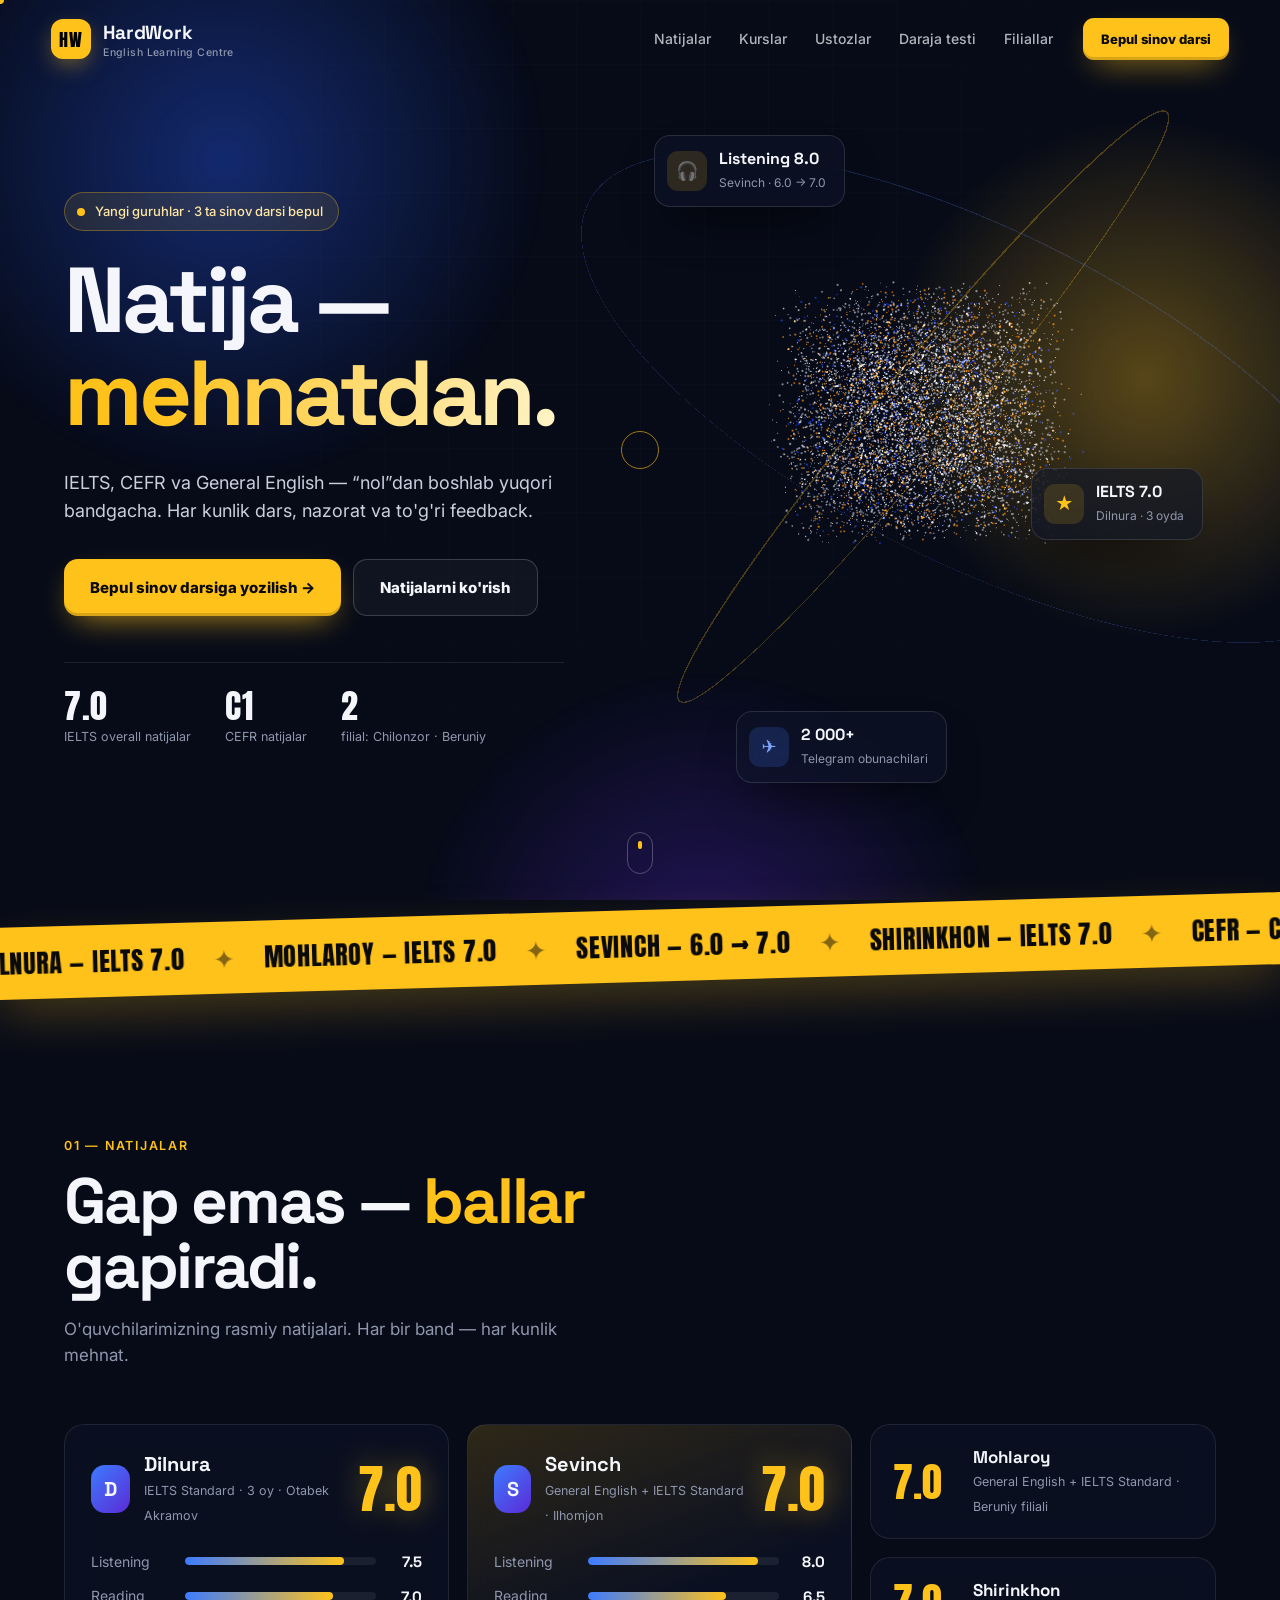
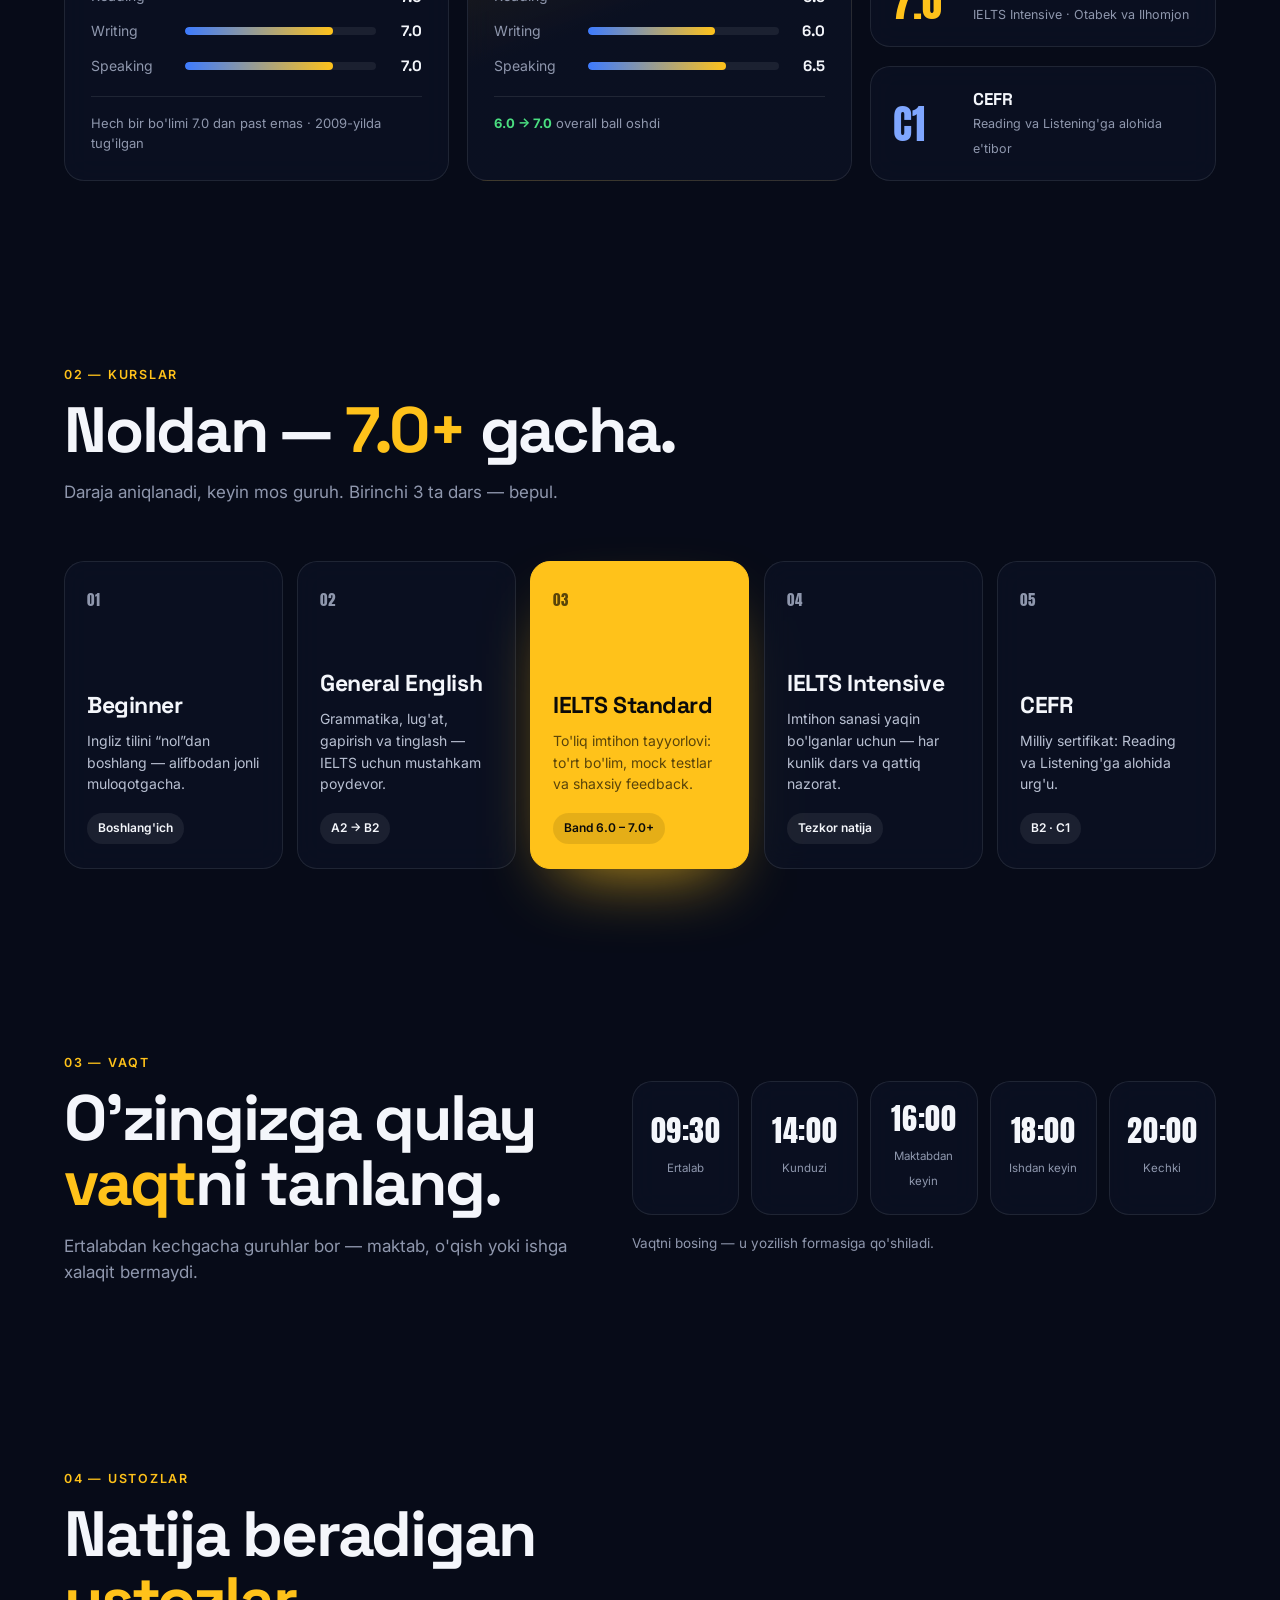
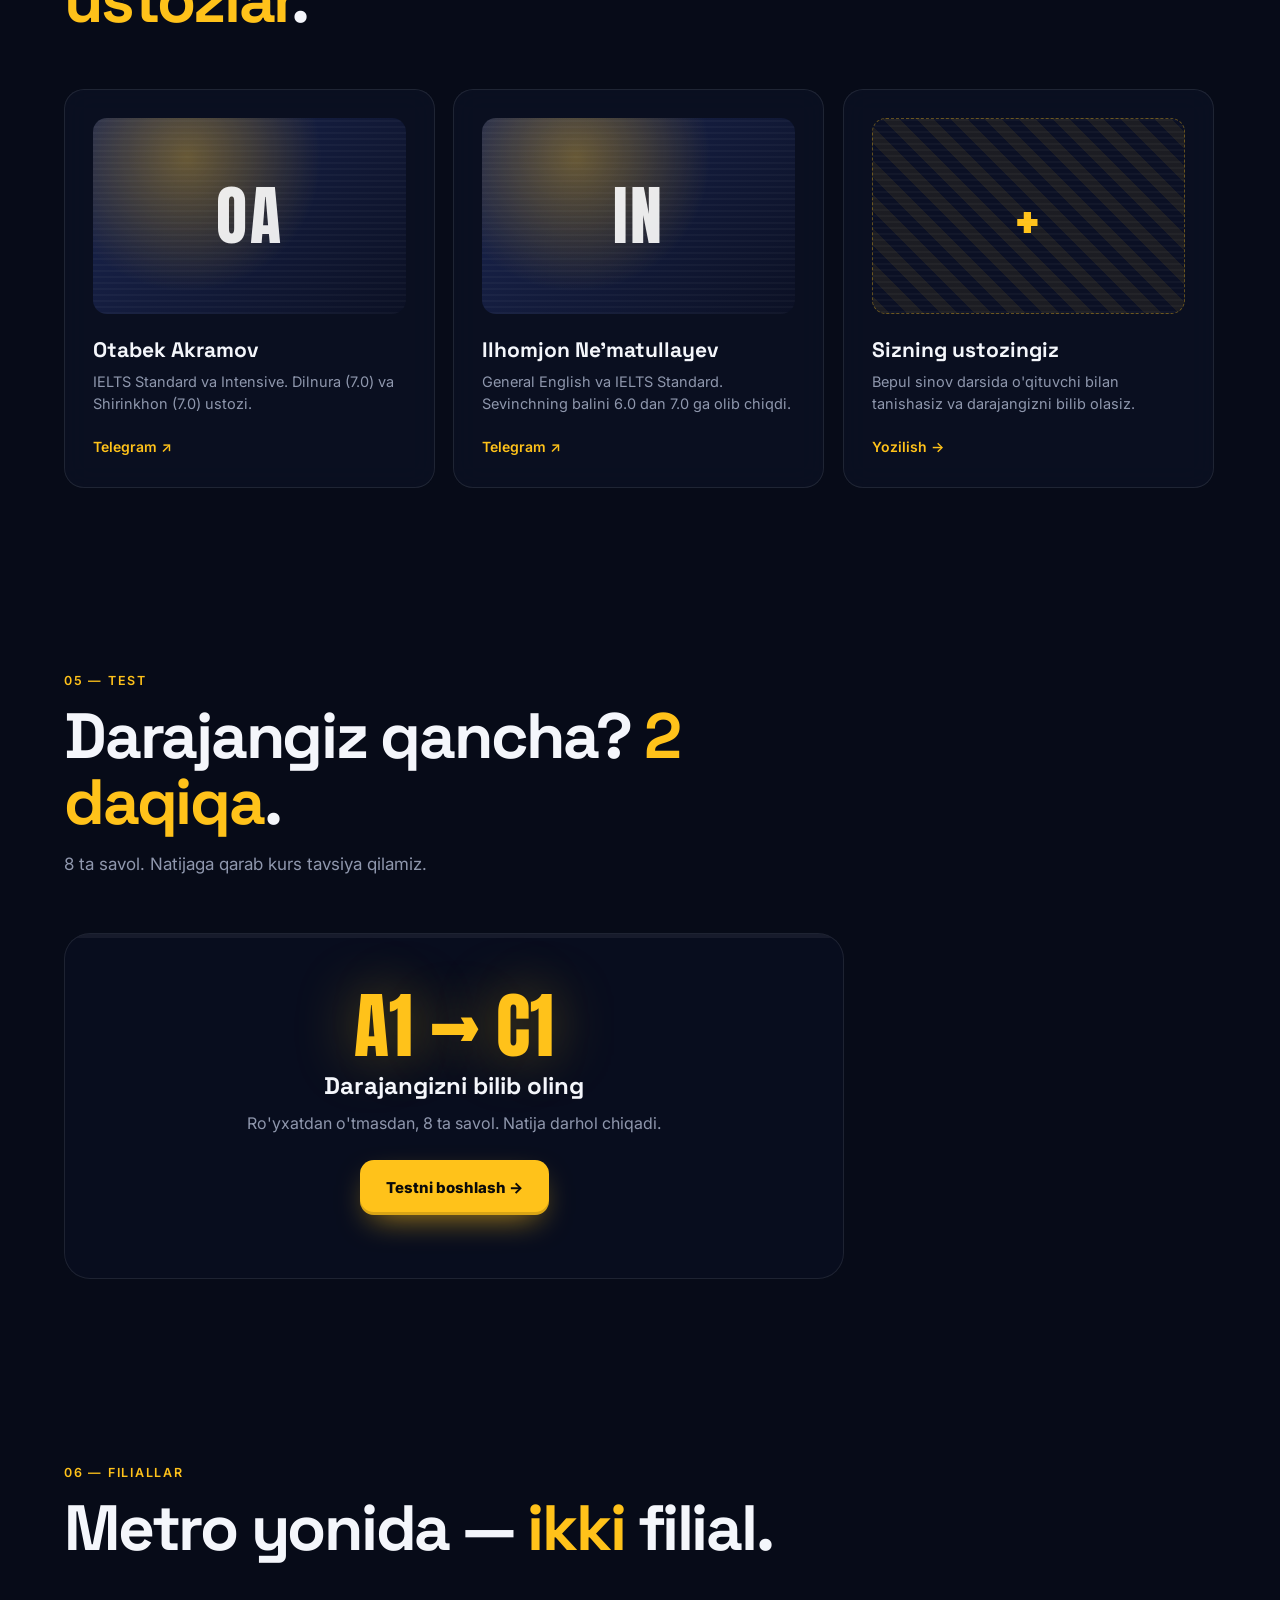
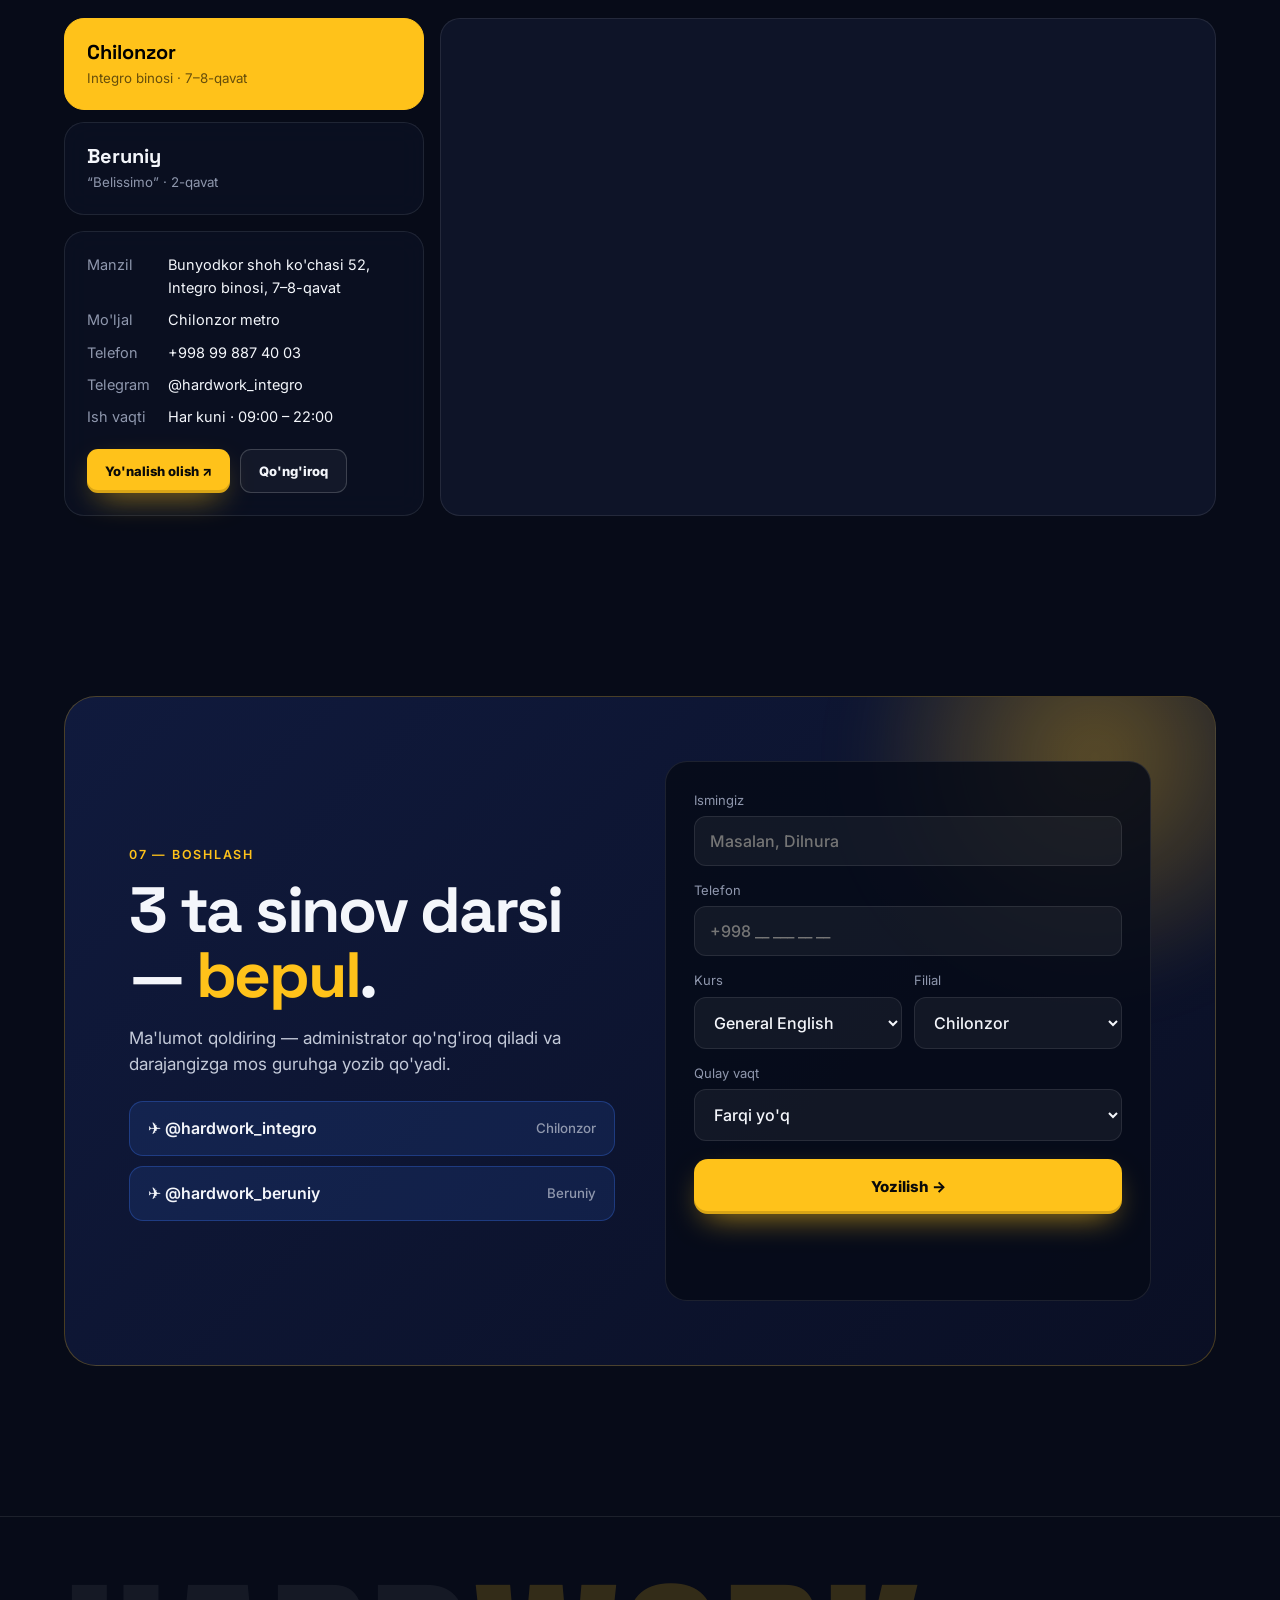
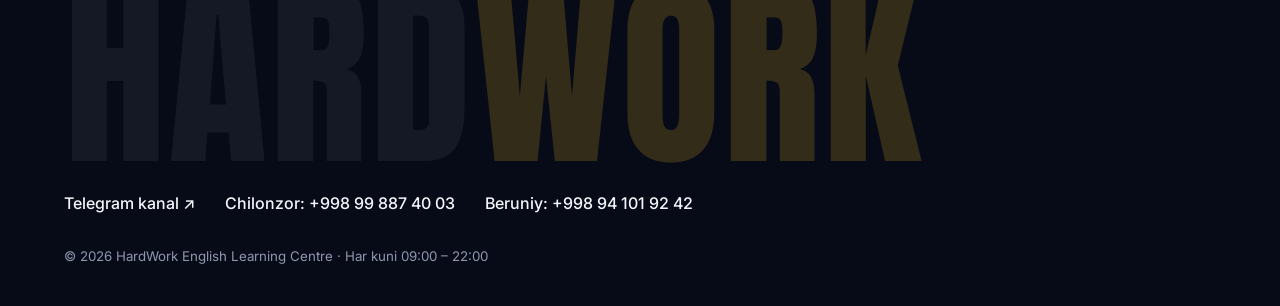
==== index.html @ 1907660a "HardWork ELC demo sayti: 3D zarrachalar, haqiqiy IELTS natijalari, filiallar, vaqt tanlash, mobil + " ====
<!DOCTYPE html>
<html lang="uz">
<head>
  <meta charset="UTF-8">
  <meta name="viewport" content="width=device-width, initial-scale=1, viewport-fit=cover">
  <title>HardWork ELC — IELTS, CEFR va General English | Chilonzor · Beruniy</title>
  <meta name="description" content="HardWork English Learning Centre — Toshkentda IELTS, CEFR va General English. Chilonzor (Integro, 7–8-qavat) va Beruniy (Belissimo) filiallari. 3 ta bepul sinov darsi.">
  <meta name="theme-color" content="#070b18">
  <link rel="preconnect" href="https://fonts.googleapis.com">
  <link rel="preconnect" href="https://fonts.gstatic.com" crossorigin>
  <link href="https://fonts.googleapis.com/css2?family=Space+Grotesk:wght@500;700&family=Inter:wght@400;500;600;800&family=Anton&display=swap" rel="stylesheet">
  <link rel="stylesheet" href="css/style.css">
</head>
<body>
  <!-- Fon: aurora + 3D zarrachalar -->
  <div class="aurora" aria-hidden="true"><i></i><i></i><i></i></div>
  <div class="setka" aria-hidden="true"></div>
  <canvas id="sahna" aria-hidden="true"></canvas>
  <div class="kursor" id="kursor" aria-hidden="true"></div>
  <div class="kursor-halqa" id="kursorHalqa" aria-hidden="true"></div>

  <div class="yuklash" id="yuklash"><div class="yuklash__matn"><span>HARD</span><span>WORK</span></div><div class="yuklash__chiziq"><i></i></div></div>

  <header class="nav" id="nav">
    <a href="#bosh" class="logo"><span class="logo__belgi">HW</span><span>HardWork<small>English Learning Centre</small></span></a>
    <nav class="nav__havola">
      <a href="#natijalar">Natijalar</a>
      <a href="#kurslar">Kurslar</a>
      <a href="#ustozlar">Ustozlar</a>
      <a href="#test">Daraja testi</a>
      <a href="#filiallar">Filiallar</a>
    </nav>
    <a href="#yozilish" class="tugma tugma--kichik">Bepul sinov darsi</a>
    <button class="burger" id="burger" aria-label="Menyu"><span></span><span></span></button>
  </header>

  <main>
    <!-- HERO -->
    <section class="hero" id="bosh">
      <div class="hero__sahna" aria-hidden="true"></div>
      <div class="hero__ichi">
        <p class="belgi"><span class="jonli"></span>Yangi guruhlar · 3 ta sinov darsi bepul</p>
        <h1 class="hero__sarlavha">
          <span class="qator">Natija —</span>
          <span class="qator"><em>mehnatdan.</em></span>
        </h1>
        <p class="hero__matn">IELTS, CEFR va General English — “nol”dan boshlab yuqori bandgacha. Har kunlik dars, nazorat va to'g'ri feedback.</p>
        <div class="hero__tugmalar">
          <a href="#yozilish" class="tugma">Bepul sinov darsiga yozilish →</a>
          <a href="#natijalar" class="tugma tugma--chiziq">Natijalarni ko'rish</a>
        </div>
        <ul class="hero__fakt">
          <li><b>7.0</b><span>IELTS overall natijalar</span></li>
          <li><b>C1</b><span>CEFR natijalar</span></li>
          <li><b>2</b><span>filial: Chilonzor · Beruniy</span></li>
        </ul>
      </div>
      <!-- Shisha yorliqlar (kompyuterda sichqonchaga qarab parallaks) -->
      <div class="chip chip--1" data-chuqurlik="30"><span class="chip__belgi">🎧</span><div><b>Listening 8.0</b><small>Sevinch · 6.0 → 7.0</small></div></div>
      <div class="chip chip--2" data-chuqurlik="55"><span class="chip__belgi">★</span><div><b>IELTS 7.0</b><small>Dilnura · 3 oyda</small></div></div>
      <div class="chip chip--3" data-chuqurlik="20"><span class="chip__belgi chip__belgi--tg">✈</span><div><b>2 000+</b><small>Telegram obunachilari</small></div></div>
      <div class="pastga" aria-hidden="true"><span></span></div>
    </section>

    <!-- NATIJALAR LENTASI -->
    <div class="lenta" aria-label="O'quvchilar natijalari">
      <div class="lenta__ichi">
        <span>Dilnura — IELTS 7.0</span><i>✦</i><span>Mohlaroy — IELTS 7.0</span><i>✦</i><span>Sevinch — 6.0 → 7.0</span><i>✦</i><span>Shirinkhon — IELTS 7.0</span><i>✦</i><span>CEFR — C1</span><i>✦</i><span>Reading 75/72</span><i>✦</i>
      </div>
    </div>

    <!-- NATIJALAR -->
    <section class="bolim" id="natijalar">
      <div class="bolim__bosh">
        <span class="bolim__teg">01 — Natijalar</span>
        <h2>Gap emas — <em>ballar</em> gapiradi.</h2>
        <p>O'quvchilarimizning rasmiy natijalari. Har bir band — har kunlik mehnat.</p>
      </div>
      <div class="natijalar">
        <article class="ball" data-egilish>
          <header><div class="ball__avatar">D</div><div><h3>Dilnura</h3><small>IELTS Standard · 3 oy · Otabek Akramov</small></div><b class="ball__umumiy">7.0</b></header>
          <ul class="ball__qism">
            <li><span>Listening</span><div class="ustun"><i style="--b:7.5"></i></div><b>7.5</b></li>
            <li><span>Reading</span><div class="ustun"><i style="--b:7"></i></div><b>7.0</b></li>
            <li><span>Writing</span><div class="ustun"><i style="--b:7"></i></div><b>7.0</b></li>
            <li><span>Speaking</span><div class="ustun"><i style="--b:7"></i></div><b>7.0</b></li>
          </ul>
          <p class="ball__izoh">Hech bir bo'limi 7.0 dan past emas · 2009-yilda tug'ilgan</p>
        </article>
        <article class="ball ball--asosiy" data-egilish>
          <header><div class="ball__avatar">S</div><div><h3>Sevinch</h3><small>General English + IELTS Standard · Ilhomjon</small></div><b class="ball__umumiy">7.0</b></header>
          <ul class="ball__qism">
            <li><span>Listening</span><div class="ustun"><i style="--b:8"></i></div><b>8.0</b></li>
            <li><span>Reading</span><div class="ustun"><i style="--b:6.5"></i></div><b>6.5</b></li>
            <li><span>Writing</span><div class="ustun"><i style="--b:6"></i></div><b>6.0</b></li>
            <li><span>Speaking</span><div class="ustun"><i style="--b:6.5"></i></div><b>6.5</b></li>
          </ul>
          <p class="ball__izoh"><span class="osish">6.0 → 7.0</span> overall ball oshdi</p>
        </article>
        <div class="natijalar__kichik">
          <article class="mini" data-egilish><b>7.0</b><div><h3>Mohlaroy</h3><small>General English + IELTS Standard · Beruniy filiali</small></div></article>
          <article class="mini" data-egilish><b>7.0</b><div><h3>Shirinkhon</h3><small>IELTS Intensive · Otabek va Ilhomjon</small></div></article>
          <article class="mini mini--cefr" data-egilish><b>C1</b><div><h3>CEFR</h3><small>Reading va Listening'ga alohida e'tibor</small></div></article>
        </div>
      </div>
    </section>

    <!-- KURSLAR -->
    <section class="bolim" id="kurslar">
      <div class="bolim__bosh">
        <span class="bolim__teg">02 — Kurslar</span>
        <h2>Noldan — <em>7.0+</em> gacha.</h2>
        <p>Daraja aniqlanadi, keyin mos guruh. Birinchi 3 ta dars — bepul.</p>
      </div>
      <div class="kurslar">
        <article class="kurs" data-egilish><span class="kurs__raqam">01</span><h3>Beginner</h3><p>Ingliz tilini “nol”dan boshlang — alifbodan jonli muloqotgacha.</p><span class="kurs__teg">Boshlang'ich</span></article>
        <article class="kurs" data-egilish><span class="kurs__raqam">02</span><h3>General English</h3><p>Grammatika, lug'at, gapirish va tinglash — IELTS uchun mustahkam poydevor.</p><span class="kurs__teg">A2 → B2</span></article>
        <article class="kurs kurs--asosiy" data-egilish><span class="kurs__raqam">03</span><h3>IELTS Standard</h3><p>To'liq imtihon tayyorlovi: to'rt bo'lim, mock testlar va shaxsiy feedback.</p><span class="kurs__teg">Band 6.0 – 7.0+</span></article>
        <article class="kurs" data-egilish><span class="kurs__raqam">04</span><h3>IELTS Intensive</h3><p>Imtihon sanasi yaqin bo'lganlar uchun — har kunlik dars va qattiq nazorat.</p><span class="kurs__teg">Tezkor natija</span></article>
        <article class="kurs" data-egilish><span class="kurs__raqam">05</span><h3>CEFR</h3><p>Milliy sertifikat: Reading va Listening'ga alohida urg'u.</p><span class="kurs__teg">B2 · C1</span></article>
      </div>
    </section>

    <!-- JADVAL -->
    <section class="bolim" id="jadval">
      <div class="jadval">
        <div>
          <span class="bolim__teg">03 — Vaqt</span>
          <h2>O'zingizga qulay <em>vaqt</em>ni tanlang.</h2>
          <p class="bolim__p">Ertalabdan kechgacha guruhlar bor — maktab, o'qish yoki ishga xalaqit bermaydi.</p>
        </div>
        <div class="vaqtlar" id="vaqtlar" role="radiogroup" aria-label="Dars vaqti">
          <button type="button" class="vaqt" data-vaqt="09:30"><b>09:30</b><small>Ertalab</small></button>
          <button type="button" class="vaqt" data-vaqt="14:00"><b>14:00</b><small>Kunduzi</small></button>
          <button type="button" class="vaqt" data-vaqt="16:00"><b>16:00</b><small>Maktabdan keyin</small></button>
          <button type="button" class="vaqt" data-vaqt="18:00"><b>18:00</b><small>Ishdan keyin</small></button>
          <button type="button" class="vaqt" data-vaqt="20:00"><b>20:00</b><small>Kechki</small></button>
          <p class="vaqtlar__izoh" id="vaqtIzoh">Vaqtni bosing — u yozilish formasiga qo'shiladi.</p>
        </div>
      </div>
    </section>

    <!-- USTOZLAR -->
    <section class="bolim" id="ustozlar">
      <div class="bolim__bosh">
        <span class="bolim__teg">04 — Ustozlar</span>
        <h2>Natija beradigan <em>ustozlar</em>.</h2>
      </div>
      <div class="ustozlar">
        <article class="ustoz" data-egilish>
          <div class="ustoz__rasm"><span>OA</span></div>
          <h3>Otabek Akramov</h3>
          <p>IELTS Standard va Intensive. Dilnura (7.0) va Shirinkhon (7.0) ustozi.</p>
          <a href="https://t.me/otabekakramovs" target="_blank" rel="noopener" class="ustoz__tg">Telegram ↗</a>
        </article>
        <article class="ustoz" data-egilish>
          <div class="ustoz__rasm"><span>IN</span></div>
          <h3>Ilhomjon Ne'matullayev</h3>
          <p>General English va IELTS Standard. Sevinchning balini 6.0 dan 7.0 ga olib chiqdi.</p>
          <a href="https://t.me/nematullive_me" target="_blank" rel="noopener" class="ustoz__tg">Telegram ↗</a>
        </article>
        <article class="ustoz ustoz--taklif" data-egilish>
          <div class="ustoz__rasm"><span>+</span></div>
          <h3>Sizning ustozingiz</h3>
          <p>Bepul sinov darsida o'qituvchi bilan tanishasiz va darajangizni bilib olasiz.</p>
          <a href="#yozilish" class="ustoz__tg">Yozilish →</a>
        </article>
      </div>
    </section>

    <!-- DARAJA TESTI -->
    <section class="bolim" id="test">
      <div class="bolim__bosh">
        <span class="bolim__teg">05 — Test</span>
        <h2>Darajangiz qancha? <em>2 daqiqa</em>.</h2>
        <p>8 ta savol. Natijaga qarab kurs tavsiya qilamiz.</p>
      </div>
      <div class="test" id="testQuti">
        <div class="test__chiziq"><span id="testChiziq"></span></div>
        <div class="test__ichi" id="testIchi"></div>
      </div>
    </section>

    <!-- FILIALLAR -->
    <section class="bolim" id="filiallar">
      <div class="bolim__bosh">
        <span class="bolim__teg">06 — Filiallar</span>
        <h2>Metro yonida — <em>ikki</em> filial.</h2>
      </div>
      <div class="filiallar">
        <div class="filial__tablar" role="tablist">
          <button class="filial__tab faol" role="tab" data-filial="chilonzor">
            <b>Chilonzor</b><small>Integro binosi · 7–8-qavat</small>
          </button>
          <button class="filial__tab" role="tab" data-filial="beruniy">
            <b>Beruniy</b><small>“Belissimo” · 2-qavat</small>
          </button>
        </div>
        <div class="filial__malumot" id="filialMalumot"></div>
        <div class="filial__xarita"><iframe id="filialXarita" title="Filial xaritada" loading="lazy" referrerpolicy="no-referrer-when-downgrade"></iframe></div>
      </div>
    </section>

    <!-- YOZILISH -->
    <section class="bolim" id="yozilish">
      <div class="yozilish">
        <div class="yozilish__chap">
          <span class="bolim__teg">07 — Boshlash</span>
          <h2>3 ta sinov darsi — <em>bepul</em>.</h2>
          <p>Ma'lumot qoldiring — administrator qo'ng'iroq qiladi va darajangizga mos guruhga yozib qo'yadi.</p>
          <div class="yozilish__tg">
            <a href="https://t.me/hardwork_integro" target="_blank" rel="noopener">✈ @hardwork_integro <small>Chilonzor</small></a>
            <a href="https://t.me/hardwork_beruniy" target="_blank" rel="noopener">✈ @hardwork_beruniy <small>Beruniy</small></a>
          </div>
        </div>
        <form class="forma" id="forma">
          <label>Ismingiz<input name="ism" required autocomplete="name" placeholder="Masalan, Dilnura"></label>
          <label>Telefon<input name="tel" required type="tel" autocomplete="tel" placeholder="+998 __ ___ __ __"></label>
          <div class="forma__qator">
            <label>Kurs
              <select name="kurs" id="formaKurs"><option>Beginner</option><option selected>General English</option><option>IELTS Standard</option><option>IELTS Intensive</option><option>CEFR</option></select>
            </label>
            <label>Filial
              <select name="filial" id="formaFilial"><option value="Chilonzor">Chilonzor</option><option value="Beruniy">Beruniy</option></select>
            </label>
          </div>
          <label>Qulay vaqt
            <select name="vaqt" id="formaVaqt"><option value="">Farqi yo'q</option><option>09:30</option><option>14:00</option><option>16:00</option><option>18:00</option><option>20:00</option></select>
          </label>
          <input type="hidden" name="daraja" id="formaDaraja">
          <button class="tugma" type="submit">Yozilish →</button>
          <p class="forma__xabar" id="formaXabar" role="status"></p>
        </form>
      </div>
    </section>
  </main>

  <footer class="pastki">
    <div class="pastki__logo">HARD<span>WORK</span></div>
    <div class="pastki__ustun">
      <a href="https://t.me/HardWorkELC" target="_blank" rel="noopener">Telegram kanal ↗</a>
      <a href="tel:+998998874003">Chilonzor: +998 99 887 40 03</a>
      <a href="tel:+998941019242">Beruniy: +998 94 101 92 42</a>
    </div>
    <small>© 2026 HardWork English Learning Centre · Har kuni 09:00 – 22:00</small>
  </footer>

  <div class="mobil-panel" id="mobilPanel">
    <a href="tel:+998998874003" class="mobil-panel__tel" aria-label="Qo'ng'iroq qilish">☎</a>
    <a href="#yozilish" class="tugma mobil-panel__cta">3 ta bepul dars →</a>
  </div>

  <script src="vendor/gsap.min.js"></script>
  <script src="vendor/ScrollTrigger.min.js"></script>
  <script type="module" src="js/sahna.js"></script>
  <script src="js/ilova.js"></script>
</body>
</html>
---- css/style.css ----
:root{
  --fon:#070b18;
  --fon2:#0e1428;
  --oq:#f4f6fb;
  --kul:#8f97ad;
  --sariq:#ffc21a;
  --sariq2:#ffd75e;
  --kok:#3d7bff;
  --chiziq:rgba(255,255,255,.09);
  --shisha:rgba(14,20,40,.55);
  --r:20px;
  --sarlavha:"Space Grotesk",system-ui,sans-serif;
}
*{box-sizing:border-box;margin:0;padding:0}
html{scroll-behavior:smooth}
body{background:var(--fon);color:var(--oq);font-family:Inter,system-ui,sans-serif;line-height:1.55;overflow-x:hidden;-webkit-font-smoothing:antialiased}
a{color:inherit;text-decoration:none}
button{font:inherit;color:inherit}
::selection{background:var(--sariq);color:#000}
em{font-style:normal;color:var(--sariq)}

/* ---------- fon qatlamlari ---------- */
.aurora{position:fixed;inset:0;z-index:0;overflow:hidden;pointer-events:none}
.aurora i{position:absolute;border-radius:50%;opacity:.6;will-change:transform}
.aurora i:nth-child(1){width:55vw;height:55vw;left:-10vw;top:-15vw;background:radial-gradient(circle,#1d3fa8,transparent 65%);animation:suz1 22s ease-in-out infinite}
.aurora i:nth-child(2){width:45vw;height:45vw;right:-12vw;top:10vh;background:radial-gradient(circle,rgba(255,194,26,.55),transparent 65%);animation:suz2 26s ease-in-out infinite}
.aurora i:nth-child(3){width:50vw;height:50vw;left:30vw;bottom:-30vw;background:radial-gradient(circle,#5b2bd6,transparent 65%);opacity:.35;animation:suz1 30s ease-in-out infinite reverse}
@keyframes suz1{50%{transform:translate(12vw,10vh) scale(1.15)}}
@keyframes suz2{50%{transform:translate(-10vw,14vh) scale(.9)}}
.setka{position:fixed;inset:0;z-index:0;pointer-events:none;opacity:.5;
  background-image:linear-gradient(rgba(255,255,255,.035) 1px,transparent 1px),linear-gradient(90deg,rgba(255,255,255,.035) 1px,transparent 1px);
  background-size:64px 64px;mask-image:radial-gradient(ellipse at 50% 30%,#000 20%,transparent 75%);-webkit-mask-image:radial-gradient(ellipse at 50% 30%,#000 20%,transparent 75%)}
#sahna{position:fixed;inset:0;width:100%;height:100%;z-index:1;pointer-events:none;display:block}
main,.pastki{position:relative;z-index:2}
main{overflow-x:clip}

/* ---------- kursor (kompyuter) ---------- */
.kursor,.kursor-halqa{position:fixed;left:0;top:0;z-index:100;pointer-events:none;border-radius:50%;opacity:0;transition:opacity .3s}
.kursor{width:8px;height:8px;margin:-4px 0 0 -4px;background:var(--sariq)}
.kursor-halqa{width:38px;height:38px;margin:-19px 0 0 -19px;border:1.5px solid rgba(255,194,26,.6);transition:opacity .3s,width .25s,height .25s,margin .25s,background .25s,border-color .25s}
.kursor-faol .kursor,.kursor-faol .kursor-halqa{opacity:1}
.kursor-faol,.kursor-faol a,.kursor-faol button{cursor:none}
.kursor-halqa.ustida{width:66px;height:66px;margin:-33px 0 0 -33px;background:rgba(255,194,26,.12);border-color:var(--sariq)}

/* ---------- yuklanish ---------- */
.yuklash{position:fixed;inset:0;z-index:200;background:var(--fon);display:grid;place-content:center;gap:22px;transition:clip-path 1s cubic-bezier(.8,0,.2,1) .1s;clip-path:inset(0 0 0 0)}
.yuklash.tayyor{clip-path:inset(0 0 100% 0)}
.yuklash__matn{font:400 clamp(64px,12vw,150px)/.9 Anton,sans-serif;letter-spacing:.02em;display:flex;flex-direction:column;align-items:center}
.yuklash__matn span{display:block;animation:kotar .9s cubic-bezier(.2,.8,.2,1) both}
.yuklash__matn span:last-child{color:var(--sariq);animation-delay:.12s}
@keyframes kotar{from{transform:translateY(60%);opacity:0}}
.yuklash__chiziq{width:180px;height:3px;background:rgba(255,255,255,.1);margin:0 auto;overflow:hidden;border-radius:3px}
.yuklash__chiziq i{display:block;height:100%;width:100%;background:var(--sariq);transform-origin:left;animation:yuk 1.6s cubic-bezier(.6,0,.2,1) both}
@keyframes yuk{from{transform:scaleX(0)}}

/* ---------- nav ---------- */
.nav{position:fixed;top:0;left:0;right:0;z-index:50;display:flex;align-items:center;gap:30px;padding:18px clamp(18px,4vw,56px);transition:background .4s,padding .4s,border-color .4s;border-bottom:1px solid transparent}
.nav.qotgan{background:rgba(7,11,24,.72);backdrop-filter:blur(16px);-webkit-backdrop-filter:blur(16px);padding-block:12px;border-color:var(--chiziq)}
.logo{display:flex;align-items:center;gap:12px;font:700 19px var(--sarlavha);letter-spacing:-.01em}
.logo small{display:block;font:500 10.5px Inter,sans-serif;color:var(--kul);letter-spacing:.04em;margin-top:1px}
.logo__belgi{display:grid;place-items:center;width:40px;height:40px;border-radius:12px;background:var(--sariq);color:#000;font:400 18px Anton,sans-serif;letter-spacing:.04em;box-shadow:0 8px 24px -6px rgba(255,194,26,.6)}
.nav__havola{display:flex;gap:28px;margin-left:auto;font-size:14px;font-weight:500}
.nav__havola a{opacity:.72;transition:opacity .2s}
.nav__havola a:hover{opacity:1}
.burger{display:none;background:none;border:0;width:40px;height:40px;margin-left:auto}
.burger span{display:block;height:2px;background:#fff;margin:8px 6px;transition:transform .3s}
.nav.ochiq .burger span:first-child{transform:translateY(5px) rotate(45deg)}
.nav.ochiq .burger span:last-child{transform:translateY(-5px) rotate(-45deg)}

/* ---------- tugma ---------- */
.tugma{display:inline-flex;align-items:center;justify-content:center;gap:8px;background:var(--sariq);color:#0a0a0a;font-weight:800;font-size:15px;padding:16px 26px;border-radius:14px;border:0;cursor:pointer;
  transition:transform .25s cubic-bezier(.2,.8,.2,1),box-shadow .25s,background .2s;box-shadow:0 12px 32px -12px rgba(255,194,26,.75),inset 0 -3px 0 rgba(0,0,0,.15)}
.tugma:hover{background:var(--sariq2);box-shadow:0 18px 44px -12px rgba(255,194,26,.9),inset 0 -3px 0 rgba(0,0,0,.15)}
.tugma--chiziq{background:rgba(255,255,255,.04);color:var(--oq);border:1px solid rgba(255,255,255,.18);box-shadow:none}
.tugma--chiziq:hover{background:rgba(255,255,255,.1);box-shadow:none}
.tugma--kichik{padding:11px 18px;font-size:13px;border-radius:11px}

/* ---------- hero ---------- */
.hero{min-height:100svh;position:relative;display:flex;align-items:center;padding:120px clamp(18px,5vw,80px) 80px}
.hero__sahna{display:none}
.hero__ichi{max-width:640px;position:relative;z-index:2}
.belgi{display:inline-flex;align-items:center;gap:10px;font-size:13px;font-weight:500;padding:8px 15px 8px 12px;border-radius:99px;background:rgba(255,194,26,.1);border:1px solid rgba(255,194,26,.3);color:#ffe7a3;margin-bottom:26px}
.jonli{width:8px;height:8px;border-radius:50%;background:var(--sariq);box-shadow:0 0 0 0 rgba(255,194,26,.7);animation:puls 1.8s infinite}
@keyframes puls{70%{box-shadow:0 0 0 10px rgba(255,194,26,0)}100%{box-shadow:0 0 0 0 rgba(255,194,26,0)}}
.hero__sarlavha{font:700 clamp(54px,7.2vw,112px)/.95 var(--sarlavha);letter-spacing:-.045em}
.hero__sarlavha .qator{display:block;overflow:hidden;padding-bottom:.06em}
.hero__sarlavha em{background:linear-gradient(100deg,var(--sariq) 10%,#fff3c4 50%,var(--sariq) 90%);background-size:200% 100%;-webkit-background-clip:text;background-clip:text;color:transparent;animation:yaltira 5s linear infinite}
@keyframes yaltira{to{background-position:-200% 0}}
.hero__matn{margin:26px 0 34px;color:#c9cfdd;font-size:18px;max-width:500px}
.hero__tugmalar{display:flex;gap:12px;flex-wrap:wrap}
.hero__fakt{list-style:none;display:flex;gap:34px;margin-top:46px;padding-top:26px;border-top:1px solid var(--chiziq)}
.hero__fakt b{display:block;font:400 34px/1 Anton,sans-serif;letter-spacing:.02em;color:var(--oq)}
.hero__fakt span{font-size:12.5px;color:var(--kul)}

.chip{position:absolute;z-index:3;display:flex;align-items:center;gap:12px;padding:12px 18px 12px 12px;border-radius:16px;background:rgba(14,20,40,.6);
  border:1px solid rgba(255,255,255,.12);backdrop-filter:blur(14px);-webkit-backdrop-filter:blur(14px);box-shadow:0 24px 50px -20px rgba(0,0,0,.8);will-change:transform}
.chip b{display:block;font:700 16px var(--sarlavha)}
.chip small{color:var(--kul);font-size:12px}
.chip__belgi{display:grid;place-items:center;width:40px;height:40px;border-radius:11px;background:rgba(255,194,26,.14);color:var(--sariq);font-size:18px}
.chip__belgi--tg{background:rgba(61,123,255,.18);color:#7fa6ff}
.chip--1{right:34%;top:15%}
.chip--2{right:6%;top:52%}
.chip--3{right:26%;bottom:13%}
.pastga{position:absolute;left:50%;bottom:26px;width:26px;height:42px;margin-left:-13px;border:1.5px solid rgba(255,255,255,.25);border-radius:14px}
.pastga span{position:absolute;left:50%;top:8px;width:4px;height:8px;margin-left:-2px;border-radius:2px;background:var(--sariq);animation:gildirak 1.8s infinite}
@keyframes gildirak{60%{transform:translateY(12px);opacity:0}100%{opacity:0}}

/* ---------- lenta ---------- */
.lenta{position:relative;z-index:2;overflow:hidden;background:var(--sariq);color:#0a0a0a;transform:rotate(-1.6deg);margin:10px -20px 0;padding:16px 0;box-shadow:0 20px 60px -20px rgba(255,194,26,.5)}
.lenta__ichi{display:flex;gap:28px;width:max-content;animation:lentaYur 34s linear infinite;font:400 26px Anton,sans-serif;letter-spacing:.03em;text-transform:uppercase;white-space:nowrap}
.lenta i{font-style:normal;opacity:.5}
@keyframes lentaYur{to{transform:translateX(-50%)}}

/* ---------- bo'limlar ---------- */
.bolim{padding:150px clamp(18px,5vw,80px) 30px}
.bolim__bosh{max-width:720px;margin-bottom:56px}
.bolim__teg{display:inline-block;font:600 12.5px Inter,sans-serif;letter-spacing:.14em;text-transform:uppercase;color:var(--sariq);margin-bottom:16px}
.bolim h2{font:700 clamp(36px,5vw,68px)/1.02 var(--sarlavha);letter-spacing:-.035em;margin-bottom:16px}
.bolim__bosh p,.bolim__p{color:var(--kul);font-size:17px;max-width:520px}

.karta{border-radius:var(--r);background:var(--shisha);border:1px solid var(--chiziq);backdrop-filter:blur(14px);-webkit-backdrop-filter:blur(14px)}

/* natijalar */
.natijalar{display:grid;grid-template-columns:1fr 1fr 0.9fr;gap:18px;perspective:1200px}
.ball,.mini,.kurs,.ustoz,.vaqt,.filial__tab{border-radius:var(--r);background:var(--shisha);border:1px solid var(--chiziq);backdrop-filter:blur(14px);-webkit-backdrop-filter:blur(14px)}
[data-egilish]{transition:transform .2s ease-out,border-color .3s;transform-style:preserve-3d;will-change:transform;position:relative}
[data-egilish]::before{content:"";position:absolute;inset:0;border-radius:inherit;pointer-events:none;opacity:0;transition:opacity .3s;
  background:radial-gradient(380px circle at var(--mx,50%) var(--my,50%),rgba(255,194,26,.14),transparent 45%)}
[data-egilish]:hover::before{opacity:1}
[data-egilish]:hover{border-color:rgba(255,194,26,.35)}
.ball{padding:26px}
.ball--asosiy{background:linear-gradient(160deg,rgba(255,194,26,.16),rgba(14,20,40,.6) 50%)}
.ball header{display:flex;align-items:center;gap:14px;margin-bottom:24px}
.ball__avatar{width:48px;height:48px;border-radius:14px;display:grid;place-items:center;font:700 20px var(--sarlavha);background:linear-gradient(135deg,var(--kok),#5b2bd6)}
.ball h3{font:700 20px var(--sarlavha)}
.ball header small{color:var(--kul);font-size:12.5px}
.ball__umumiy{margin-left:auto;font:400 52px/1 Anton,sans-serif;color:var(--sariq);text-shadow:0 0 30px rgba(255,194,26,.4)}
.ball__qism{list-style:none;display:grid;gap:13px}
.ball__qism li{display:grid;grid-template-columns:82px 1fr 34px;align-items:center;gap:12px;font-size:14px}
.ball__qism li span{color:var(--kul)}
.ball__qism li b{text-align:right;font:700 15px var(--sarlavha)}
.ustun{height:8px;border-radius:8px;background:rgba(255,255,255,.07);overflow:hidden}
.ustun i{display:block;height:100%;width:0;border-radius:8px;background:linear-gradient(90deg,var(--kok),var(--sariq));transition:width 1.4s cubic-bezier(.2,.8,.2,1)}
.korindi .ustun i{width:calc(var(--b) / 9 * 100%)}
.ball__izoh{margin-top:20px;padding-top:16px;border-top:1px solid var(--chiziq);color:var(--kul);font-size:13px}
.osish{color:#4ade80;font-weight:700}
.natijalar__kichik{display:grid;gap:18px}
.mini{display:flex;align-items:center;gap:18px;padding:20px 22px}
.mini b{font:400 40px/1 Anton,sans-serif;color:var(--sariq);min-width:62px}
.mini--cefr b{color:#7fa6ff}
.mini h3{font:700 17px var(--sarlavha)}
.mini small{color:var(--kul);font-size:12.5px}

/* kurslar */
.kurslar{display:grid;grid-template-columns:repeat(5,1fr);gap:14px;perspective:1200px}
.kurs{padding:26px 22px 24px;display:flex;flex-direction:column;min-height:300px}
.kurs__raqam{font:400 15px Anton,sans-serif;color:var(--kul);letter-spacing:.08em}
.kurs h3{font:700 23px/1.1 var(--sarlavha);margin:auto 0 12px;padding-top:60px;letter-spacing:-.02em}
.kurs p{color:#b9c0d2;font-size:14px;margin-bottom:18px}
.kurs__teg{align-self:flex-start;font-size:12px;font-weight:600;padding:6px 11px;border-radius:99px;background:rgba(255,255,255,.07)}
.kurs--asosiy{background:var(--sariq);color:#0a0a0a;border-color:var(--sariq);box-shadow:0 30px 70px -30px rgba(255,194,26,.8)}
.kurs--asosiy p,.kurs--asosiy .kurs__raqam{color:rgba(0,0,0,.65)}
.kurs--asosiy .kurs__teg{background:rgba(0,0,0,.1)}

/* jadval */
.jadval{display:grid;grid-template-columns:1fr 1.15fr;gap:60px;align-items:center}
.vaqtlar{display:grid;grid-template-columns:repeat(5,1fr);gap:12px}
.vaqt{padding:22px 10px;cursor:pointer;text-align:center;transition:transform .25s,background .25s,border-color .25s}
.vaqt b{display:block;font:400 30px/1 Anton,sans-serif;letter-spacing:.02em;margin-bottom:8px}
.vaqt small{color:var(--kul);font-size:11.5px}
.vaqt:hover{transform:translateY(-4px);border-color:rgba(255,194,26,.4)}
.vaqt.tanlangan{background:var(--sariq);color:#000;border-color:var(--sariq);box-shadow:0 20px 40px -18px rgba(255,194,26,.9)}
.vaqt.tanlangan small{color:rgba(0,0,0,.6)}
.vaqtlar__izoh{grid-column:1/-1;color:var(--kul);font-size:13.5px;margin-top:6px}

/* ustozlar */
.ustozlar{display:grid;grid-template-columns:repeat(3,1fr);gap:18px;max-width:1150px;perspective:1200px}
.ustoz{padding:28px}
.ustoz__rasm{width:100%;aspect-ratio:16/10;border-radius:14px;margin-bottom:22px;display:grid;place-items:center;overflow:hidden;position:relative;
  background:radial-gradient(circle at 30% 20%,rgba(255,194,26,.35),transparent 50%),linear-gradient(135deg,#1a2550,#0b1024)}
.ustoz__rasm span{font:400 64px Anton,sans-serif;letter-spacing:.04em;color:rgba(255,255,255,.9);transform:translateZ(40px)}
.ustoz__rasm::after{content:"";position:absolute;inset:0;background:repeating-linear-gradient(0deg,rgba(255,255,255,.03) 0 2px,transparent 2px 6px)}
.ustoz h3{font:700 21px var(--sarlavha);margin-bottom:8px}
.ustoz p{color:var(--kul);font-size:14.5px;margin-bottom:18px}
.ustoz__tg{font-weight:600;font-size:14px;color:var(--sariq)}
.ustoz--taklif .ustoz__rasm{background:repeating-linear-gradient(45deg,rgba(255,194,26,.07) 0 12px,transparent 12px 24px),#0b1024;border:1px dashed rgba(255,194,26,.35)}
.ustoz--taklif .ustoz__rasm span{color:var(--sariq)}

/* test */
.test{max-width:780px;border-radius:26px;border:1px solid var(--chiziq);background:rgba(10,15,32,.78);backdrop-filter:blur(18px);-webkit-backdrop-filter:blur(18px);overflow:hidden}
.test__chiziq{height:4px;background:rgba(255,255,255,.06)}
.test__chiziq span{display:block;height:100%;width:0;background:var(--sariq);transition:width .5s cubic-bezier(.2,.7,.2,1);box-shadow:0 0 14px var(--sariq)}
.test__ichi{padding:clamp(24px,4vw,46px);min-height:340px}
.test__raqam{font-size:13px;color:var(--kul);margin-bottom:10px}
.test__savol{font:700 clamp(21px,2.6vw,30px)/1.3 var(--sarlavha);margin-bottom:26px;letter-spacing:-.02em}
.test__savol u{text-decoration:none;border-bottom:2px dashed var(--sariq)}
.variantlar{display:grid;grid-template-columns:1fr 1fr;gap:12px}
.variant{text-align:left;font:500 16px Inter,sans-serif;background:rgba(255,255,255,.04);border:1px solid var(--chiziq);padding:16px 18px;border-radius:13px;cursor:pointer;transition:all .2s}
.variant:hover{border-color:rgba(255,255,255,.35);background:rgba(255,255,255,.08)}
.variant.togri{border-color:#4ade80;background:rgba(74,222,128,.14)}
.variant.notogri{border-color:#f87171;background:rgba(248,113,113,.14)}
.natija{text-align:center;padding:6px 0}
.natija__daraja{font:400 clamp(80px,13vw,140px)/1 Anton,sans-serif;color:var(--sariq);text-shadow:0 0 60px rgba(255,194,26,.4)}
.natija h3{font:700 24px var(--sarlavha);margin:8px 0 10px}
.natija p{color:var(--kul);max-width:460px;margin:0 auto 24px}
.natija .tugmalar{display:flex;gap:12px;justify-content:center;flex-wrap:wrap}

/* filiallar */
.filiallar{display:grid;grid-template-columns:360px 1fr;grid-template-rows:auto 1fr;gap:16px}
.filial__tablar{display:grid;gap:12px}
.filial__tab{text-align:left;padding:20px 22px;cursor:pointer;transition:all .25s}
.filial__tab b{display:block;font:700 20px var(--sarlavha)}
.filial__tab small{color:var(--kul)}
.filial__tab.faol{background:var(--sariq);color:#000;border-color:var(--sariq)}
.filial__tab.faol small{color:rgba(0,0,0,.6)}
.filial__malumot{grid-column:1;padding:22px;border-radius:var(--r);border:1px solid var(--chiziq);background:var(--shisha);backdrop-filter:blur(14px);-webkit-backdrop-filter:blur(14px)}
.filial__malumot dl{display:grid;grid-template-columns:auto 1fr;gap:10px 18px;font-size:14.5px;margin-bottom:20px}
.filial__malumot dt{color:var(--kul)}
.filial__malumot .tugmalar{display:flex;gap:10px;flex-wrap:wrap}
.filial__xarita{grid-column:2;grid-row:1/3;border-radius:var(--r);overflow:hidden;border:1px solid var(--chiziq);min-height:440px;background:#0e1428}
.filial__xarita iframe{width:100%;height:100%;min-height:440px;border:0;filter:invert(.9) hue-rotate(185deg) saturate(.7) contrast(.92)}

/* yozilish */
.yozilish{display:grid;grid-template-columns:1fr 1fr;gap:50px;align-items:center;padding:clamp(28px,5vw,64px);border-radius:32px;position:relative;overflow:hidden;
  background:linear-gradient(135deg,#101a3d,#0a0f24);border:1px solid rgba(255,194,26,.25)}
.yozilish::before{content:"";position:absolute;width:520px;height:520px;right:-140px;top:-200px;border-radius:50%;background:radial-gradient(circle,rgba(255,194,26,.35),transparent 65%);filter:blur(30px)}
.yozilish>*{position:relative}
.yozilish p{color:#c3c9d8;font-size:17px;margin-bottom:24px}
.yozilish__tg{display:grid;gap:10px}
.yozilish__tg a{display:flex;align-items:center;justify-content:space-between;gap:10px;padding:14px 18px;border-radius:14px;background:rgba(61,123,255,.12);border:1px solid rgba(61,123,255,.3);font-weight:600;transition:background .2s}
.yozilish__tg a:hover{background:rgba(61,123,255,.22)}
.yozilish__tg small{color:var(--kul);font-weight:500}
.forma{display:grid;gap:14px;background:rgba(7,11,24,.85);padding:28px;border-radius:22px;border:1px solid var(--chiziq)}
.forma__qator{display:grid;grid-template-columns:1fr 1fr;gap:12px}
.forma label{display:grid;gap:6px;font-size:13px;color:var(--kul)}
.forma input,.forma select{font:500 16px Inter,sans-serif;color:var(--oq);background:rgba(255,255,255,.05);border:1px solid var(--chiziq);border-radius:12px;padding:14px 15px;outline:none;transition:border-color .2s;width:100%}
.forma input:focus,.forma select:focus{border-color:var(--sariq)}
.forma select option{background:var(--fon2)}
.forma .tugma{margin-top:4px}
.forma__xabar{font-size:14px;color:#4ade80;min-height:20px}

/* pastki */
.pastki{margin-top:120px;padding:70px clamp(18px,5vw,80px) 40px;border-top:1px solid var(--chiziq);display:grid;gap:30px}
.pastki__logo{font:400 clamp(70px,16vw,240px)/.85 Anton,sans-serif;letter-spacing:.01em;color:rgba(255,255,255,.06)}
.pastki__logo span{color:rgba(255,194,26,.18)}
.pastki__ustun{display:flex;gap:30px;flex-wrap:wrap;font-weight:500}
.pastki__ustun a:hover{color:var(--sariq)}
.pastki small{color:var(--kul)}

.mobil-panel{display:none}

@media (max-width:1180px){
  .kurslar{grid-template-columns:repeat(3,1fr)}
  .natijalar{grid-template-columns:1fr 1fr}
  .natijalar__kichik{grid-column:1/-1;grid-template-columns:repeat(3,1fr)}
  .chip--1{right:6%;top:18%}
  .chip--3{right:8%;bottom:10%}
}
@media (max-width:900px){
  .jadval,.yozilish{grid-template-columns:1fr;gap:34px}
  .filiallar{grid-template-columns:1fr}
  .filial__xarita{grid-column:1;grid-row:auto;min-height:320px}
  .filial__xarita iframe{min-height:320px}
  .ustozlar{grid-template-columns:1fr 1fr}
}
@media (max-width:760px){
  .nav{padding:14px 16px}
  .nav__havola,.nav>.tugma--kichik{display:none}
  .burger{display:block}
  .nav.ochiq{background:rgba(7,11,24,.97)}
  .nav.ochiq .nav__havola{display:flex;position:fixed;inset:68px 0 auto 0;flex-direction:column;gap:0;background:rgba(7,11,24,.97);padding:6px 20px 22px;border-bottom:1px solid var(--chiziq)}
  .nav.ochiq .nav__havola a{padding:15px 0;font-size:19px;border-bottom:1px solid var(--chiziq);opacity:1}
  .logo small{display:none}

  /* hero: tepada 3D sahna oynasi, pastda matn — bo'sh joy qolmaydi */
  .hero{flex-direction:column;align-items:stretch;min-height:auto;padding:84px 18px 46px;gap:8px}
  .hero__sahna{display:block;height:min(46vh,360px);position:relative;border-radius:24px;border:1px solid var(--chiziq);
    background:radial-gradient(ellipse at 50% 55%,rgba(255,194,26,.12),transparent 60%),rgba(14,20,40,.35);overflow:hidden}
  .hero__sahna::after{content:"";position:absolute;inset:0;background-image:linear-gradient(rgba(255,255,255,.04) 1px,transparent 1px),linear-gradient(90deg,rgba(255,255,255,.04) 1px,transparent 1px);background-size:32px 32px}
  .hero__ichi{margin-top:-46px}
  .belgi{font-size:12px;margin-bottom:18px;background:rgba(7,11,24,.85);backdrop-filter:blur(8px)}
  .hero__sarlavha{font-size:clamp(50px,15vw,72px)}
  .hero__matn{font-size:16px;margin:18px 0 24px}
  .hero__tugmalar .tugma{flex:1 1 100%}
  .hero__fakt{gap:18px;margin-top:30px;justify-content:space-between}
  .hero__fakt b{font-size:28px}
  .hero__fakt span{font-size:11px;display:block;max-width:100px}
  .chip{display:none}
  .pastga{display:none}

  .lenta__ichi{font-size:20px}
  .bolim{padding:96px 18px 20px}
  .bolim__bosh{margin-bottom:34px}
  .natijalar,.natijalar__kichik,.ustozlar{grid-template-columns:1fr}
  .kurslar{grid-template-columns:1fr 1fr}
  .kurs{min-height:220px;padding:20px 18px}
  .kurs h3{font-size:19px;padding-top:30px}
  .kurs--asosiy{grid-column:1/-1}
  .vaqtlar{grid-template-columns:repeat(3,1fr)}
  .vaqt b{font-size:24px}
  .variantlar,.forma__qator{grid-template-columns:1fr}
  .forma{padding:20px}
  .yozilish{padding:24px 18px;border-radius:24px}

  .mobil-panel{display:flex;gap:10px;position:fixed;left:12px;right:12px;bottom:max(12px,env(safe-area-inset-bottom));z-index:60;padding:8px;border-radius:20px;
    background:rgba(7,11,24,.85);backdrop-filter:blur(16px);-webkit-backdrop-filter:blur(16px);border:1px solid rgba(255,255,255,.12);
    box-shadow:0 20px 50px -10px rgba(0,0,0,.8);transform:translateY(150%);transition:transform .5s cubic-bezier(.2,.8,.2,1)}
  .mobil-panel.korinadi{transform:none}
  .mobil-panel__tel{flex:0 0 52px;height:52px;border-radius:14px;display:grid;place-items:center;font-size:20px;background:rgba(255,255,255,.08)}
  .mobil-panel__cta{flex:1}
  .pastki{padding-bottom:120px}
}
@media (prefers-reduced-motion:reduce){*{animation:none!important;transition:none!important}}
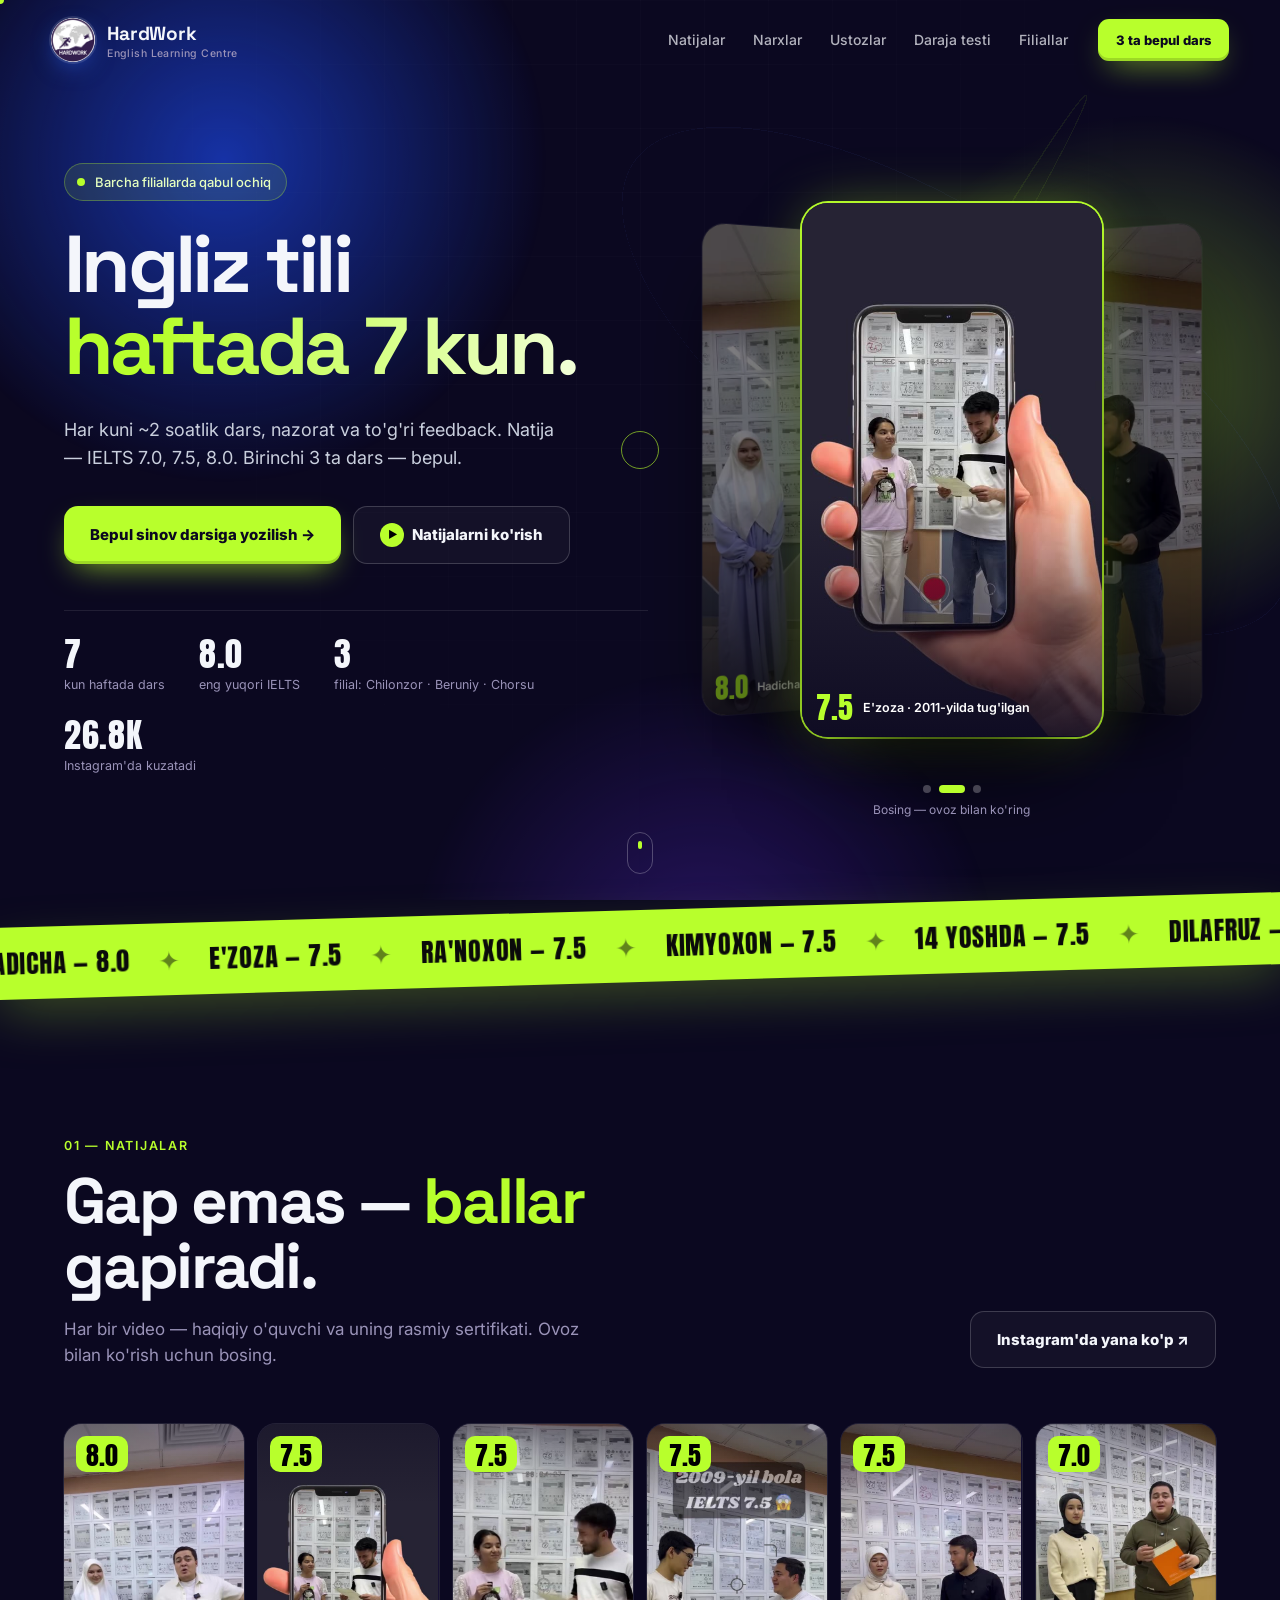
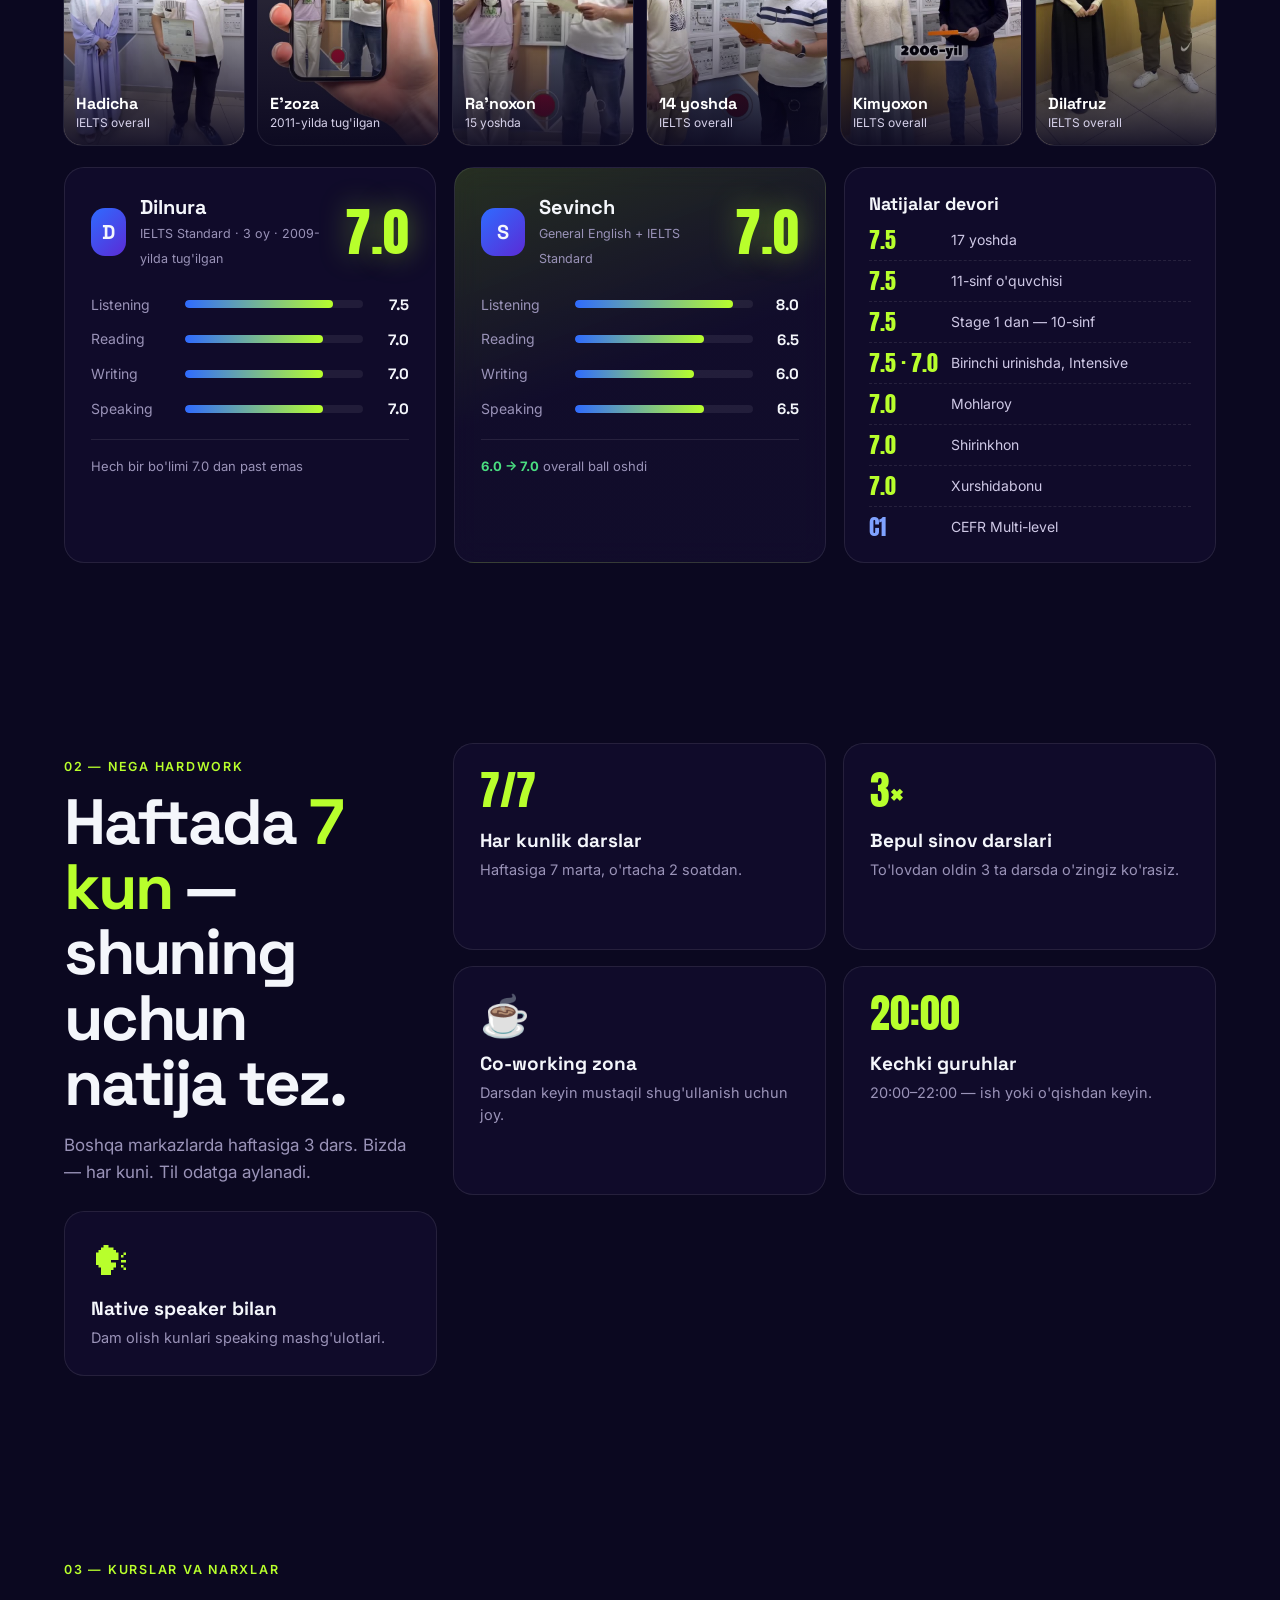
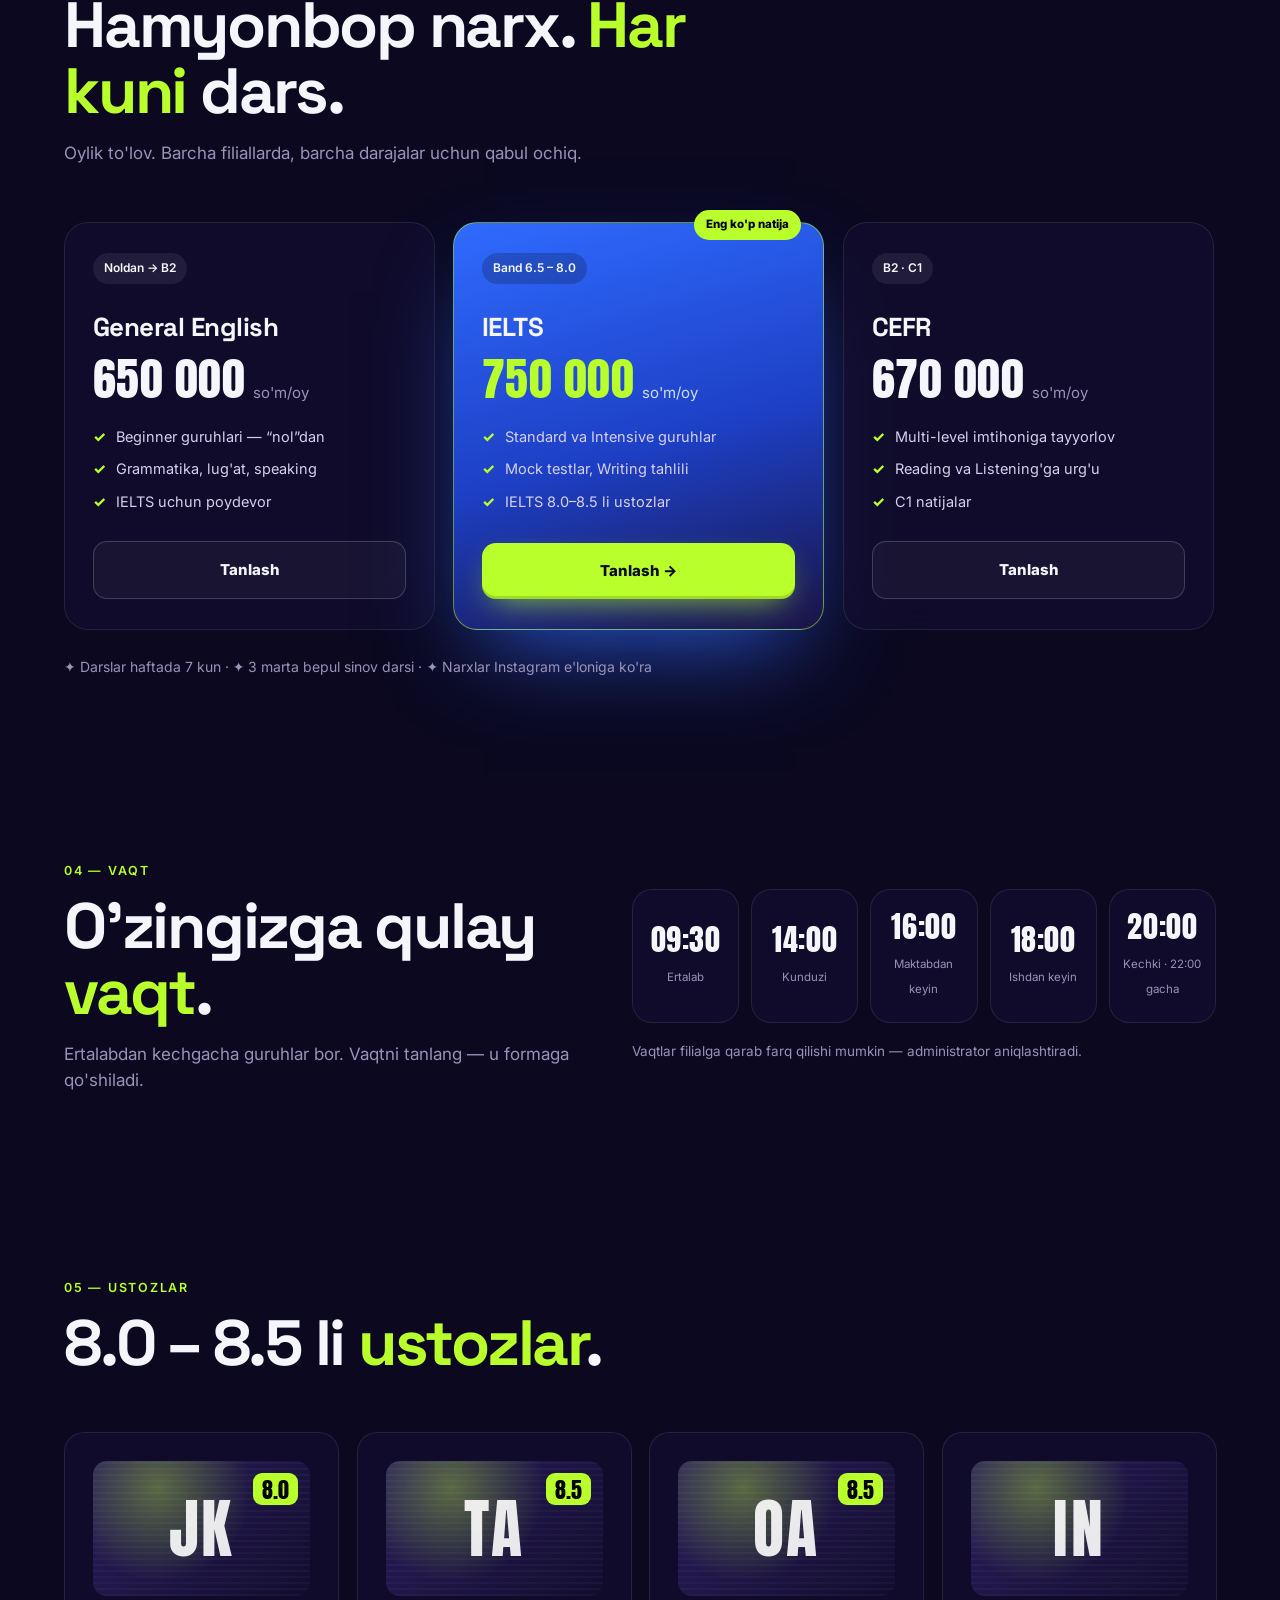
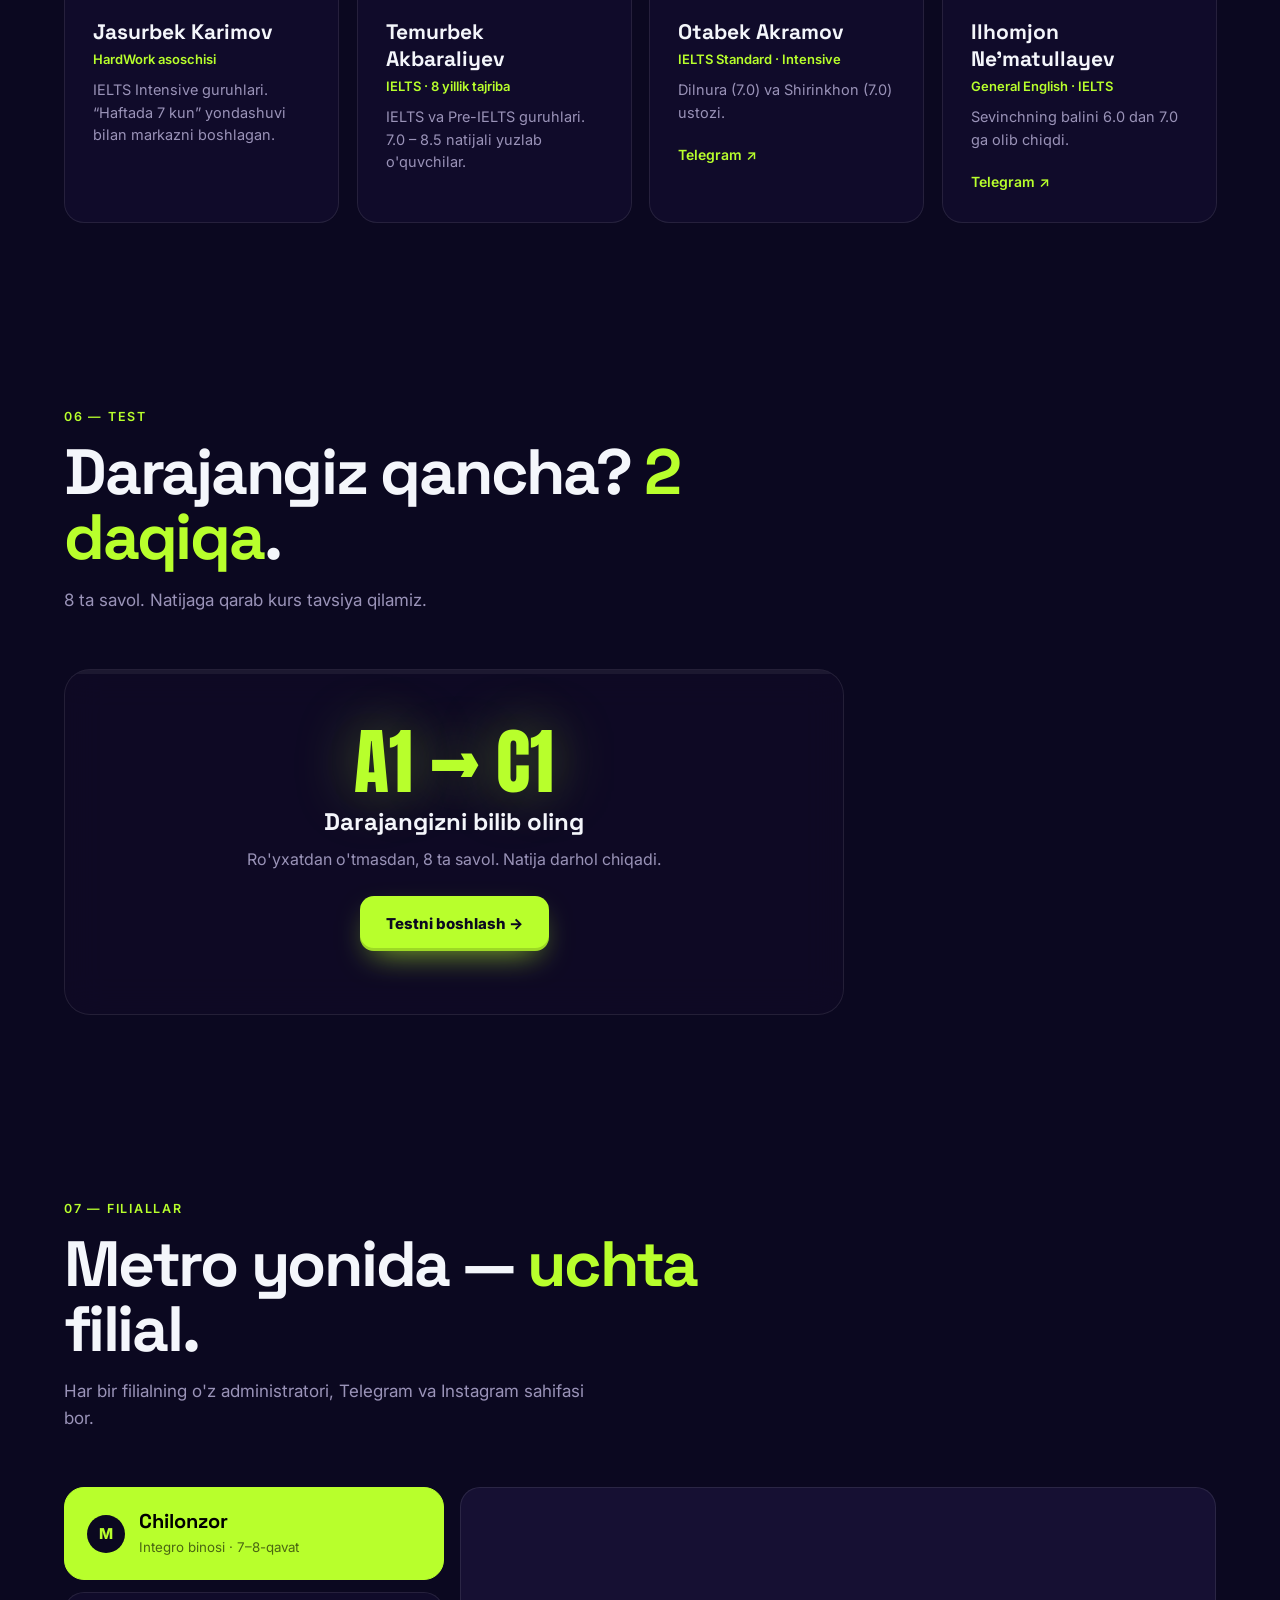
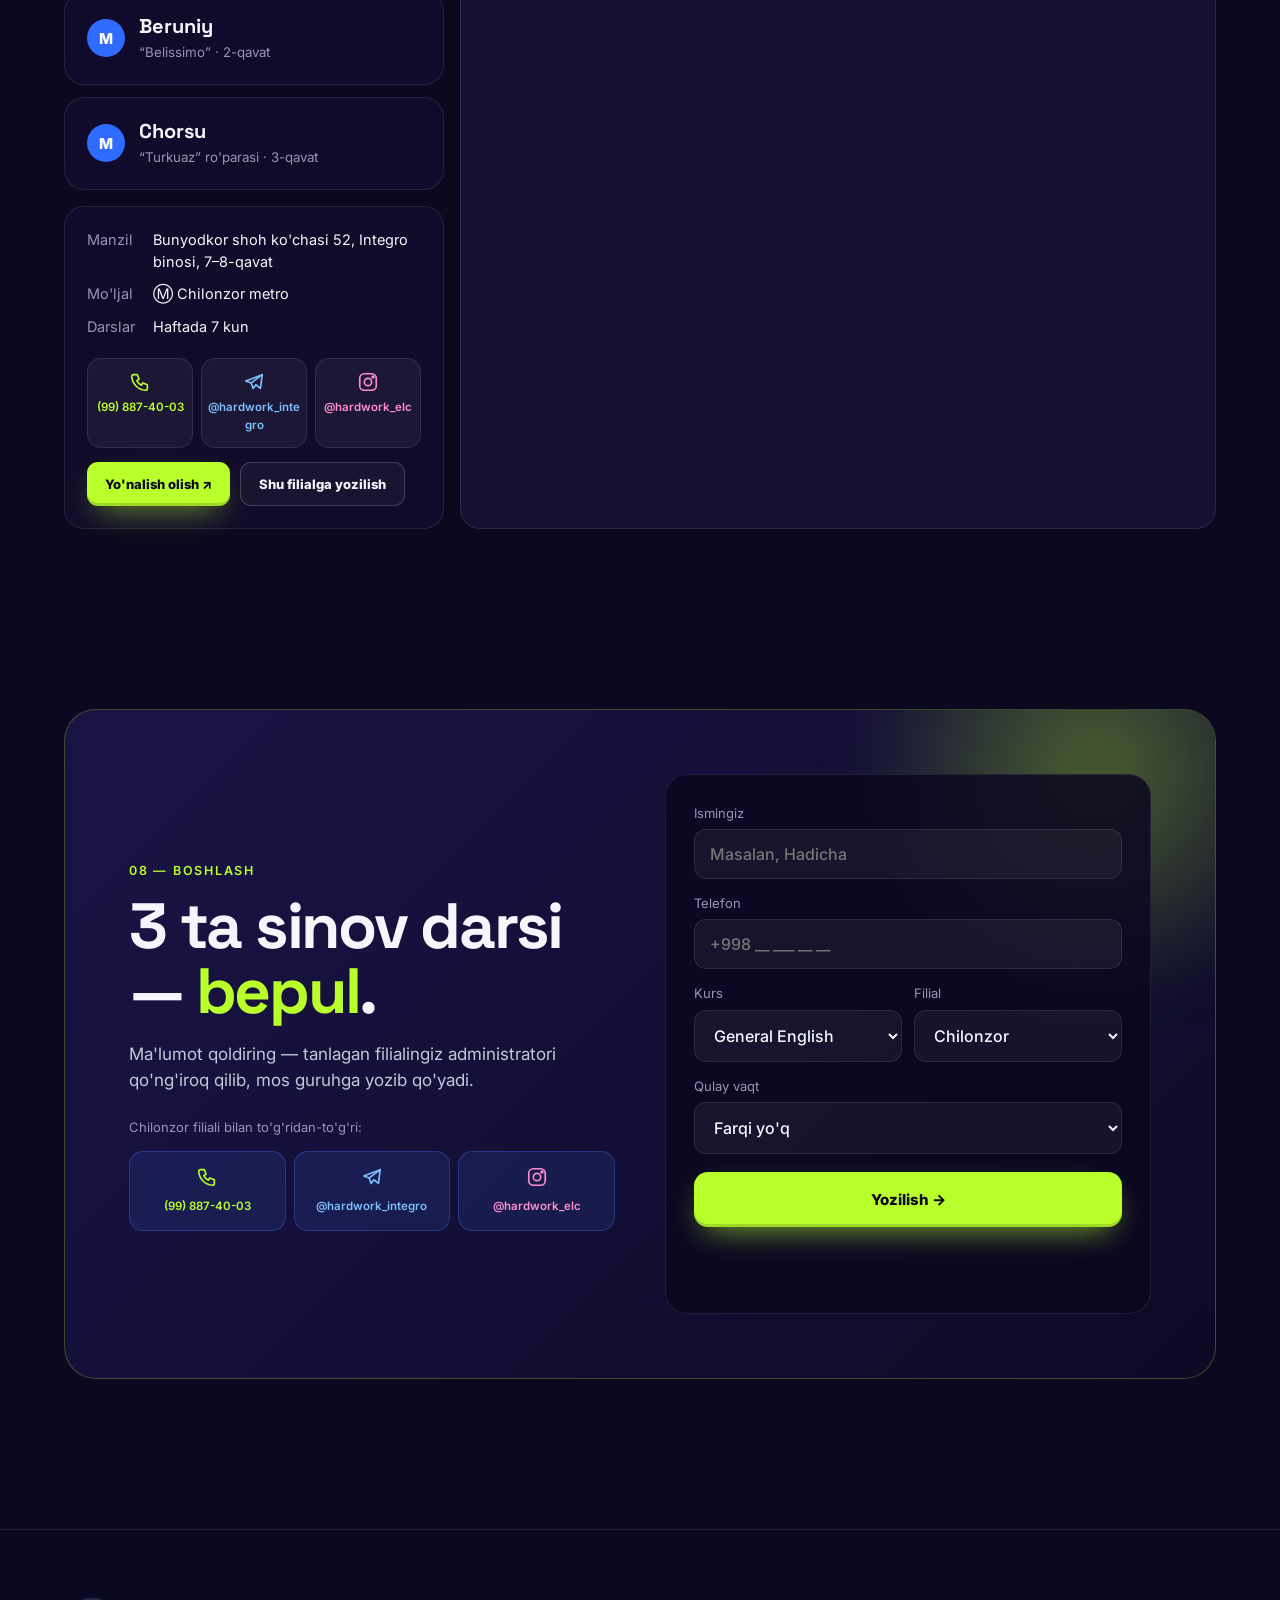
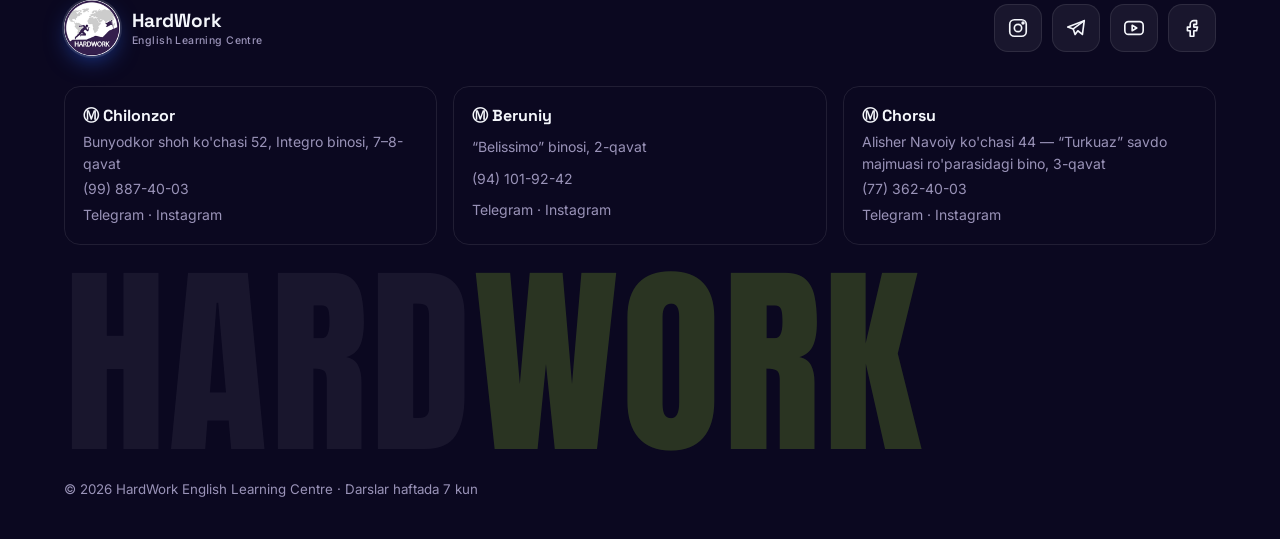
==== commit 7bbb3293: "v2: HardWork brendi va logosi, Instagram natija videolari (3D stek + reels + lightbox), narxlar, 3 f" ====
--- a/index.html
+++ b/index.html
@@ -3,92 +3,116 @@
 <head>
   <meta charset="UTF-8">
   <meta name="viewport" content="width=device-width, initial-scale=1, viewport-fit=cover">
-  <title>HardWork ELC — IELTS, CEFR va General English | Chilonzor · Beruniy</title>
-  <meta name="description" content="HardWork English Learning Centre — Toshkentda IELTS, CEFR va General English. Chilonzor (Integro, 7–8-qavat) va Beruniy (Belissimo) filiallari. 3 ta bepul sinov darsi.">
-  <meta name="theme-color" content="#070b18">
+  <title>HardWork ELC — Ingliz tili haftada 7 kun | IELTS, CEFR, General English · Chilonzor · Beruniy · Chorsu</title>
+  <meta name="description" content="HardWork English Learning Centre: ingliz tili haftada 7 kun, IELTS 7.0–8.0 natijalar. Chilonzor, Beruniy va Chorsu filiallari. 3 marta bepul sinov darslari.">
+  <meta name="theme-color" content="#0b0820">
+  <link rel="icon" href="media/logo-96.png">
+  <link rel="apple-touch-icon" href="media/apple-touch-icon.png">
+  <meta property="og:image" content="media/logo.png">
   <link rel="preconnect" href="https://fonts.googleapis.com">
   <link rel="preconnect" href="https://fonts.gstatic.com" crossorigin>
   <link href="https://fonts.googleapis.com/css2?family=Space+Grotesk:wght@500;700&family=Inter:wght@400;500;600;800&family=Anton&display=swap" rel="stylesheet">
   <link rel="stylesheet" href="css/style.css">
+  <link rel="stylesheet" href="css/v2.css">
 </head>
 <body>
-  <!-- Fon: aurora + 3D zarrachalar -->
   <div class="aurora" aria-hidden="true"><i></i><i></i><i></i></div>
   <div class="setka" aria-hidden="true"></div>
   <canvas id="sahna" aria-hidden="true"></canvas>
   <div class="kursor" id="kursor" aria-hidden="true"></div>
   <div class="kursor-halqa" id="kursorHalqa" aria-hidden="true"></div>
 
-  <div class="yuklash" id="yuklash"><div class="yuklash__matn"><span>HARD</span><span>WORK</span></div><div class="yuklash__chiziq"><i></i></div></div>
+  <div class="yuklash" id="yuklash">
+    <img src="media/logo.png" alt="" class="yuklash__logo" width="120" height="120">
+    <div class="yuklash__matn"><span>HARD</span><span>WORK</span></div>
+    <div class="yuklash__chiziq"><i></i></div>
+  </div>
 
   <header class="nav" id="nav">
-    <a href="#bosh" class="logo"><span class="logo__belgi">HW</span><span>HardWork<small>English Learning Centre</small></span></a>
+    <a href="#bosh" class="logo"><img src="media/logo-96.png" alt="HardWork logotipi" width="44" height="44"><span>HardWork<small>English Learning Centre</small></span></a>
     <nav class="nav__havola">
       <a href="#natijalar">Natijalar</a>
-      <a href="#kurslar">Kurslar</a>
+      <a href="#kurslar">Narxlar</a>
       <a href="#ustozlar">Ustozlar</a>
       <a href="#test">Daraja testi</a>
       <a href="#filiallar">Filiallar</a>
     </nav>
-    <a href="#yozilish" class="tugma tugma--kichik">Bepul sinov darsi</a>
+    <a href="#yozilish" class="tugma tugma--kichik">3 ta bepul dars</a>
     <button class="burger" id="burger" aria-label="Menyu"><span></span><span></span></button>
   </header>
 
   <main>
     <!-- HERO -->
     <section class="hero" id="bosh">
-      <div class="hero__sahna" aria-hidden="true"></div>
       <div class="hero__ichi">
-        <p class="belgi"><span class="jonli"></span>Yangi guruhlar · 3 ta sinov darsi bepul</p>
+        <p class="belgi"><span class="jonli"></span>Barcha filiallarda qabul ochiq</p>
         <h1 class="hero__sarlavha">
-          <span class="qator">Natija —</span>
-          <span class="qator"><em>mehnatdan.</em></span>
+          <span class="qator">Ingliz tili</span>
+          <span class="qator"><em>haftada 7 kun.</em></span>
         </h1>
-        <p class="hero__matn">IELTS, CEFR va General English — “nol”dan boshlab yuqori bandgacha. Har kunlik dars, nazorat va to'g'ri feedback.</p>
+        <p class="hero__matn">Har kuni ~2 soatlik dars, nazorat va to'g'ri feedback. Natija — IELTS 7.0, 7.5, 8.0. Birinchi 3 ta dars — bepul.</p>
         <div class="hero__tugmalar">
           <a href="#yozilish" class="tugma">Bepul sinov darsiga yozilish →</a>
-          <a href="#natijalar" class="tugma tugma--chiziq">Natijalarni ko'rish</a>
+          <a href="#natijalar" class="tugma tugma--chiziq"><span class="play">▶</span> Natijalarni ko'rish</a>
         </div>
         <ul class="hero__fakt">
-          <li><b>7.0</b><span>IELTS overall natijalar</span></li>
-          <li><b>C1</b><span>CEFR natijalar</span></li>
-          <li><b>2</b><span>filial: Chilonzor · Beruniy</span></li>
+          <li><b>7</b><span>kun haftada dars</span></li>
+          <li><b>8.0</b><span>eng yuqori IELTS</span></li>
+          <li><b>3</b><span>filial: Chilonzor · Beruniy · Chorsu</span></li>
+          <li><b>26.8K</b><span>Instagram'da kuzatadi</span></li>
         </ul>
       </div>
-      <!-- Shisha yorliqlar (kompyuterda sichqonchaga qarab parallaks) -->
-      <div class="chip chip--1" data-chuqurlik="30"><span class="chip__belgi">🎧</span><div><b>Listening 8.0</b><small>Sevinch · 6.0 → 7.0</small></div></div>
-      <div class="chip chip--2" data-chuqurlik="55"><span class="chip__belgi">★</span><div><b>IELTS 7.0</b><small>Dilnura · 3 oyda</small></div></div>
-      <div class="chip chip--3" data-chuqurlik="20"><span class="chip__belgi chip__belgi--tg">✈</span><div><b>2 000+</b><small>Telegram obunachilari</small></div></div>
+
+      <!-- 3D reels stack: haqiqiy natija videolari -->
+      <div class="stek" id="stek" aria-label="O'quvchilar natijalari videolari">
+        <button class="stek__karta" data-video="DOD6uQsjCZD" data-ism="Hadicha" data-ball="8.0"><video muted playsinline loop preload="none" poster="media/natija/DOD6uQsjCZD.jpg" data-src="media/natija/DOD6uQsjCZD_q.mp4"></video><span class="stek__yorliq"><b>8.0</b>Hadicha · IELTS</span></button>
+        <button class="stek__karta" data-video="DJEjGJhitzo" data-ism="E'zoza" data-ball="7.5"><video muted playsinline loop preload="none" poster="media/natija/DJEjGJhitzo.jpg" data-src="media/natija/DJEjGJhitzo_q.mp4"></video><span class="stek__yorliq"><b>7.5</b>E'zoza · 2011-yilda tug'ilgan</span></button>
+        <button class="stek__karta" data-video="DTVKir_DHi-" data-ism="Kimyoxon" data-ball="7.5"><video muted playsinline loop preload="none" poster="media/natija/DTVKir_DHi-.jpg" data-src="media/natija/DTVKir_DHi-_q.mp4"></video><span class="stek__yorliq"><b>7.5</b>Kimyoxon · IELTS</span></button>
+        <div class="stek__boshqaruv"><span class="stek__nuqtalar" id="stekNuqtalar"></span><small>Bosing — ovoz bilan ko'ring</small></div>
+      </div>
       <div class="pastga" aria-hidden="true"><span></span></div>
     </section>
 
-    <!-- NATIJALAR LENTASI -->
-    <div class="lenta" aria-label="O'quvchilar natijalari">
+    <!-- LENTA -->
+    <div class="lenta" aria-label="Natijalar">
       <div class="lenta__ichi">
-        <span>Dilnura — IELTS 7.0</span><i>✦</i><span>Mohlaroy — IELTS 7.0</span><i>✦</i><span>Sevinch — 6.0 → 7.0</span><i>✦</i><span>Shirinkhon — IELTS 7.0</span><i>✦</i><span>CEFR — C1</span><i>✦</i><span>Reading 75/72</span><i>✦</i>
+        <span>Hadicha — 8.0</span><i>✦</i><span>E'zoza — 7.5</span><i>✦</i><span>Ra'noxon — 7.5</span><i>✦</i><span>Kimyoxon — 7.5</span><i>✦</i><span>14 yoshda — 7.5</span><i>✦</i><span>Dilafruz — 7.0</span><i>✦</i><span>Dilnura — 7.0</span><i>✦</i><span>Sevinch — 6.0 → 7.0</span><i>✦</i><span>CEFR — C1</span><i>✦</i>
       </div>
     </div>
 
     <!-- NATIJALAR -->
     <section class="bolim" id="natijalar">
-      <div class="bolim__bosh">
-        <span class="bolim__teg">01 — Natijalar</span>
-        <h2>Gap emas — <em>ballar</em> gapiradi.</h2>
-        <p>O'quvchilarimizning rasmiy natijalari. Har bir band — har kunlik mehnat.</p>
-      </div>
+      <div class="bolim__bosh bolim__bosh--qator">
+        <div>
+          <span class="bolim__teg">01 — Natijalar</span>
+          <h2>Gap emas — <em>ballar</em> gapiradi.</h2>
+          <p>Har bir video — haqiqiy o'quvchi va uning rasmiy sertifikati. Ovoz bilan ko'rish uchun bosing.</p>
+        </div>
+        <a class="tugma tugma--chiziq" href="https://www.instagram.com/hardwork_elc/" target="_blank" rel="noopener">Instagram'da yana ko'p ↗</a>
+      </div>
+
+      <div class="reels" id="reels">
+        <button class="reel" data-video="DOD6uQsjCZD"><video muted playsinline loop preload="none" poster="media/natija/DOD6uQsjCZD.jpg" data-src="media/natija/DOD6uQsjCZD_q.mp4"></video><span class="reel__ball">8.0</span><span class="reel__matn"><b>Hadicha</b>IELTS overall</span><span class="reel__play">▶</span></button>
+        <button class="reel" data-video="DJEjGJhitzo"><video muted playsinline loop preload="none" poster="media/natija/DJEjGJhitzo.jpg" data-src="media/natija/DJEjGJhitzo_q.mp4"></video><span class="reel__ball">7.5</span><span class="reel__matn"><b>E'zoza</b>2011-yilda tug'ilgan</span><span class="reel__play">▶</span></button>
+        <button class="reel" data-video="DI2_SooCygq"><video muted playsinline loop preload="none" poster="media/natija/DI2_SooCygq.jpg" data-src="media/natija/DI2_SooCygq_q.mp4"></video><span class="reel__ball">7.5</span><span class="reel__matn"><b>Ra'noxon</b>15 yoshda</span><span class="reel__play">▶</span></button>
+        <button class="reel" data-video="C7V2L1NNUGY"><video muted playsinline loop preload="none" poster="media/natija/C7V2L1NNUGY.jpg" data-src="media/natija/C7V2L1NNUGY_q.mp4"></video><span class="reel__ball">7.5</span><span class="reel__matn"><b>14 yoshda</b>IELTS overall</span><span class="reel__play">▶</span></button>
+        <button class="reel" data-video="DTVKir_DHi-"><video muted playsinline loop preload="none" poster="media/natija/DTVKir_DHi-.jpg" data-src="media/natija/DTVKir_DHi-_q.mp4"></video><span class="reel__ball">7.5</span><span class="reel__matn"><b>Kimyoxon</b>IELTS overall</span><span class="reel__play">▶</span></button>
+        <button class="reel" data-video="DT0hpbqDMrV"><video muted playsinline loop preload="none" poster="media/natija/DT0hpbqDMrV.jpg" data-src="media/natija/DT0hpbqDMrV_q.mp4"></video><span class="reel__ball">7.0</span><span class="reel__matn"><b>Dilafruz</b>IELTS overall</span><span class="reel__play">▶</span></button>
+      </div>
+
       <div class="natijalar">
         <article class="ball" data-egilish>
-          <header><div class="ball__avatar">D</div><div><h3>Dilnura</h3><small>IELTS Standard · 3 oy · Otabek Akramov</small></div><b class="ball__umumiy">7.0</b></header>
+          <header><div class="ball__avatar">D</div><div><h3>Dilnura</h3><small>IELTS Standard · 3 oy · 2009-yilda tug'ilgan</small></div><b class="ball__umumiy">7.0</b></header>
           <ul class="ball__qism">
             <li><span>Listening</span><div class="ustun"><i style="--b:7.5"></i></div><b>7.5</b></li>
             <li><span>Reading</span><div class="ustun"><i style="--b:7"></i></div><b>7.0</b></li>
             <li><span>Writing</span><div class="ustun"><i style="--b:7"></i></div><b>7.0</b></li>
             <li><span>Speaking</span><div class="ustun"><i style="--b:7"></i></div><b>7.0</b></li>
           </ul>
-          <p class="ball__izoh">Hech bir bo'limi 7.0 dan past emas · 2009-yilda tug'ilgan</p>
+          <p class="ball__izoh">Hech bir bo'limi 7.0 dan past emas</p>
         </article>
         <article class="ball ball--asosiy" data-egilish>
-          <header><div class="ball__avatar">S</div><div><h3>Sevinch</h3><small>General English + IELTS Standard · Ilhomjon</small></div><b class="ball__umumiy">7.0</b></header>
+          <header><div class="ball__avatar">S</div><div><h3>Sevinch</h3><small>General English + IELTS Standard</small></div><b class="ball__umumiy">7.0</b></header>
           <ul class="ball__qism">
             <li><span>Listening</span><div class="ustun"><i style="--b:8"></i></div><b>8.0</b></li>
             <li><span>Reading</span><div class="ustun"><i style="--b:6.5"></i></div><b>6.5</b></li>
@@ -97,45 +121,87 @@
           </ul>
           <p class="ball__izoh"><span class="osish">6.0 → 7.0</span> overall ball oshdi</p>
         </article>
-        <div class="natijalar__kichik">
-          <article class="mini" data-egilish><b>7.0</b><div><h3>Mohlaroy</h3><small>General English + IELTS Standard · Beruniy filiali</small></div></article>
-          <article class="mini" data-egilish><b>7.0</b><div><h3>Shirinkhon</h3><small>IELTS Intensive · Otabek va Ilhomjon</small></div></article>
-          <article class="mini mini--cefr" data-egilish><b>C1</b><div><h3>CEFR</h3><small>Reading va Listening'ga alohida e'tibor</small></div></article>
-        </div>
-      </div>
-    </section>
-
-    <!-- KURSLAR -->
+        <div class="devor" aria-label="Boshqa natijalar">
+          <h3>Natijalar devori</h3>
+          <ul>
+            <li><b>7.5</b>17 yoshda</li>
+            <li><b>7.5</b>11-sinf o'quvchisi</li>
+            <li><b>7.5</b>Stage 1 dan — 10-sinf</li>
+            <li><b>7.5 · 7.0</b>Birinchi urinishda, Intensive</li>
+            <li><b>7.0</b>Mohlaroy</li>
+            <li><b>7.0</b>Shirinkhon</li>
+            <li><b>7.0</b>Xurshidabonu</li>
+            <li><b class="kok">C1</b>CEFR Multi-level</li>
+          </ul>
+        </div>
+      </div>
+    </section>
+
+    <!-- AFZALLIKLAR -->
+    <section class="bolim" id="nega">
+      <div class="nega">
+        <div class="nega__katta">
+          <span class="bolim__teg">02 — Nega HardWork</span>
+          <h2>Haftada <em>7 kun</em> — shuning uchun natija tez.</h2>
+          <p class="bolim__p">Boshqa markazlarda haftasiga 3 dars. Bizda — har kuni. Til odatga aylanadi.</p>
+        </div>
+        <div class="nega__karta" data-egilish><b>7/7</b><h3>Har kunlik darslar</h3><p>Haftasiga 7 marta, o'rtacha 2 soatdan.</p></div>
+        <div class="nega__karta" data-egilish><b>3×</b><h3>Bepul sinov darslari</h3><p>To'lovdan oldin 3 ta darsda o'zingiz ko'rasiz.</p></div>
+        <div class="nega__karta" data-egilish><b>☕</b><h3>Co-working zona</h3><p>Darsdan keyin mustaqil shug'ullanish uchun joy.</p></div>
+        <div class="nega__karta" data-egilish><b>20:00</b><h3>Kechki guruhlar</h3><p>20:00–22:00 — ish yoki o'qishdan keyin.</p></div>
+        <div class="nega__karta" data-egilish><b>🗣</b><h3>Native speaker bilan</h3><p>Dam olish kunlari speaking mashg'ulotlari.</p></div>
+      </div>
+    </section>
+
+    <!-- NARXLAR -->
     <section class="bolim" id="kurslar">
       <div class="bolim__bosh">
-        <span class="bolim__teg">02 — Kurslar</span>
-        <h2>Noldan — <em>7.0+</em> gacha.</h2>
-        <p>Daraja aniqlanadi, keyin mos guruh. Birinchi 3 ta dars — bepul.</p>
-      </div>
-      <div class="kurslar">
-        <article class="kurs" data-egilish><span class="kurs__raqam">01</span><h3>Beginner</h3><p>Ingliz tilini “nol”dan boshlang — alifbodan jonli muloqotgacha.</p><span class="kurs__teg">Boshlang'ich</span></article>
-        <article class="kurs" data-egilish><span class="kurs__raqam">02</span><h3>General English</h3><p>Grammatika, lug'at, gapirish va tinglash — IELTS uchun mustahkam poydevor.</p><span class="kurs__teg">A2 → B2</span></article>
-        <article class="kurs kurs--asosiy" data-egilish><span class="kurs__raqam">03</span><h3>IELTS Standard</h3><p>To'liq imtihon tayyorlovi: to'rt bo'lim, mock testlar va shaxsiy feedback.</p><span class="kurs__teg">Band 6.0 – 7.0+</span></article>
-        <article class="kurs" data-egilish><span class="kurs__raqam">04</span><h3>IELTS Intensive</h3><p>Imtihon sanasi yaqin bo'lganlar uchun — har kunlik dars va qattiq nazorat.</p><span class="kurs__teg">Tezkor natija</span></article>
-        <article class="kurs" data-egilish><span class="kurs__raqam">05</span><h3>CEFR</h3><p>Milliy sertifikat: Reading va Listening'ga alohida urg'u.</p><span class="kurs__teg">B2 · C1</span></article>
-      </div>
-    </section>
-
-    <!-- JADVAL -->
+        <span class="bolim__teg">03 — Kurslar va narxlar</span>
+        <h2>Hamyonbop narx. <em>Har kuni</em> dars.</h2>
+        <p>Oylik to'lov. Barcha filiallarda, barcha darajalar uchun qabul ochiq.</p>
+      </div>
+      <div class="narxlar">
+        <article class="narx" data-egilish>
+          <span class="narx__teg">Noldan → B2</span>
+          <h3>General English</h3>
+          <p class="narx__summa"><b>650 000</b> so'm/oy</p>
+          <ul><li>Beginner guruhlari — “nol”dan</li><li>Grammatika, lug'at, speaking</li><li>IELTS uchun poydevor</li></ul>
+          <a href="#yozilish" class="tugma tugma--chiziq" data-kurs="General English">Tanlash</a>
+        </article>
+        <article class="narx narx--asosiy" data-egilish>
+          <span class="narx__belgi">Eng ko'p natija</span>
+          <span class="narx__teg">Band 6.5 – 8.0</span>
+          <h3>IELTS</h3>
+          <p class="narx__summa"><b>750 000</b> so'm/oy</p>
+          <ul><li>Standard va Intensive guruhlar</li><li>Mock testlar, Writing tahlili</li><li>IELTS 8.0–8.5 li ustozlar</li></ul>
+          <a href="#yozilish" class="tugma" data-kurs="IELTS">Tanlash →</a>
+        </article>
+        <article class="narx" data-egilish>
+          <span class="narx__teg">B2 · C1</span>
+          <h3>CEFR</h3>
+          <p class="narx__summa"><b>670 000</b> so'm/oy</p>
+          <ul><li>Multi-level imtihoniga tayyorlov</li><li>Reading va Listening'ga urg'u</li><li>C1 natijalar</li></ul>
+          <a href="#yozilish" class="tugma tugma--chiziq" data-kurs="CEFR">Tanlash</a>
+        </article>
+      </div>
+      <p class="narxlar__izoh">✦ Darslar haftada 7 kun · ✦ 3 marta bepul sinov darsi · ✦ Narxlar Instagram e'loniga ko'ra</p>
+    </section>
+
+    <!-- VAQT -->
     <section class="bolim" id="jadval">
       <div class="jadval">
         <div>
-          <span class="bolim__teg">03 — Vaqt</span>
-          <h2>O'zingizga qulay <em>vaqt</em>ni tanlang.</h2>
-          <p class="bolim__p">Ertalabdan kechgacha guruhlar bor — maktab, o'qish yoki ishga xalaqit bermaydi.</p>
+          <span class="bolim__teg">04 — Vaqt</span>
+          <h2>O'zingizga qulay <em>vaqt</em>.</h2>
+          <p class="bolim__p">Ertalabdan kechgacha guruhlar bor. Vaqtni tanlang — u formaga qo'shiladi.</p>
         </div>
         <div class="vaqtlar" id="vaqtlar" role="radiogroup" aria-label="Dars vaqti">
           <button type="button" class="vaqt" data-vaqt="09:30"><b>09:30</b><small>Ertalab</small></button>
           <button type="button" class="vaqt" data-vaqt="14:00"><b>14:00</b><small>Kunduzi</small></button>
           <button type="button" class="vaqt" data-vaqt="16:00"><b>16:00</b><small>Maktabdan keyin</small></button>
           <button type="button" class="vaqt" data-vaqt="18:00"><b>18:00</b><small>Ishdan keyin</small></button>
-          <button type="button" class="vaqt" data-vaqt="20:00"><b>20:00</b><small>Kechki</small></button>
-          <p class="vaqtlar__izoh" id="vaqtIzoh">Vaqtni bosing — u yozilish formasiga qo'shiladi.</p>
+          <button type="button" class="vaqt" data-vaqt="20:00"><b>20:00</b><small>Kechki · 22:00 gacha</small></button>
+          <p class="vaqtlar__izoh" id="vaqtIzoh">Vaqtlar filialga qarab farq qilishi mumkin — administrator aniqlashtiradi.</p>
         </div>
       </div>
     </section>
@@ -143,35 +209,39 @@
     <!-- USTOZLAR -->
     <section class="bolim" id="ustozlar">
       <div class="bolim__bosh">
-        <span class="bolim__teg">04 — Ustozlar</span>
-        <h2>Natija beradigan <em>ustozlar</em>.</h2>
+        <span class="bolim__teg">05 — Ustozlar</span>
+        <h2>8.0 – 8.5 li <em>ustozlar</em>.</h2>
       </div>
       <div class="ustozlar">
         <article class="ustoz" data-egilish>
-          <div class="ustoz__rasm"><span>OA</span></div>
-          <h3>Otabek Akramov</h3>
-          <p>IELTS Standard va Intensive. Dilnura (7.0) va Shirinkhon (7.0) ustozi.</p>
+          <div class="ustoz__rasm"><span>JK</span><b class="ustoz__ball">8.0</b></div>
+          <h3>Jasurbek Karimov</h3><p class="ustoz__rol">HardWork asoschisi</p>
+          <p>IELTS Intensive guruhlari. “Haftada 7 kun” yondashuvi bilan markazni boshlagan.</p>
+        </article>
+        <article class="ustoz" data-egilish>
+          <div class="ustoz__rasm"><span>TA</span><b class="ustoz__ball">8.5</b></div>
+          <h3>Temurbek Akbaraliyev</h3><p class="ustoz__rol">IELTS · 8 yillik tajriba</p>
+          <p>IELTS va Pre-IELTS guruhlari. 7.0 – 8.5 natijali yuzlab o'quvchilar.</p>
+        </article>
+        <article class="ustoz" data-egilish>
+          <div class="ustoz__rasm"><span>OA</span><b class="ustoz__ball">8.5</b></div>
+          <h3>Otabek Akramov</h3><p class="ustoz__rol">IELTS Standard · Intensive</p>
+          <p>Dilnura (7.0) va Shirinkhon (7.0) ustozi.</p>
           <a href="https://t.me/otabekakramovs" target="_blank" rel="noopener" class="ustoz__tg">Telegram ↗</a>
         </article>
         <article class="ustoz" data-egilish>
           <div class="ustoz__rasm"><span>IN</span></div>
-          <h3>Ilhomjon Ne'matullayev</h3>
-          <p>General English va IELTS Standard. Sevinchning balini 6.0 dan 7.0 ga olib chiqdi.</p>
+          <h3>Ilhomjon Ne'matullayev</h3><p class="ustoz__rol">General English · IELTS</p>
+          <p>Sevinchning balini 6.0 dan 7.0 ga olib chiqdi.</p>
           <a href="https://t.me/nematullive_me" target="_blank" rel="noopener" class="ustoz__tg">Telegram ↗</a>
         </article>
-        <article class="ustoz ustoz--taklif" data-egilish>
-          <div class="ustoz__rasm"><span>+</span></div>
-          <h3>Sizning ustozingiz</h3>
-          <p>Bepul sinov darsida o'qituvchi bilan tanishasiz va darajangizni bilib olasiz.</p>
-          <a href="#yozilish" class="ustoz__tg">Yozilish →</a>
-        </article>
-      </div>
-    </section>
-
-    <!-- DARAJA TESTI -->
+      </div>
+    </section>
+
+    <!-- TEST -->
     <section class="bolim" id="test">
       <div class="bolim__bosh">
-        <span class="bolim__teg">05 — Test</span>
+        <span class="bolim__teg">06 — Test</span>
         <h2>Darajangiz qancha? <em>2 daqiqa</em>.</h2>
         <p>8 ta savol. Natijaga qarab kurs tavsiya qilamiz.</p>
       </div>
@@ -184,17 +254,15 @@
     <!-- FILIALLAR -->
     <section class="bolim" id="filiallar">
       <div class="bolim__bosh">
-        <span class="bolim__teg">06 — Filiallar</span>
-        <h2>Metro yonida — <em>ikki</em> filial.</h2>
+        <span class="bolim__teg">07 — Filiallar</span>
+        <h2>Metro yonida — <em>uchta</em> filial.</h2>
+        <p>Har bir filialning o'z administratori, Telegram va Instagram sahifasi bor.</p>
       </div>
       <div class="filiallar">
         <div class="filial__tablar" role="tablist">
-          <button class="filial__tab faol" role="tab" data-filial="chilonzor">
-            <b>Chilonzor</b><small>Integro binosi · 7–8-qavat</small>
-          </button>
-          <button class="filial__tab" role="tab" data-filial="beruniy">
-            <b>Beruniy</b><small>“Belissimo” · 2-qavat</small>
-          </button>
+          <button class="filial__tab faol" role="tab" data-filial="chilonzor"><span class="filial__m">M</span><span><b>Chilonzor</b><small>Integro binosi · 7–8-qavat</small></span></button>
+          <button class="filial__tab" role="tab" data-filial="beruniy"><span class="filial__m">M</span><span><b>Beruniy</b><small>“Belissimo” · 2-qavat</small></span></button>
+          <button class="filial__tab" role="tab" data-filial="chorsu"><span class="filial__m">M</span><span><b>Chorsu</b><small>“Turkuaz” ro'parasi · 3-qavat</small></span></button>
         </div>
         <div class="filial__malumot" id="filialMalumot"></div>
         <div class="filial__xarita"><iframe id="filialXarita" title="Filial xaritada" loading="lazy" referrerpolicy="no-referrer-when-downgrade"></iframe></div>
@@ -205,23 +273,20 @@
     <section class="bolim" id="yozilish">
       <div class="yozilish">
         <div class="yozilish__chap">
-          <span class="bolim__teg">07 — Boshlash</span>
+          <span class="bolim__teg">08 — Boshlash</span>
           <h2>3 ta sinov darsi — <em>bepul</em>.</h2>
-          <p>Ma'lumot qoldiring — administrator qo'ng'iroq qiladi va darajangizga mos guruhga yozib qo'yadi.</p>
-          <div class="yozilish__tg">
-            <a href="https://t.me/hardwork_integro" target="_blank" rel="noopener">✈ @hardwork_integro <small>Chilonzor</small></a>
-            <a href="https://t.me/hardwork_beruniy" target="_blank" rel="noopener">✈ @hardwork_beruniy <small>Beruniy</small></a>
-          </div>
+          <p>Ma'lumot qoldiring — tanlagan filialingiz administratori qo'ng'iroq qilib, mos guruhga yozib qo'yadi.</p>
+          <div class="yozilish__tg" id="yozilishTg"></div>
         </div>
         <form class="forma" id="forma">
-          <label>Ismingiz<input name="ism" required autocomplete="name" placeholder="Masalan, Dilnura"></label>
+          <label>Ismingiz<input name="ism" required autocomplete="name" placeholder="Masalan, Hadicha"></label>
           <label>Telefon<input name="tel" required type="tel" autocomplete="tel" placeholder="+998 __ ___ __ __"></label>
           <div class="forma__qator">
             <label>Kurs
-              <select name="kurs" id="formaKurs"><option>Beginner</option><option selected>General English</option><option>IELTS Standard</option><option>IELTS Intensive</option><option>CEFR</option></select>
+              <select name="kurs" id="formaKurs"><option>General English</option><option>IELTS</option><option>CEFR</option><option>Beginner (noldan)</option></select>
             </label>
             <label>Filial
-              <select name="filial" id="formaFilial"><option value="Chilonzor">Chilonzor</option><option value="Beruniy">Beruniy</option></select>
+              <select name="filial" id="formaFilial"><option value="chilonzor">Chilonzor</option><option value="beruniy">Beruniy</option><option value="chorsu">Chorsu</option></select>
             </label>
           </div>
           <label>Qulay vaqt
@@ -236,17 +301,30 @@
   </main>
 
   <footer class="pastki">
+    <div class="pastki__yuqori">
+      <a href="#bosh" class="logo"><img src="media/logo-96.png" alt="" width="56" height="56"><span>HardWork<small>English Learning Centre</small></span></a>
+      <div class="ijtimoiy">
+        <a href="https://www.instagram.com/hardwork_elc/" target="_blank" rel="noopener" aria-label="Instagram"><svg viewBox="0 0 24 24"><rect x="3" y="3" width="18" height="18" rx="5"/><circle cx="12" cy="12" r="4"/><circle cx="17.5" cy="6.5" r="1"/></svg></a>
+        <a href="https://t.me/HardWorkELC" target="_blank" rel="noopener" aria-label="Telegram"><svg viewBox="0 0 24 24"><path d="M21 4 3 11l6 2 2 6 3-4 5 4z"/><path d="m9 13 12-9"/></svg></a>
+        <a href="https://www.youtube.com/channel/UCwM2awWByu_pxcK66UBWW6A" target="_blank" rel="noopener" aria-label="YouTube"><svg viewBox="0 0 24 24"><rect x="2" y="5" width="20" height="14" rx="4"/><path d="m10 9 5 3-5 3z"/></svg></a>
+        <a href="https://www.facebook.com/HardworkLC" target="_blank" rel="noopener" aria-label="Facebook"><svg viewBox="0 0 24 24"><path d="M14 8h3V4h-3a4 4 0 0 0-4 4v3H7v4h3v6h4v-6h3l1-4h-4V8z"/></svg></a>
+      </div>
+    </div>
+    <div class="pastki__filiallar" id="pastkiFiliallar"></div>
     <div class="pastki__logo">HARD<span>WORK</span></div>
-    <div class="pastki__ustun">
-      <a href="https://t.me/HardWorkELC" target="_blank" rel="noopener">Telegram kanal ↗</a>
-      <a href="tel:+998998874003">Chilonzor: +998 99 887 40 03</a>
-      <a href="tel:+998941019242">Beruniy: +998 94 101 92 42</a>
-    </div>
-    <small>© 2026 HardWork English Learning Centre · Har kuni 09:00 – 22:00</small>
+    <small>© 2026 HardWork English Learning Centre · Darslar haftada 7 kun</small>
   </footer>
 
+  <!-- Video oynasi -->
+  <div class="oyna" id="oyna" role="dialog" aria-modal="true" aria-label="Natija videosi" hidden>
+    <button class="oyna__yop" id="oynaYop" aria-label="Yopish">✕</button>
+    <button class="oyna__strelka oyna__strelka--chap" id="oynaOldingi" aria-label="Oldingi">‹</button>
+    <div class="oyna__ichi"><video id="oynaVideo" controls playsinline></video><div class="oyna__matn" id="oynaMatn"></div></div>
+    <button class="oyna__strelka oyna__strelka--ong" id="oynaKeyingi" aria-label="Keyingi">›</button>
+  </div>
+
   <div class="mobil-panel" id="mobilPanel">
-    <a href="tel:+998998874003" class="mobil-panel__tel" aria-label="Qo'ng'iroq qilish">☎</a>
+    <a href="tel:+998998874003" class="mobil-panel__tel" id="mobilTel" aria-label="Qo'ng'iroq qilish">☎</a>
     <a href="#yozilish" class="tugma mobil-panel__cta">3 ta bepul dars →</a>
   </div>
 
--- a/css/style.css
+++ b/css/style.css
@@ -1,13 +1,13 @@
 :root{
-  --fon:#070b18;
-  --fon2:#0e1428;
+  --fon:#0b0820;
+  --fon2:#161033;
   --oq:#f4f6fb;
-  --kul:#8f97ad;
-  --sariq:#ffc21a;
-  --sariq2:#ffd75e;
-  --kok:#3d7bff;
+  --kul:#9a93b8;
+  --sariq:#b8ff2c;
+  --sariq2:#d2ff74;
+  --kok:#2f6bff;
   --chiziq:rgba(255,255,255,.09);
-  --shisha:rgba(14,20,40,.55);
+  --shisha:rgba(22,16,51,.55);
   --r:20px;
   --sarlavha:"Space Grotesk",system-ui,sans-serif;
 }
@@ -22,8 +22,8 @@
 /* ---------- fon qatlamlari ---------- */
 .aurora{position:fixed;inset:0;z-index:0;overflow:hidden;pointer-events:none}
 .aurora i{position:absolute;border-radius:50%;opacity:.6;will-change:transform}
-.aurora i:nth-child(1){width:55vw;height:55vw;left:-10vw;top:-15vw;background:radial-gradient(circle,#1d3fa8,transparent 65%);animation:suz1 22s ease-in-out infinite}
-.aurora i:nth-child(2){width:45vw;height:45vw;right:-12vw;top:10vh;background:radial-gradient(circle,rgba(255,194,26,.55),transparent 65%);animation:suz2 26s ease-in-out infinite}
+.aurora i:nth-child(1){width:55vw;height:55vw;left:-10vw;top:-15vw;background:radial-gradient(circle,#1f4fff,transparent 65%);animation:suz1 22s ease-in-out infinite}
+.aurora i:nth-child(2){width:45vw;height:45vw;right:-12vw;top:10vh;background:radial-gradient(circle,rgba(184,255,44,.55),transparent 65%);animation:suz2 26s ease-in-out infinite}
 .aurora i:nth-child(3){width:50vw;height:50vw;left:30vw;bottom:-30vw;background:radial-gradient(circle,#5b2bd6,transparent 65%);opacity:.35;animation:suz1 30s ease-in-out infinite reverse}
 @keyframes suz1{50%{transform:translate(12vw,10vh) scale(1.15)}}
 @keyframes suz2{50%{transform:translate(-10vw,14vh) scale(.9)}}
@@ -37,10 +37,10 @@
 /* ---------- kursor (kompyuter) ---------- */
 .kursor,.kursor-halqa{position:fixed;left:0;top:0;z-index:100;pointer-events:none;border-radius:50%;opacity:0;transition:opacity .3s}
 .kursor{width:8px;height:8px;margin:-4px 0 0 -4px;background:var(--sariq)}
-.kursor-halqa{width:38px;height:38px;margin:-19px 0 0 -19px;border:1.5px solid rgba(255,194,26,.6);transition:opacity .3s,width .25s,height .25s,margin .25s,background .25s,border-color .25s}
+.kursor-halqa{width:38px;height:38px;margin:-19px 0 0 -19px;border:1.5px solid rgba(184,255,44,.6);transition:opacity .3s,width .25s,height .25s,margin .25s,background .25s,border-color .25s}
 .kursor-faol .kursor,.kursor-faol .kursor-halqa{opacity:1}
 .kursor-faol,.kursor-faol a,.kursor-faol button{cursor:none}
-.kursor-halqa.ustida{width:66px;height:66px;margin:-33px 0 0 -33px;background:rgba(255,194,26,.12);border-color:var(--sariq)}
+.kursor-halqa.ustida{width:66px;height:66px;margin:-33px 0 0 -33px;background:rgba(184,255,44,.12);border-color:var(--sariq)}
 
 /* ---------- yuklanish ---------- */
 .yuklash{position:fixed;inset:0;z-index:200;background:var(--fon);display:grid;place-content:center;gap:22px;transition:clip-path 1s cubic-bezier(.8,0,.2,1) .1s;clip-path:inset(0 0 0 0)}
@@ -55,10 +55,10 @@
 
 /* ---------- nav ---------- */
 .nav{position:fixed;top:0;left:0;right:0;z-index:50;display:flex;align-items:center;gap:30px;padding:18px clamp(18px,4vw,56px);transition:background .4s,padding .4s,border-color .4s;border-bottom:1px solid transparent}
-.nav.qotgan{background:rgba(7,11,24,.72);backdrop-filter:blur(16px);-webkit-backdrop-filter:blur(16px);padding-block:12px;border-color:var(--chiziq)}
+.nav.qotgan{background:rgba(11,8,32,.72);backdrop-filter:blur(16px);-webkit-backdrop-filter:blur(16px);padding-block:12px;border-color:var(--chiziq)}
 .logo{display:flex;align-items:center;gap:12px;font:700 19px var(--sarlavha);letter-spacing:-.01em}
 .logo small{display:block;font:500 10.5px Inter,sans-serif;color:var(--kul);letter-spacing:.04em;margin-top:1px}
-.logo__belgi{display:grid;place-items:center;width:40px;height:40px;border-radius:12px;background:var(--sariq);color:#000;font:400 18px Anton,sans-serif;letter-spacing:.04em;box-shadow:0 8px 24px -6px rgba(255,194,26,.6)}
+.logo__belgi{display:grid;place-items:center;width:40px;height:40px;border-radius:12px;background:var(--sariq);color:#000;font:400 18px Anton,sans-serif;letter-spacing:.04em;box-shadow:0 8px 24px -6px rgba(184,255,44,.6)}
 .nav__havola{display:flex;gap:28px;margin-left:auto;font-size:14px;font-weight:500}
 .nav__havola a{opacity:.72;transition:opacity .2s}
 .nav__havola a:hover{opacity:1}
@@ -69,8 +69,8 @@
 
 /* ---------- tugma ---------- */
 .tugma{display:inline-flex;align-items:center;justify-content:center;gap:8px;background:var(--sariq);color:#0a0a0a;font-weight:800;font-size:15px;padding:16px 26px;border-radius:14px;border:0;cursor:pointer;
-  transition:transform .25s cubic-bezier(.2,.8,.2,1),box-shadow .25s,background .2s;box-shadow:0 12px 32px -12px rgba(255,194,26,.75),inset 0 -3px 0 rgba(0,0,0,.15)}
-.tugma:hover{background:var(--sariq2);box-shadow:0 18px 44px -12px rgba(255,194,26,.9),inset 0 -3px 0 rgba(0,0,0,.15)}
+  transition:transform .25s cubic-bezier(.2,.8,.2,1),box-shadow .25s,background .2s;box-shadow:0 12px 32px -12px rgba(184,255,44,.75),inset 0 -3px 0 rgba(0,0,0,.15)}
+.tugma:hover{background:var(--sariq2);box-shadow:0 18px 44px -12px rgba(184,255,44,.9),inset 0 -3px 0 rgba(0,0,0,.15)}
 .tugma--chiziq{background:rgba(255,255,255,.04);color:var(--oq);border:1px solid rgba(255,255,255,.18);box-shadow:none}
 .tugma--chiziq:hover{background:rgba(255,255,255,.1);box-shadow:none}
 .tugma--kichik{padding:11px 18px;font-size:13px;border-radius:11px}
@@ -79,12 +79,12 @@
 .hero{min-height:100svh;position:relative;display:flex;align-items:center;padding:120px clamp(18px,5vw,80px) 80px}
 .hero__sahna{display:none}
 .hero__ichi{max-width:640px;position:relative;z-index:2}
-.belgi{display:inline-flex;align-items:center;gap:10px;font-size:13px;font-weight:500;padding:8px 15px 8px 12px;border-radius:99px;background:rgba(255,194,26,.1);border:1px solid rgba(255,194,26,.3);color:#ffe7a3;margin-bottom:26px}
-.jonli{width:8px;height:8px;border-radius:50%;background:var(--sariq);box-shadow:0 0 0 0 rgba(255,194,26,.7);animation:puls 1.8s infinite}
-@keyframes puls{70%{box-shadow:0 0 0 10px rgba(255,194,26,0)}100%{box-shadow:0 0 0 0 rgba(255,194,26,0)}}
+.belgi{display:inline-flex;align-items:center;gap:10px;font-size:13px;font-weight:500;padding:8px 15px 8px 12px;border-radius:99px;background:rgba(184,255,44,.1);border:1px solid rgba(184,255,44,.3);color:#e6ffbf;margin-bottom:26px}
+.jonli{width:8px;height:8px;border-radius:50%;background:var(--sariq);box-shadow:0 0 0 0 rgba(184,255,44,.7);animation:puls 1.8s infinite}
+@keyframes puls{70%{box-shadow:0 0 0 10px rgba(184,255,44,0)}100%{box-shadow:0 0 0 0 rgba(184,255,44,0)}}
 .hero__sarlavha{font:700 clamp(54px,7.2vw,112px)/.95 var(--sarlavha);letter-spacing:-.045em}
 .hero__sarlavha .qator{display:block;overflow:hidden;padding-bottom:.06em}
-.hero__sarlavha em{background:linear-gradient(100deg,var(--sariq) 10%,#fff3c4 50%,var(--sariq) 90%);background-size:200% 100%;-webkit-background-clip:text;background-clip:text;color:transparent;animation:yaltira 5s linear infinite}
+.hero__sarlavha em{background:linear-gradient(100deg,var(--sariq) 10%,#f1ffd6 50%,var(--sariq) 90%);background-size:200% 100%;-webkit-background-clip:text;background-clip:text;color:transparent;animation:yaltira 5s linear infinite}
 @keyframes yaltira{to{background-position:-200% 0}}
 .hero__matn{margin:26px 0 34px;color:#c9cfdd;font-size:18px;max-width:500px}
 .hero__tugmalar{display:flex;gap:12px;flex-wrap:wrap}
@@ -92,11 +92,11 @@
 .hero__fakt b{display:block;font:400 34px/1 Anton,sans-serif;letter-spacing:.02em;color:var(--oq)}
 .hero__fakt span{font-size:12.5px;color:var(--kul)}
 
-.chip{position:absolute;z-index:3;display:flex;align-items:center;gap:12px;padding:12px 18px 12px 12px;border-radius:16px;background:rgba(14,20,40,.6);
+.chip{position:absolute;z-index:3;display:flex;align-items:center;gap:12px;padding:12px 18px 12px 12px;border-radius:16px;background:rgba(22,16,51,.6);
   border:1px solid rgba(255,255,255,.12);backdrop-filter:blur(14px);-webkit-backdrop-filter:blur(14px);box-shadow:0 24px 50px -20px rgba(0,0,0,.8);will-change:transform}
 .chip b{display:block;font:700 16px var(--sarlavha)}
 .chip small{color:var(--kul);font-size:12px}
-.chip__belgi{display:grid;place-items:center;width:40px;height:40px;border-radius:11px;background:rgba(255,194,26,.14);color:var(--sariq);font-size:18px}
+.chip__belgi{display:grid;place-items:center;width:40px;height:40px;border-radius:11px;background:rgba(184,255,44,.14);color:var(--sariq);font-size:18px}
 .chip__belgi--tg{background:rgba(61,123,255,.18);color:#7fa6ff}
 .chip--1{right:34%;top:15%}
 .chip--2{right:6%;top:52%}
@@ -106,7 +106,7 @@
 @keyframes gildirak{60%{transform:translateY(12px);opacity:0}100%{opacity:0}}
 
 /* ---------- lenta ---------- */
-.lenta{position:relative;z-index:2;overflow:hidden;background:var(--sariq);color:#0a0a0a;transform:rotate(-1.6deg);margin:10px -20px 0;padding:16px 0;box-shadow:0 20px 60px -20px rgba(255,194,26,.5)}
+.lenta{position:relative;z-index:2;overflow:hidden;background:var(--sariq);color:#0a0a0a;transform:rotate(-1.6deg);margin:10px -20px 0;padding:16px 0;box-shadow:0 20px 60px -20px rgba(184,255,44,.5)}
 .lenta__ichi{display:flex;gap:28px;width:max-content;animation:lentaYur 34s linear infinite;font:400 26px Anton,sans-serif;letter-spacing:.03em;text-transform:uppercase;white-space:nowrap}
 .lenta i{font-style:normal;opacity:.5}
 @keyframes lentaYur{to{transform:translateX(-50%)}}
@@ -125,16 +125,16 @@
 .ball,.mini,.kurs,.ustoz,.vaqt,.filial__tab{border-radius:var(--r);background:var(--shisha);border:1px solid var(--chiziq);backdrop-filter:blur(14px);-webkit-backdrop-filter:blur(14px)}
 [data-egilish]{transition:transform .2s ease-out,border-color .3s;transform-style:preserve-3d;will-change:transform;position:relative}
 [data-egilish]::before{content:"";position:absolute;inset:0;border-radius:inherit;pointer-events:none;opacity:0;transition:opacity .3s;
-  background:radial-gradient(380px circle at var(--mx,50%) var(--my,50%),rgba(255,194,26,.14),transparent 45%)}
+  background:radial-gradient(380px circle at var(--mx,50%) var(--my,50%),rgba(184,255,44,.14),transparent 45%)}
 [data-egilish]:hover::before{opacity:1}
-[data-egilish]:hover{border-color:rgba(255,194,26,.35)}
+[data-egilish]:hover{border-color:rgba(184,255,44,.35)}
 .ball{padding:26px}
-.ball--asosiy{background:linear-gradient(160deg,rgba(255,194,26,.16),rgba(14,20,40,.6) 50%)}
+.ball--asosiy{background:linear-gradient(160deg,rgba(184,255,44,.16),rgba(22,16,51,.6) 50%)}
 .ball header{display:flex;align-items:center;gap:14px;margin-bottom:24px}
 .ball__avatar{width:48px;height:48px;border-radius:14px;display:grid;place-items:center;font:700 20px var(--sarlavha);background:linear-gradient(135deg,var(--kok),#5b2bd6)}
 .ball h3{font:700 20px var(--sarlavha)}
 .ball header small{color:var(--kul);font-size:12.5px}
-.ball__umumiy{margin-left:auto;font:400 52px/1 Anton,sans-serif;color:var(--sariq);text-shadow:0 0 30px rgba(255,194,26,.4)}
+.ball__umumiy{margin-left:auto;font:400 52px/1 Anton,sans-serif;color:var(--sariq);text-shadow:0 0 30px rgba(184,255,44,.4)}
 .ball__qism{list-style:none;display:grid;gap:13px}
 .ball__qism li{display:grid;grid-template-columns:82px 1fr 34px;align-items:center;gap:12px;font-size:14px}
 .ball__qism li span{color:var(--kul)}
@@ -158,7 +158,7 @@
 .kurs h3{font:700 23px/1.1 var(--sarlavha);margin:auto 0 12px;padding-top:60px;letter-spacing:-.02em}
 .kurs p{color:#b9c0d2;font-size:14px;margin-bottom:18px}
 .kurs__teg{align-self:flex-start;font-size:12px;font-weight:600;padding:6px 11px;border-radius:99px;background:rgba(255,255,255,.07)}
-.kurs--asosiy{background:var(--sariq);color:#0a0a0a;border-color:var(--sariq);box-shadow:0 30px 70px -30px rgba(255,194,26,.8)}
+.kurs--asosiy{background:var(--sariq);color:#0a0a0a;border-color:var(--sariq);box-shadow:0 30px 70px -30px rgba(184,255,44,.8)}
 .kurs--asosiy p,.kurs--asosiy .kurs__raqam{color:rgba(0,0,0,.65)}
 .kurs--asosiy .kurs__teg{background:rgba(0,0,0,.1)}
 
@@ -168,8 +168,8 @@
 .vaqt{padding:22px 10px;cursor:pointer;text-align:center;transition:transform .25s,background .25s,border-color .25s}
 .vaqt b{display:block;font:400 30px/1 Anton,sans-serif;letter-spacing:.02em;margin-bottom:8px}
 .vaqt small{color:var(--kul);font-size:11.5px}
-.vaqt:hover{transform:translateY(-4px);border-color:rgba(255,194,26,.4)}
-.vaqt.tanlangan{background:var(--sariq);color:#000;border-color:var(--sariq);box-shadow:0 20px 40px -18px rgba(255,194,26,.9)}
+.vaqt:hover{transform:translateY(-4px);border-color:rgba(184,255,44,.4)}
+.vaqt.tanlangan{background:var(--sariq);color:#000;border-color:var(--sariq);box-shadow:0 20px 40px -18px rgba(184,255,44,.9)}
 .vaqt.tanlangan small{color:rgba(0,0,0,.6)}
 .vaqtlar__izoh{grid-column:1/-1;color:var(--kul);font-size:13.5px;margin-top:6px}
 
@@ -177,17 +177,17 @@
 .ustozlar{display:grid;grid-template-columns:repeat(3,1fr);gap:18px;max-width:1150px;perspective:1200px}
 .ustoz{padding:28px}
 .ustoz__rasm{width:100%;aspect-ratio:16/10;border-radius:14px;margin-bottom:22px;display:grid;place-items:center;overflow:hidden;position:relative;
-  background:radial-gradient(circle at 30% 20%,rgba(255,194,26,.35),transparent 50%),linear-gradient(135deg,#1a2550,#0b1024)}
+  background:radial-gradient(circle at 30% 20%,rgba(184,255,44,.35),transparent 50%),linear-gradient(135deg,#2a1d5c,#120d2e)}
 .ustoz__rasm span{font:400 64px Anton,sans-serif;letter-spacing:.04em;color:rgba(255,255,255,.9);transform:translateZ(40px)}
 .ustoz__rasm::after{content:"";position:absolute;inset:0;background:repeating-linear-gradient(0deg,rgba(255,255,255,.03) 0 2px,transparent 2px 6px)}
 .ustoz h3{font:700 21px var(--sarlavha);margin-bottom:8px}
 .ustoz p{color:var(--kul);font-size:14.5px;margin-bottom:18px}
 .ustoz__tg{font-weight:600;font-size:14px;color:var(--sariq)}
-.ustoz--taklif .ustoz__rasm{background:repeating-linear-gradient(45deg,rgba(255,194,26,.07) 0 12px,transparent 12px 24px),#0b1024;border:1px dashed rgba(255,194,26,.35)}
+.ustoz--taklif .ustoz__rasm{background:repeating-linear-gradient(45deg,rgba(184,255,44,.07) 0 12px,transparent 12px 24px),#120d2e;border:1px dashed rgba(184,255,44,.35)}
 .ustoz--taklif .ustoz__rasm span{color:var(--sariq)}
 
 /* test */
-.test{max-width:780px;border-radius:26px;border:1px solid var(--chiziq);background:rgba(10,15,32,.78);backdrop-filter:blur(18px);-webkit-backdrop-filter:blur(18px);overflow:hidden}
+.test{max-width:780px;border-radius:26px;border:1px solid var(--chiziq);background:rgba(16,11,38,.78);backdrop-filter:blur(18px);-webkit-backdrop-filter:blur(18px);overflow:hidden}
 .test__chiziq{height:4px;background:rgba(255,255,255,.06)}
 .test__chiziq span{display:block;height:100%;width:0;background:var(--sariq);transition:width .5s cubic-bezier(.2,.7,.2,1);box-shadow:0 0 14px var(--sariq)}
 .test__ichi{padding:clamp(24px,4vw,46px);min-height:340px}
@@ -200,7 +200,7 @@
 .variant.togri{border-color:#4ade80;background:rgba(74,222,128,.14)}
 .variant.notogri{border-color:#f87171;background:rgba(248,113,113,.14)}
 .natija{text-align:center;padding:6px 0}
-.natija__daraja{font:400 clamp(80px,13vw,140px)/1 Anton,sans-serif;color:var(--sariq);text-shadow:0 0 60px rgba(255,194,26,.4)}
+.natija__daraja{font:400 clamp(80px,13vw,140px)/1 Anton,sans-serif;color:var(--sariq);text-shadow:0 0 60px rgba(184,255,44,.4)}
 .natija h3{font:700 24px var(--sarlavha);margin:8px 0 10px}
 .natija p{color:var(--kul);max-width:460px;margin:0 auto 24px}
 .natija .tugmalar{display:flex;gap:12px;justify-content:center;flex-wrap:wrap}
@@ -217,20 +217,20 @@
 .filial__malumot dl{display:grid;grid-template-columns:auto 1fr;gap:10px 18px;font-size:14.5px;margin-bottom:20px}
 .filial__malumot dt{color:var(--kul)}
 .filial__malumot .tugmalar{display:flex;gap:10px;flex-wrap:wrap}
-.filial__xarita{grid-column:2;grid-row:1/3;border-radius:var(--r);overflow:hidden;border:1px solid var(--chiziq);min-height:440px;background:#0e1428}
+.filial__xarita{grid-column:2;grid-row:1/3;border-radius:var(--r);overflow:hidden;border:1px solid var(--chiziq);min-height:440px;background:#161033}
 .filial__xarita iframe{width:100%;height:100%;min-height:440px;border:0;filter:invert(.9) hue-rotate(185deg) saturate(.7) contrast(.92)}
 
 /* yozilish */
 .yozilish{display:grid;grid-template-columns:1fr 1fr;gap:50px;align-items:center;padding:clamp(28px,5vw,64px);border-radius:32px;position:relative;overflow:hidden;
-  background:linear-gradient(135deg,#101a3d,#0a0f24);border:1px solid rgba(255,194,26,.25)}
-.yozilish::before{content:"";position:absolute;width:520px;height:520px;right:-140px;top:-200px;border-radius:50%;background:radial-gradient(circle,rgba(255,194,26,.35),transparent 65%);filter:blur(30px)}
+  background:linear-gradient(135deg,#1a1446,#0d0a26);border:1px solid rgba(184,255,44,.25)}
+.yozilish::before{content:"";position:absolute;width:520px;height:520px;right:-140px;top:-200px;border-radius:50%;background:radial-gradient(circle,rgba(184,255,44,.35),transparent 65%);filter:blur(30px)}
 .yozilish>*{position:relative}
 .yozilish p{color:#c3c9d8;font-size:17px;margin-bottom:24px}
 .yozilish__tg{display:grid;gap:10px}
 .yozilish__tg a{display:flex;align-items:center;justify-content:space-between;gap:10px;padding:14px 18px;border-radius:14px;background:rgba(61,123,255,.12);border:1px solid rgba(61,123,255,.3);font-weight:600;transition:background .2s}
 .yozilish__tg a:hover{background:rgba(61,123,255,.22)}
 .yozilish__tg small{color:var(--kul);font-weight:500}
-.forma{display:grid;gap:14px;background:rgba(7,11,24,.85);padding:28px;border-radius:22px;border:1px solid var(--chiziq)}
+.forma{display:grid;gap:14px;background:rgba(11,8,32,.85);padding:28px;border-radius:22px;border:1px solid var(--chiziq)}
 .forma__qator{display:grid;grid-template-columns:1fr 1fr;gap:12px}
 .forma label{display:grid;gap:6px;font-size:13px;color:var(--kul)}
 .forma input,.forma select{font:500 16px Inter,sans-serif;color:var(--oq);background:rgba(255,255,255,.05);border:1px solid var(--chiziq);border-radius:12px;padding:14px 15px;outline:none;transition:border-color .2s;width:100%}
@@ -242,7 +242,7 @@
 /* pastki */
 .pastki{margin-top:120px;padding:70px clamp(18px,5vw,80px) 40px;border-top:1px solid var(--chiziq);display:grid;gap:30px}
 .pastki__logo{font:400 clamp(70px,16vw,240px)/.85 Anton,sans-serif;letter-spacing:.01em;color:rgba(255,255,255,.06)}
-.pastki__logo span{color:rgba(255,194,26,.18)}
+.pastki__logo span{color:rgba(184,255,44,.18)}
 .pastki__ustun{display:flex;gap:30px;flex-wrap:wrap;font-weight:500}
 .pastki__ustun a:hover{color:var(--sariq)}
 .pastki small{color:var(--kul)}
@@ -267,18 +267,18 @@
   .nav{padding:14px 16px}
   .nav__havola,.nav>.tugma--kichik{display:none}
   .burger{display:block}
-  .nav.ochiq{background:rgba(7,11,24,.97)}
-  .nav.ochiq .nav__havola{display:flex;position:fixed;inset:68px 0 auto 0;flex-direction:column;gap:0;background:rgba(7,11,24,.97);padding:6px 20px 22px;border-bottom:1px solid var(--chiziq)}
+  .nav.ochiq{background:rgba(11,8,32,.97)}
+  .nav.ochiq .nav__havola{display:flex;position:fixed;inset:68px 0 auto 0;flex-direction:column;gap:0;background:rgba(11,8,32,.97);padding:6px 20px 22px;border-bottom:1px solid var(--chiziq)}
   .nav.ochiq .nav__havola a{padding:15px 0;font-size:19px;border-bottom:1px solid var(--chiziq);opacity:1}
   .logo small{display:none}
 
   /* hero: tepada 3D sahna oynasi, pastda matn — bo'sh joy qolmaydi */
   .hero{flex-direction:column;align-items:stretch;min-height:auto;padding:84px 18px 46px;gap:8px}
   .hero__sahna{display:block;height:min(46vh,360px);position:relative;border-radius:24px;border:1px solid var(--chiziq);
-    background:radial-gradient(ellipse at 50% 55%,rgba(255,194,26,.12),transparent 60%),rgba(14,20,40,.35);overflow:hidden}
+    background:radial-gradient(ellipse at 50% 55%,rgba(184,255,44,.12),transparent 60%),rgba(22,16,51,.35);overflow:hidden}
   .hero__sahna::after{content:"";position:absolute;inset:0;background-image:linear-gradient(rgba(255,255,255,.04) 1px,transparent 1px),linear-gradient(90deg,rgba(255,255,255,.04) 1px,transparent 1px);background-size:32px 32px}
   .hero__ichi{margin-top:-46px}
-  .belgi{font-size:12px;margin-bottom:18px;background:rgba(7,11,24,.85);backdrop-filter:blur(8px)}
+  .belgi{font-size:12px;margin-bottom:18px;background:rgba(11,8,32,.85);backdrop-filter:blur(8px)}
   .hero__sarlavha{font-size:clamp(50px,15vw,72px)}
   .hero__matn{font-size:16px;margin:18px 0 24px}
   .hero__tugmalar .tugma{flex:1 1 100%}
@@ -303,7 +303,7 @@
   .yozilish{padding:24px 18px;border-radius:24px}
 
   .mobil-panel{display:flex;gap:10px;position:fixed;left:12px;right:12px;bottom:max(12px,env(safe-area-inset-bottom));z-index:60;padding:8px;border-radius:20px;
-    background:rgba(7,11,24,.85);backdrop-filter:blur(16px);-webkit-backdrop-filter:blur(16px);border:1px solid rgba(255,255,255,.12);
+    background:rgba(11,8,32,.85);backdrop-filter:blur(16px);-webkit-backdrop-filter:blur(16px);border:1px solid rgba(255,255,255,.12);
     box-shadow:0 20px 50px -10px rgba(0,0,0,.8);transform:translateY(150%);transition:transform .5s cubic-bezier(.2,.8,.2,1)}
   .mobil-panel.korinadi{transform:none}
   .mobil-panel__tel{flex:0 0 52px;height:52px;border-radius:14px;display:grid;place-items:center;font-size:20px;background:rgba(255,255,255,.08)}
--- a/css/v2.css
+++ b/css/v2.css
@@ -0,0 +1,168 @@
+/* ===================== v2: HardWork brendi, videolar, 3 filial ===================== */
+.logo img{width:44px;height:44px;border-radius:50%;box-shadow:0 0 0 2px rgba(255,255,255,.12),0 8px 24px -6px rgba(47,107,255,.6);background:#fff}
+.yuklash__logo{width:110px;height:110px;margin:0 auto 6px;border-radius:50%;background:#fff;animation:kotar .9s cubic-bezier(.2,.8,.2,1) both;box-shadow:0 0 0 6px rgba(184,255,44,.15),0 20px 60px -10px rgba(47,107,255,.7)}
+.yuklash__matn{flex-direction:row;gap:.18em}
+.play{display:inline-grid;place-items:center;width:24px;height:24px;border-radius:50%;background:var(--sariq);color:#000;font-size:10px;padding-left:2px}
+.tugma{color:#0b0820}
+.tugma--chiziq{color:var(--oq)}
+
+/* hero: matn + 3D video stek */
+.hero{display:grid;grid-template-columns:minmax(0,1.05fr) minmax(0,.95fr);gap:40px;align-items:center}
+.hero__fakt{flex-wrap:wrap;gap:22px 34px}
+.stek{position:relative;height:min(74vh,640px);perspective:1400px;display:flex;align-items:center;justify-content:center}
+.stek__karta{position:absolute;width:min(300px,24vw);aspect-ratio:9/16;border-radius:26px;overflow:hidden;border:0;padding:0;cursor:pointer;background:#161033;
+  box-shadow:0 40px 90px -30px rgba(0,0,0,.9),0 0 0 1px rgba(255,255,255,.12);transition:transform .9s cubic-bezier(.2,.8,.2,1),filter .9s,box-shadow .9s}
+.stek__karta video{width:100%;height:100%;object-fit:cover;display:block;background:#161033}
+.stek__karta::after{content:"";position:absolute;inset:0;background:linear-gradient(180deg,transparent 55%,rgba(11,8,32,.85));pointer-events:none}
+.stek__karta[data-o="0"]{transform:translateX(0) translateZ(0) rotateY(0);z-index:3;box-shadow:0 50px 100px -30px rgba(0,0,0,.95),0 0 0 2px var(--sariq),0 0 60px -10px rgba(184,255,44,.45)}
+.stek__karta[data-o="1"]{transform:translateX(44%) translateZ(-170px) rotateY(-24deg);z-index:2;filter:brightness(.5)}
+.stek__karta[data-o="2"]{transform:translateX(-44%) translateZ(-170px) rotateY(24deg);z-index:1;filter:brightness(.5)}
+.stek__yorliq{position:absolute;left:14px;right:14px;bottom:14px;z-index:2;display:flex;align-items:center;gap:10px;text-align:left;font-size:12.5px;font-weight:600;color:#fff}
+.stek__yorliq b{font:400 30px/1 Anton,sans-serif;color:var(--sariq)}
+.stek__boshqaruv{position:absolute;bottom:-6px;left:0;right:0;display:flex;flex-direction:column;align-items:center;gap:8px;z-index:4;pointer-events:none}
+.stek__boshqaruv small{color:var(--kul);font-size:12px}
+.stek__nuqtalar{display:flex;gap:8px}
+.stek__nuqtalar i{width:8px;height:8px;border-radius:8px;background:rgba(255,255,255,.25);transition:width .4s,background .4s}
+.stek__nuqtalar i.faol{width:26px;background:var(--sariq)}
+
+/* reels galereya */
+.bolim__bosh--qator{display:flex;align-items:flex-end;justify-content:space-between;gap:30px;max-width:none}
+.bolim__bosh--qator>div{max-width:680px}
+.reels{display:grid;grid-template-columns:repeat(6,1fr);gap:14px;margin-bottom:22px}
+.reel{position:relative;aspect-ratio:9/16;border-radius:18px;overflow:hidden;border:0;padding:0;cursor:pointer;background:#161033;box-shadow:0 0 0 1px rgba(255,255,255,.1);transition:transform .35s cubic-bezier(.2,.8,.2,1),box-shadow .35s}
+.reel:hover{transform:translateY(-8px) scale(1.02);box-shadow:0 0 0 2px var(--sariq),0 30px 60px -20px rgba(184,255,44,.4)}
+.reel video{width:100%;height:100%;object-fit:cover;display:block}
+.reel::after{content:"";position:absolute;inset:0;background:linear-gradient(180deg,rgba(11,8,32,.35) 0%,transparent 25%,transparent 55%,rgba(11,8,32,.92));pointer-events:none}
+.reel__ball{position:absolute;top:12px;left:12px;z-index:2;font:400 26px/1 Anton,sans-serif;color:#000;background:var(--sariq);padding:6px 10px 4px;border-radius:10px}
+.reel__matn{position:absolute;left:12px;right:12px;bottom:12px;z-index:2;text-align:left;font-size:12px;color:#d6d1ea}
+.reel__matn b{display:block;font:700 16px var(--sarlavha);color:#fff}
+.reel__play{position:absolute;top:50%;left:50%;width:54px;height:54px;margin:-27px 0 0 -27px;border-radius:50%;display:grid;place-items:center;z-index:2;
+  background:rgba(255,255,255,.18);backdrop-filter:blur(8px);-webkit-backdrop-filter:blur(8px);color:#fff;font-size:16px;padding-left:3px;opacity:0;transform:scale(.7);transition:all .3s}
+.reel:hover .reel__play{opacity:1;transform:none}
+
+.natijalar{grid-template-columns:1fr 1fr 1fr}
+.devor{border-radius:var(--r);background:var(--shisha);border:1px solid var(--chiziq);padding:24px;backdrop-filter:blur(14px);-webkit-backdrop-filter:blur(14px)}
+.devor h3{font:700 18px var(--sarlavha);margin-bottom:14px}
+.devor ul{list-style:none;display:grid;gap:9px}
+.devor li{display:flex;align-items:center;gap:12px;font-size:14px;color:#cfc9e6;padding-bottom:9px;border-bottom:1px dashed var(--chiziq)}
+.devor li:last-child{border:0;padding:0}
+.devor b{font:400 22px/1 Anton,sans-serif;color:var(--sariq);min-width:70px}
+.devor b.kok{color:#7fa2ff}
+
+/* nega */
+.nega{display:grid;grid-template-columns:repeat(3,1fr);gap:16px;perspective:1200px}
+.nega__katta{grid-row:span 2;padding:10px 20px 10px 0}
+.nega__karta{padding:26px;border-radius:var(--r);background:var(--shisha);border:1px solid var(--chiziq);backdrop-filter:blur(14px);-webkit-backdrop-filter:blur(14px)}
+.nega__karta b{display:block;font:400 40px/1 Anton,sans-serif;color:var(--sariq);margin-bottom:18px}
+.nega__karta h3{font:700 19px var(--sarlavha);margin-bottom:6px}
+.nega__karta p{color:var(--kul);font-size:14.5px}
+
+/* narxlar */
+.narxlar{display:grid;grid-template-columns:repeat(3,1fr);gap:18px;align-items:stretch;perspective:1200px;max-width:1150px}
+.narx{position:relative;padding:30px 28px;border-radius:24px;background:var(--shisha);border:1px solid var(--chiziq);backdrop-filter:blur(14px);-webkit-backdrop-filter:blur(14px);display:flex;flex-direction:column}
+.narx__teg{align-self:flex-start;font-size:12px;font-weight:600;padding:6px 11px;border-radius:99px;background:rgba(255,255,255,.07);margin-bottom:26px}
+.narx h3{font:700 26px var(--sarlavha);letter-spacing:-.02em}
+.narx__summa{margin:12px 0 22px;color:var(--kul);font-size:15px}
+.narx__summa b{font:400 46px/1 Anton,sans-serif;color:var(--oq);letter-spacing:.01em;margin-right:4px}
+.narx ul{list-style:none;display:grid;gap:10px;font-size:14.5px;margin-bottom:28px;color:#d6d1ea}
+.narx li::before{content:"✓";color:var(--sariq);font-weight:800;margin-right:10px}
+.narx .tugma{margin-top:auto}
+.narx--asosiy{background:linear-gradient(165deg,#2f6bff 0%,#1d3fc4 55%,#1a1446 100%);border-color:rgba(184,255,44,.5);box-shadow:0 40px 90px -30px rgba(47,107,255,.8)}
+.narx--asosiy .narx__summa{color:#cfe0ff}
+.narx--asosiy .narx__summa b{color:var(--sariq)}
+.narx--asosiy .narx__teg{background:rgba(0,0,0,.2)}
+.narx__belgi{position:absolute;top:-13px;right:22px;background:var(--sariq);color:#000;font-size:11.5px;font-weight:800;padding:6px 12px;border-radius:99px}
+.narxlar__izoh{margin-top:26px;color:var(--kul);font-size:14px}
+
+/* ustozlar */
+.ustozlar{grid-template-columns:repeat(4,1fr);max-width:none}
+.ustoz__ball{position:absolute;right:12px;top:12px;font:400 22px/1 Anton,sans-serif;color:#000;background:var(--sariq);padding:6px 9px 4px;border-radius:9px;z-index:1}
+.ustoz .ustoz__rol{color:var(--sariq);font-weight:600;font-size:13px;margin:-4px 0 10px}
+
+/* filiallar */
+.filiallar{grid-template-columns:380px 1fr}
+.filial__tab{display:flex;align-items:center;gap:14px}
+.filial__m{flex:0 0 38px;height:38px;border-radius:50%;display:grid;place-items:center;font:800 15px Inter,sans-serif;color:#fff;background:#2f6bff}
+.filial__tab.faol .filial__m{background:#0b0820;color:var(--sariq)}
+.havolalar{display:grid;grid-template-columns:1fr 1fr 1fr;gap:8px}
+.havola{display:flex;flex-direction:column;align-items:center;gap:6px;padding:12px 6px;border-radius:14px;font-size:11.5px;font-weight:600;text-align:center;
+  background:rgba(255,255,255,.05);border:1px solid var(--chiziq);transition:background .2s,border-color .2s;overflow-wrap:anywhere}
+.havola:hover{background:rgba(255,255,255,.1);border-color:rgba(184,255,44,.4)}
+.havola svg,.ijtimoiy svg{width:22px;height:22px;fill:none;stroke:currentColor;stroke-width:1.8;stroke-linecap:round;stroke-linejoin:round}
+.havola--ig{color:#ff8fcf}.havola--tg{color:#7cc0ff}.havola--tel{color:var(--sariq)}
+.filial__malumot .tugmalar{margin-top:14px}
+
+/* pastki */
+.pastki__yuqori{display:flex;align-items:center;justify-content:space-between;gap:20px;flex-wrap:wrap}
+.pastki .logo img{width:56px;height:56px}
+.ijtimoiy{display:flex;gap:10px}
+.ijtimoiy a{width:48px;height:48px;border-radius:14px;display:grid;place-items:center;background:rgba(255,255,255,.06);border:1px solid var(--chiziq);transition:all .25s}
+.ijtimoiy a:hover{background:var(--sariq);color:#000;transform:translateY(-3px)}
+.pastki__filiallar{display:grid;grid-template-columns:repeat(3,1fr);gap:16px}
+.pastki__filiallar div{padding:18px;border-radius:16px;border:1px solid var(--chiziq);font-size:14px;color:var(--kul);display:grid;gap:4px}
+.pastki__filiallar b{color:var(--oq);font:700 16px var(--sarlavha)}
+.pastki__filiallar a:hover{color:var(--sariq)}
+
+/* video oynasi */
+.oyna{position:fixed;inset:0;z-index:150;background:rgba(5,3,16,.94);display:flex;align-items:center;justify-content:center;gap:20px;padding:20px}
+.oyna[hidden]{display:none}
+.oyna__ichi{position:relative;height:min(86vh,820px);aspect-ratio:9/16;max-width:calc(100vw - 40px);border-radius:22px;overflow:hidden;box-shadow:0 0 0 2px var(--sariq),0 40px 120px -20px rgba(47,107,255,.6);background:#000}
+.oyna__ichi video{width:100%;height:100%;object-fit:cover;display:block;background:#000}
+.oyna__matn{position:absolute;left:16px;top:14px;display:flex;align-items:center;gap:10px;font-weight:700;pointer-events:none;text-shadow:0 2px 10px rgba(0,0,0,.8)}
+.oyna__matn b{font:400 30px/1 Anton,sans-serif;color:#000;background:var(--sariq);padding:6px 10px 4px;border-radius:10px;text-shadow:none}
+.oyna__yop{position:absolute;top:18px;right:20px;width:48px;height:48px;border-radius:50%;border:1px solid rgba(255,255,255,.2);background:rgba(255,255,255,.08);color:#fff;font-size:18px;cursor:pointer;z-index:3}
+.oyna__strelka{width:54px;height:54px;border-radius:50%;border:1px solid rgba(255,255,255,.2);background:rgba(255,255,255,.08);color:#fff;font-size:30px;line-height:1;cursor:pointer;flex:0 0 auto}
+.oyna__strelka:hover,.oyna__yop:hover{background:var(--sariq);color:#000}
+
+@media (max-width:1180px){
+  .reels{grid-template-columns:repeat(3,1fr)}
+  .natijalar{grid-template-columns:1fr 1fr}
+  .devor{grid-column:1/-1}
+  .ustozlar{grid-template-columns:1fr 1fr}
+  .nega{grid-template-columns:1fr 1fr}
+  .nega__katta{grid-column:1/-1;grid-row:auto}
+}
+@media (max-width:900px){
+  .hero{grid-template-columns:1fr}
+  .stek{height:520px}
+  .stek__karta{width:250px}
+  .narxlar{grid-template-columns:1fr;max-width:520px}
+  .filiallar{grid-template-columns:1fr}
+  .pastki__filiallar{grid-template-columns:1fr}
+}
+@media (max-width:760px){
+  .hero{display:flex;flex-direction:column-reverse;gap:6px;padding-top:78px}
+  .hero__ichi{margin-top:0}
+  .stek{height:420px;width:100%}
+  .stek__karta{width:196px;border-radius:20px}
+  .stek__karta[data-o="1"]{transform:translateX(54%) translateZ(-140px) rotateY(-26deg)}
+  .stek__karta[data-o="2"]{transform:translateX(-54%) translateZ(-140px) rotateY(26deg)}
+  .hero__fakt li{flex:1 1 40%}
+  .bolim__bosh--qator{flex-direction:column;align-items:flex-start}
+  .reels{grid-template-columns:repeat(6,62%);overflow-x:auto;scroll-snap-type:x mandatory;margin:0 -18px 22px;padding:4px 18px 10px;scrollbar-width:none}
+  .reels::-webkit-scrollbar{display:none}
+  .reel{scroll-snap-align:center}
+  .reel__play{opacity:1;transform:none;width:46px;height:46px;margin:-23px 0 0 -23px}
+  .natijalar{grid-template-columns:1fr}
+  .nega{gap:12px}
+  .nega__karta{padding:18px}
+  .nega__karta b{font-size:30px;margin-bottom:10px}
+  .nega__karta h3{font-size:16px}
+  .nega__karta p{font-size:13px}
+  .ustozlar{gap:12px}
+  .ustoz{padding:14px}
+  .ustoz__rasm span{font-size:40px}
+  .ustoz h3{font-size:16px}
+  .ustoz p{font-size:13px}
+  .oyna{padding:0;gap:0}
+  .oyna__ichi{height:100%;width:100%;max-width:none;border-radius:0;box-shadow:none;aspect-ratio:auto}
+  .oyna__ichi video{object-fit:contain}
+  .oyna__strelka{position:absolute;top:50%;margin-top:-27px;z-index:2}
+  .oyna__strelka--chap{left:8px}.oyna__strelka--ong{right:8px}
+  .oyna__yop{top:max(14px,env(safe-area-inset-top));right:14px}
+  .oyna__matn{top:max(16px,env(safe-area-inset-top))}
+}
+.hero__sarlavha{font-size:clamp(50px,6.3vw,100px)}
+.stek__boshqaruv{bottom:-30px}
+@media (max-width:760px){.hero__sarlavha{font-size:clamp(46px,13.5vw,64px)}.stek__boshqaruv{bottom:-24px}}
+@media (max-width:760px){.stek__boshqaruv small{display:none}.stek{margin-bottom:18px}.havola{font-size:10.5px}}
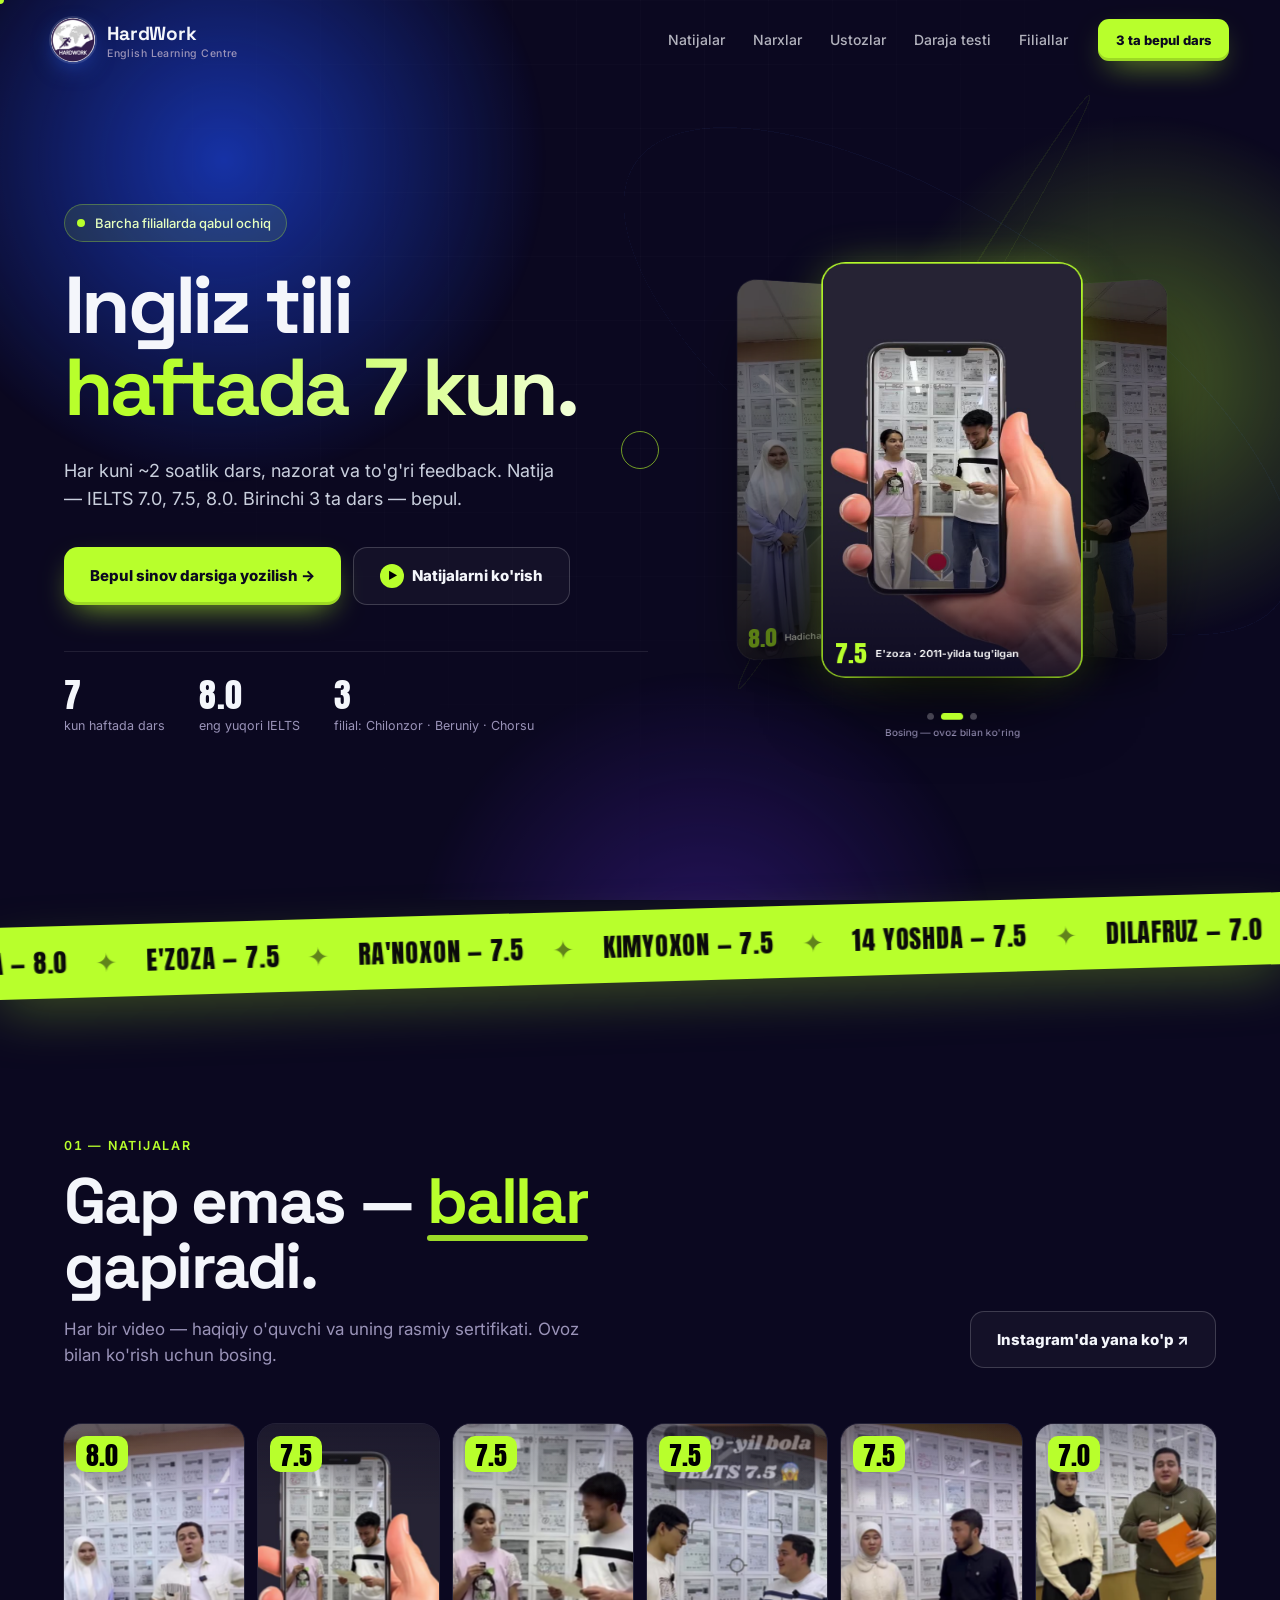
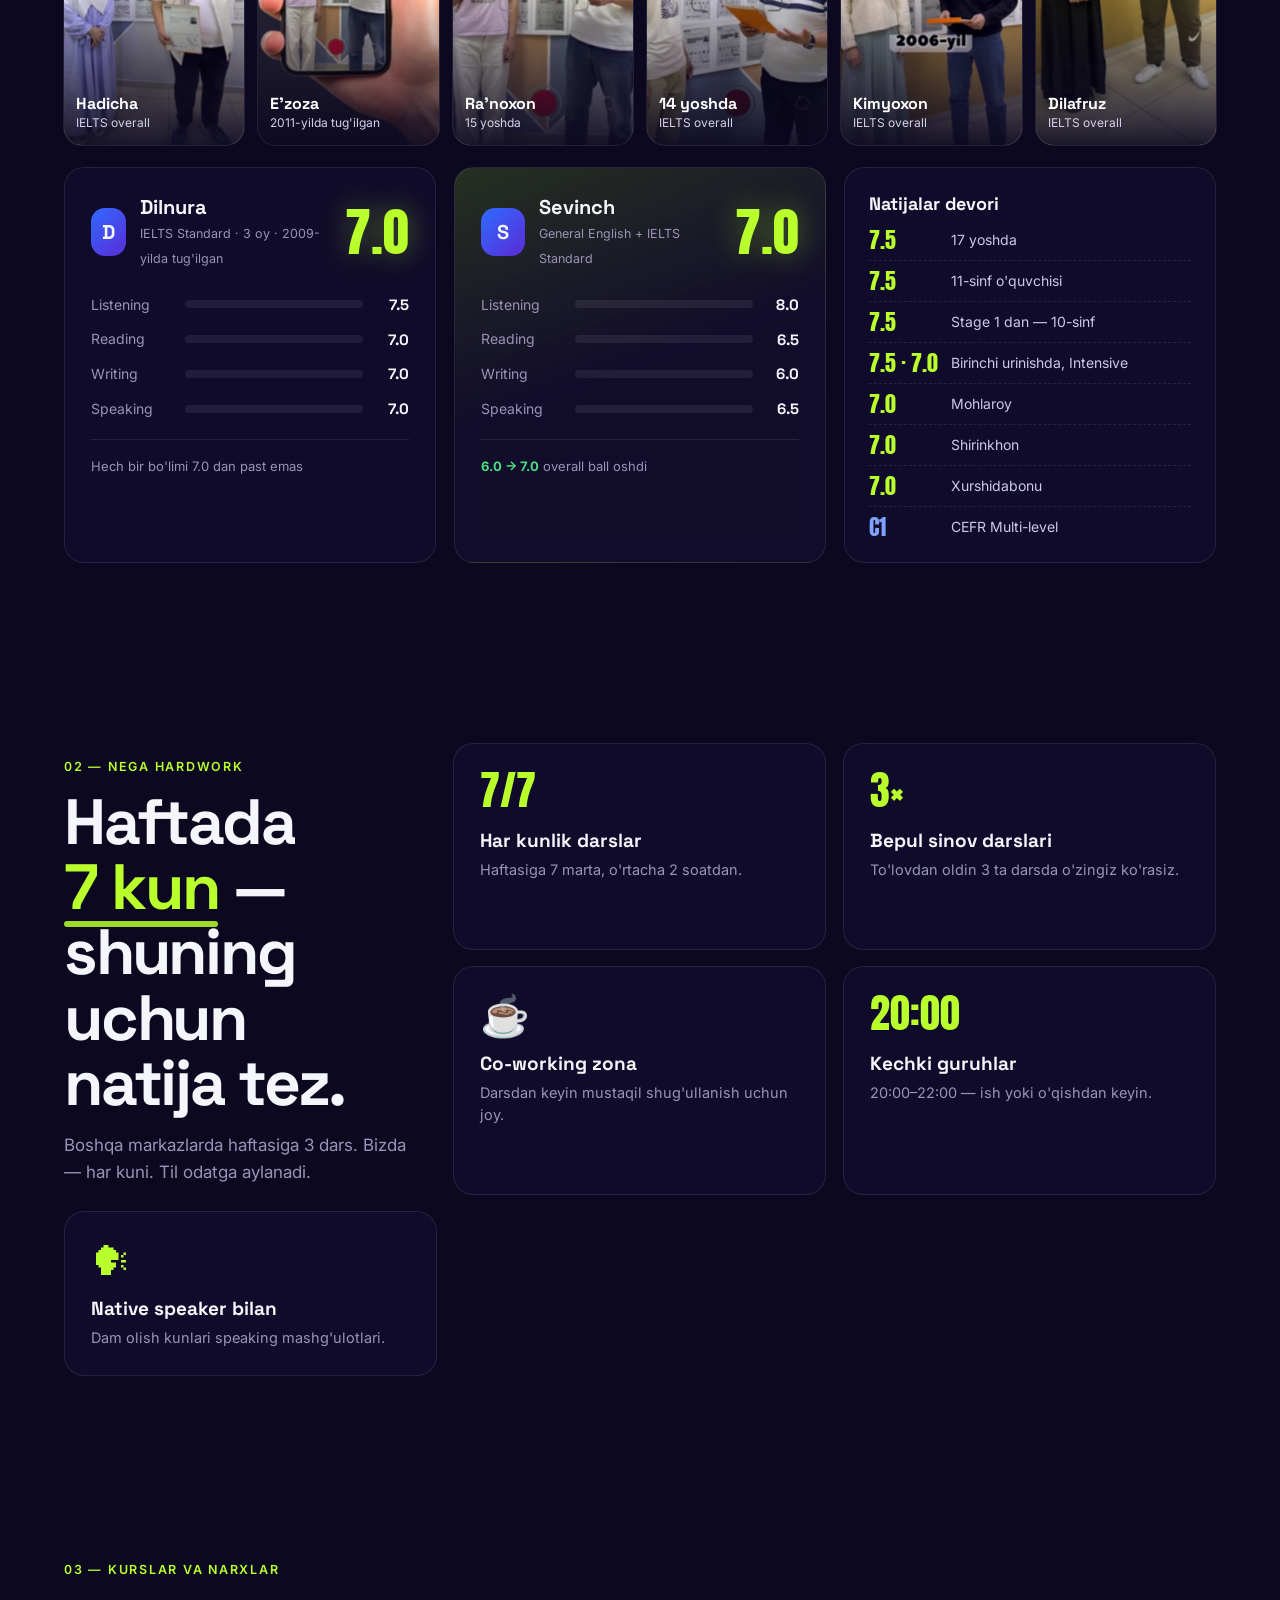
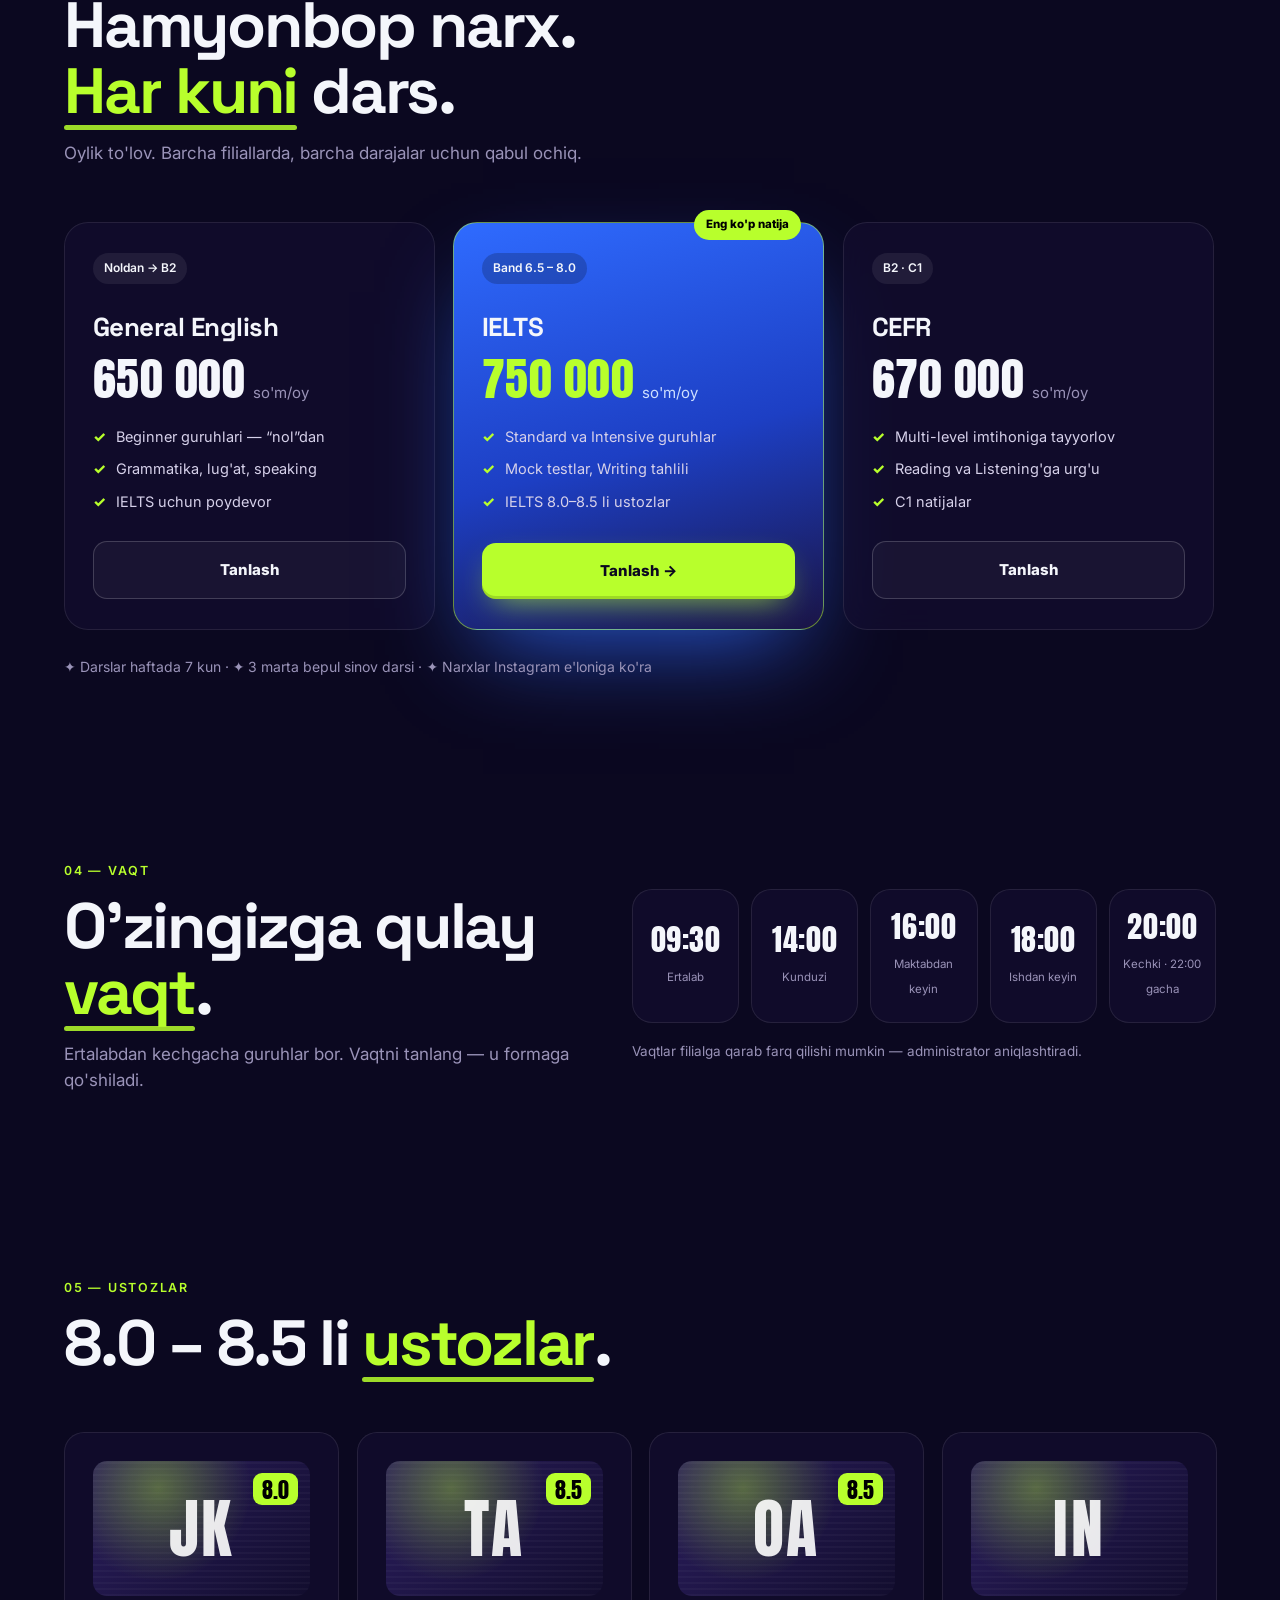
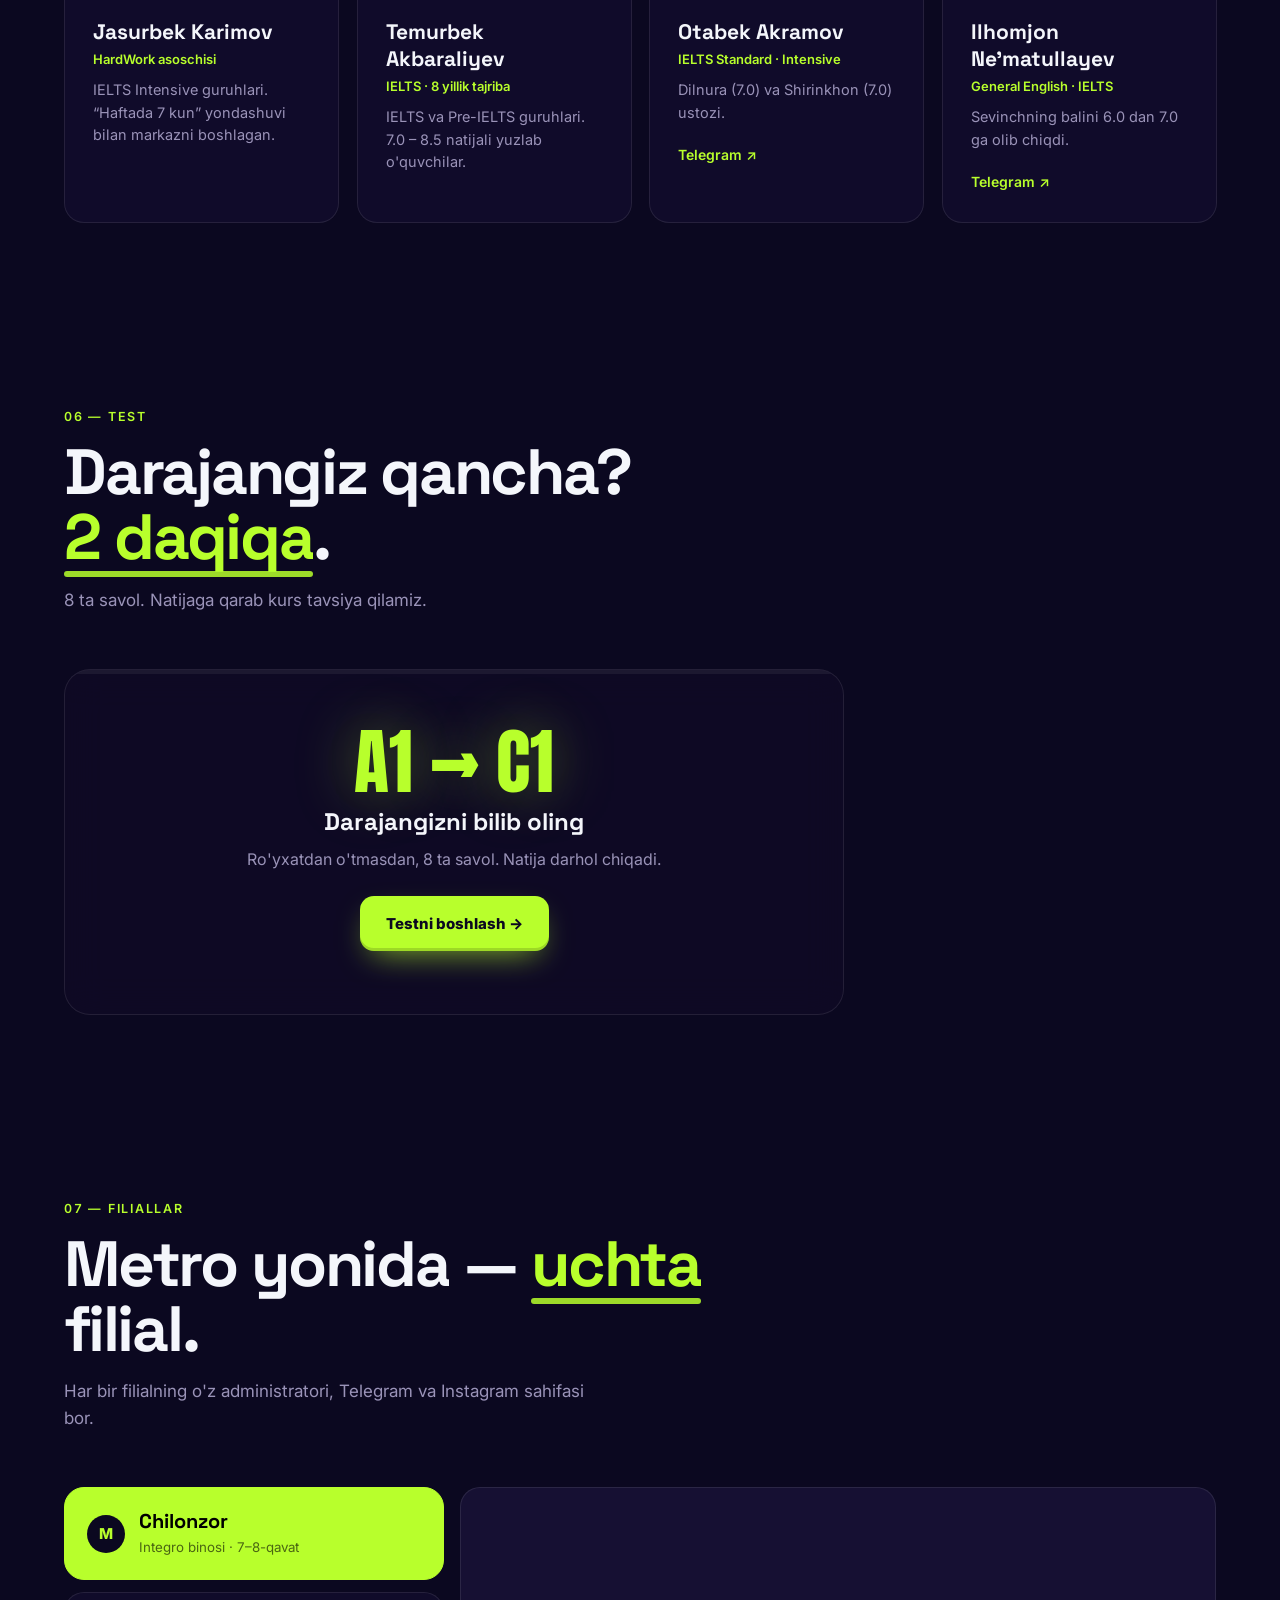
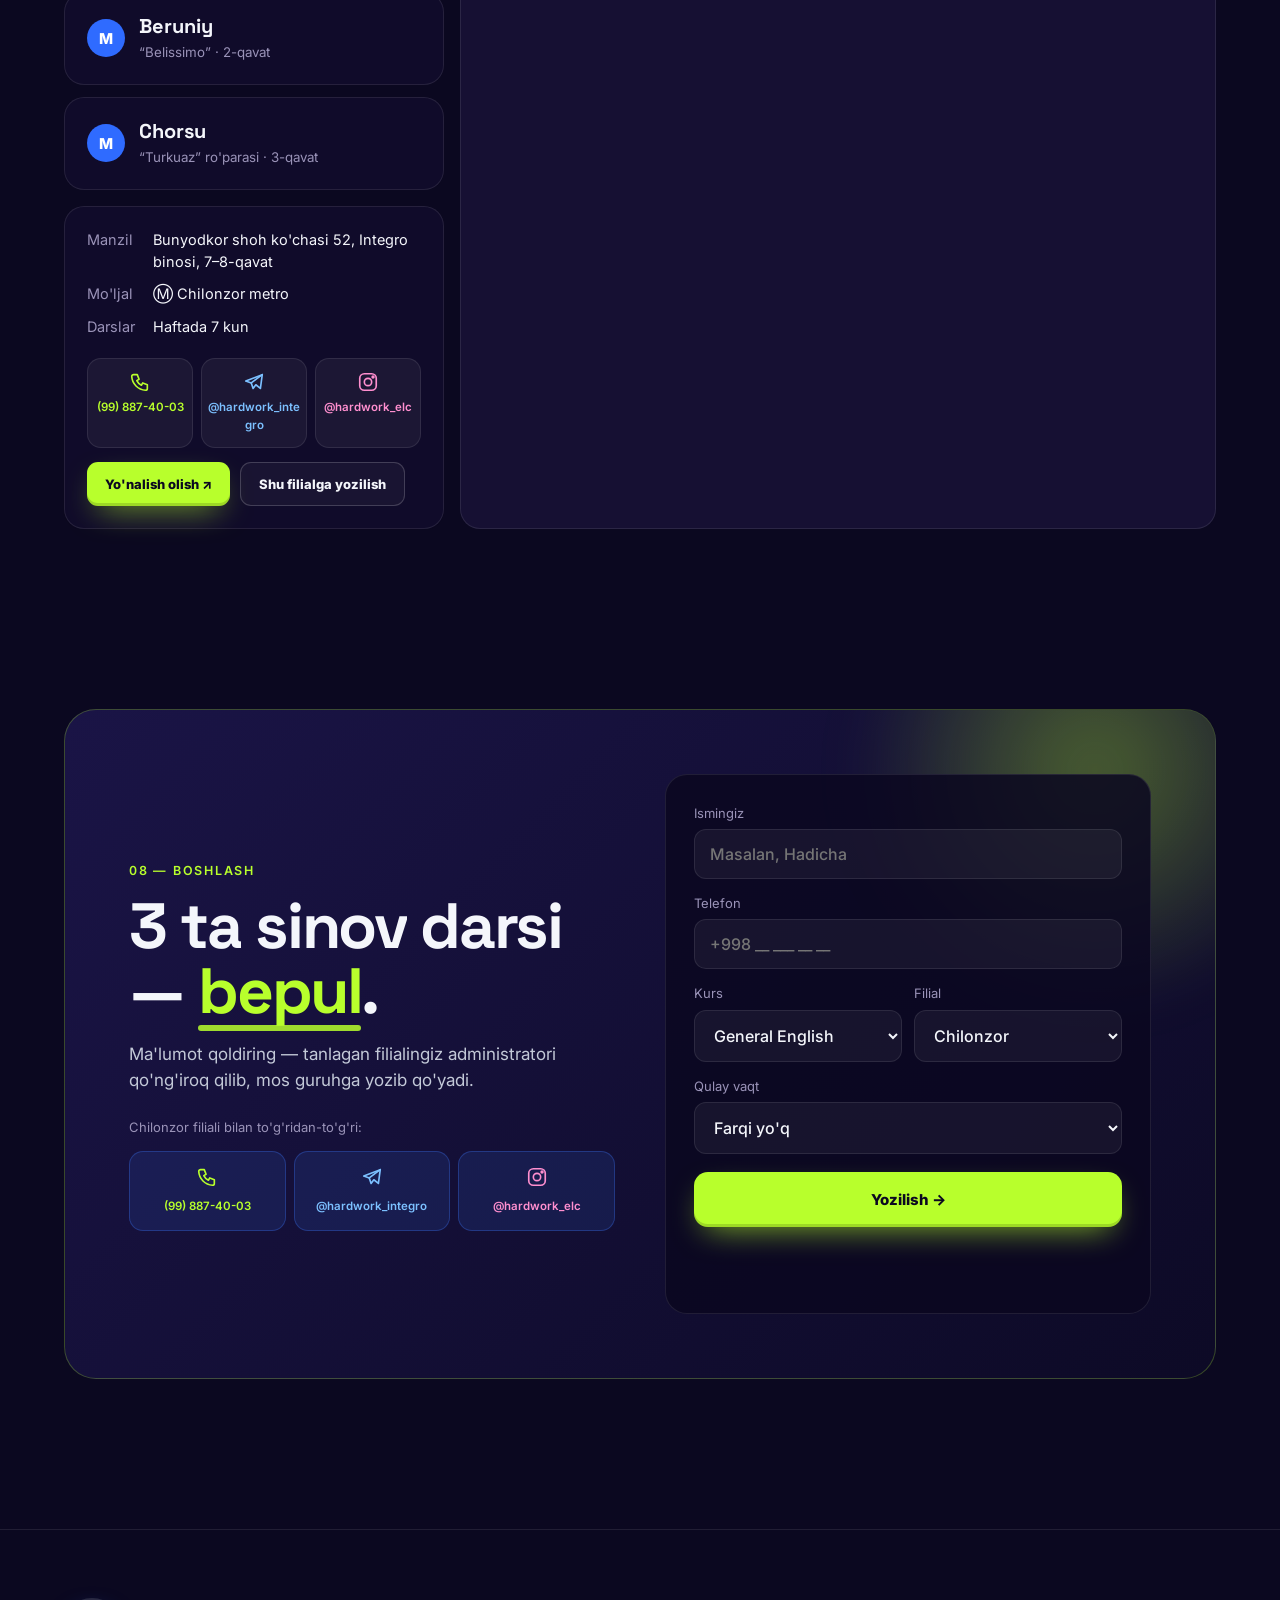
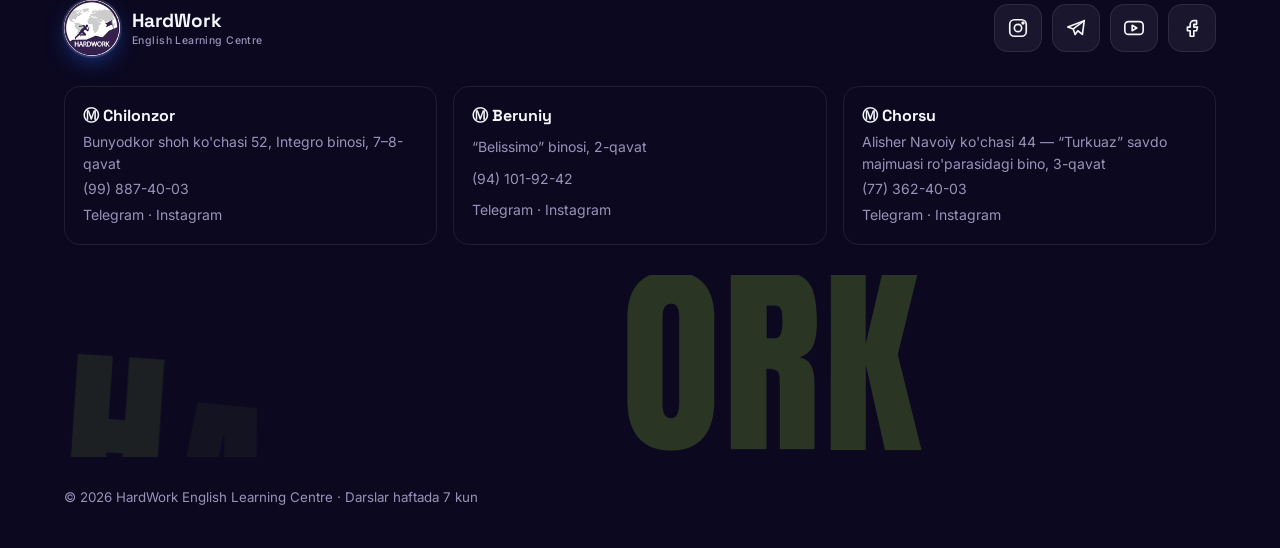
==== commit 44a1ab24: "v3: Django backend + Telegram bot (login bilan), sayt formasi API'ga ulandi, professional animatsiya" ====
--- a/index.html
+++ b/index.html
@@ -14,6 +14,7 @@
   <link href="https://fonts.googleapis.com/css2?family=Space+Grotesk:wght@500;700&family=Inter:wght@400;500;600;800&family=Anton&display=swap" rel="stylesheet">
   <link rel="stylesheet" href="css/style.css">
   <link rel="stylesheet" href="css/v2.css">
+  <link rel="stylesheet" href="css/v3.css">
 </head>
 <body>
   <div class="aurora" aria-hidden="true"><i></i><i></i><i></i></div>
@@ -22,11 +23,6 @@
   <div class="kursor" id="kursor" aria-hidden="true"></div>
   <div class="kursor-halqa" id="kursorHalqa" aria-hidden="true"></div>
 
-  <div class="yuklash" id="yuklash">
-    <img src="media/logo.png" alt="" class="yuklash__logo" width="120" height="120">
-    <div class="yuklash__matn"><span>HARD</span><span>WORK</span></div>
-    <div class="yuklash__chiziq"><i></i></div>
-  </div>
 
   <header class="nav" id="nav">
     <a href="#bosh" class="logo"><img src="media/logo-96.png" alt="HardWork logotipi" width="44" height="44"><span>HardWork<small>English Learning Centre</small></span></a>
@@ -59,7 +55,6 @@
           <li><b>7</b><span>kun haftada dars</span></li>
           <li><b>8.0</b><span>eng yuqori IELTS</span></li>
           <li><b>3</b><span>filial: Chilonzor · Beruniy · Chorsu</span></li>
-          <li><b>26.8K</b><span>Instagram'da kuzatadi</span></li>
         </ul>
       </div>
 
@@ -330,7 +325,9 @@
 
   <script src="vendor/gsap.min.js"></script>
   <script src="vendor/ScrollTrigger.min.js"></script>
+  <script src="vendor/lenis.min.js"></script>
   <script type="module" src="js/sahna.js"></script>
   <script src="js/ilova.js"></script>
+  <script src="js/harakat.js"></script>
 </body>
 </html>
--- a/css/v3.css
+++ b/css/v3.css
@@ -0,0 +1,72 @@
+/* ===================== v3: professional harakat qatlami ===================== */
+
+/* Lenis silliq skroll */
+html.lenis,html.lenis body{height:auto}
+.lenis.lenis-smooth{scroll-behavior:auto!important}
+.lenis.lenis-stopped{overflow:hidden}
+
+/* Skroll progress chizig'i */
+.progress{position:fixed;top:0;left:0;right:0;height:3px;z-index:120;transform:scaleX(0);transform-origin:0 50%;pointer-events:none;
+  background:linear-gradient(90deg,var(--kok),var(--sariq));box-shadow:0 0 14px rgba(184,255,44,.6)}
+
+/* Navigatsiya: pastga skrollda yashirinadi, faol bo'lim chizig'i */
+.nav{transition:background .4s,padding .4s,border-color .4s,transform .55s cubic-bezier(.2,.8,.2,1)}
+.nav.yashirin{transform:translateY(-110%)}
+.nav__havola a{position:relative}
+.nav__havola a::after{content:"";position:absolute;left:0;right:0;bottom:-6px;height:2px;border-radius:2px;background:var(--sariq);transform:scaleX(0);transform-origin:right;transition:transform .5s cubic-bezier(.2,.8,.2,1)}
+.nav__havola a:hover::after,.nav__havola a.faol::after{transform:scaleX(1);transform-origin:left}
+.nav__havola a.faol{opacity:1;color:var(--oq)}
+
+/* Matn bo'laklari */
+.hero__sarlavha .qator__i{display:inline-block;will-change:transform}
+.soz{display:inline-block;overflow:hidden;vertical-align:top;padding-bottom:.08em;margin-bottom:-.08em}
+.soz__i{display:inline-block;will-change:transform}
+.harf{display:inline-block;will-change:transform}
+.bolim__teg{font-variant-numeric:tabular-nums}
+
+/* Sarlavhadagi <em> ostiga chiziq chiziladi */
+.bolim h2 em{position:relative;white-space:nowrap}
+.bolim h2 em::after{content:"";position:absolute;left:0;right:0;bottom:.02em;height:.09em;border-radius:.1em;background:var(--sariq);opacity:.85;
+  transform:scaleX(0);transform-origin:left;transition:transform 1.1s cubic-bezier(.7,0,.2,1)}
+.bolim h2.ochildi em::after{transform:scaleX(1)}
+.harakatsiz .bolim h2 em::after{transform:scaleX(1)}
+
+/* Sichqoncha ortidan yuruvchi yorug'lik (kartalar) */
+.nurli{position:relative;isolation:isolate}
+.nurli::before{content:"";position:absolute;inset:0;border-radius:inherit;z-index:-1;pointer-events:none;opacity:0;transition:opacity .4s;
+  background:radial-gradient(420px circle at var(--mx,50%) var(--my,50%),rgba(184,255,44,.13),rgba(47,107,255,.08) 35%,transparent 65%)}
+.nurli:hover::before{opacity:1}
+.narx--asosiy.nurli::before{background:radial-gradient(420px circle at var(--mx,50%) var(--my,50%),rgba(255,255,255,.18),transparent 60%)}
+.nurli::after{content:"";position:absolute;inset:-1px;border-radius:inherit;pointer-events:none;padding:1px;opacity:0;transition:opacity .4s;
+  background:radial-gradient(260px circle at var(--mx,50%) var(--my,50%),rgba(184,255,44,.75),transparent 60%);
+  -webkit-mask:linear-gradient(#000 0 0) content-box,linear-gradient(#000 0 0);-webkit-mask-composite:xor;mask-composite:exclude}
+.nurli:hover::after{opacity:1}
+.ustoz__rasm{position:relative}
+
+/* Tugmalar: yaltiroq o'tish */
+.tugma{position:relative;overflow:hidden;isolation:isolate}
+.tugma::after{content:"";position:absolute;top:0;bottom:0;left:-60%;width:45%;z-index:-1;pointer-events:none;
+  background:linear-gradient(100deg,transparent,rgba(255,255,255,.55),transparent);transform:skewX(-20deg);transition:left .8s cubic-bezier(.2,.8,.2,1)}
+.tugma:hover::after{left:120%}
+.tugma--chiziq::after{background:linear-gradient(100deg,transparent,rgba(184,255,44,.25),transparent)}
+
+/* Kursor halqasi videolar ustida */
+.kursor-halqa::after{content:"▶";position:absolute;inset:0;display:grid;place-items:center;font-size:13px;color:#0b0820;opacity:0;transition:opacity .25s}
+.kursor-halqa.video{width:84px;height:84px;margin:-42px 0 0 -42px;background:var(--sariq);border-color:var(--sariq);mix-blend-mode:normal}
+.kursor-halqa.video::after{opacity:1}
+
+/* Lenta JS bilan harakatlanadi */
+.harakat .lenta__ichi{animation:none;will-change:transform}
+
+/* Reels videosi parallaks uchun */
+.reel video{will-change:transform}
+
+/* Hero chiqishda silliq */
+.harakat .hero__ichi,.harakat .stek{will-change:transform,opacity}
+
+/* Pastki logo */
+.pastki__logo{overflow:hidden;padding-bottom:.04em}
+
+@media (prefers-reduced-motion: reduce){
+  .tugma::after,.nurli::before,.nurli::after{display:none}
+}
